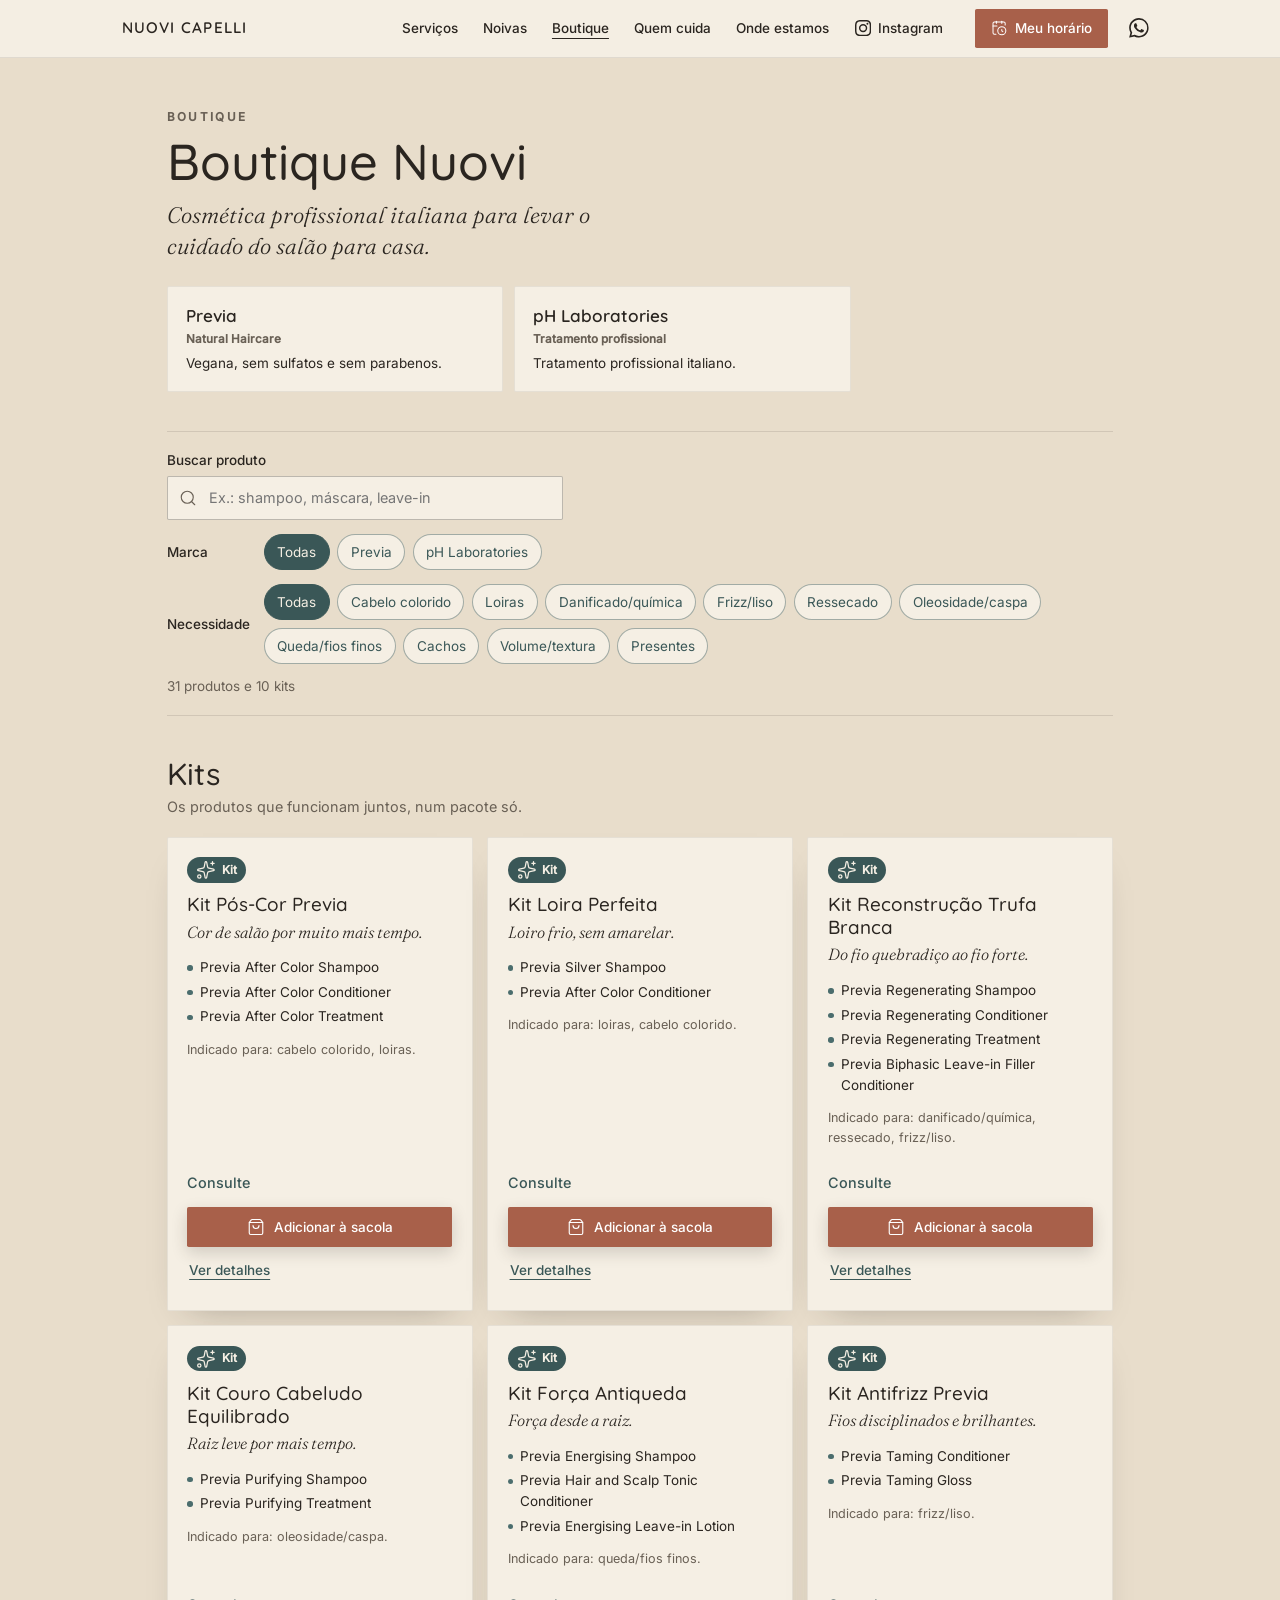
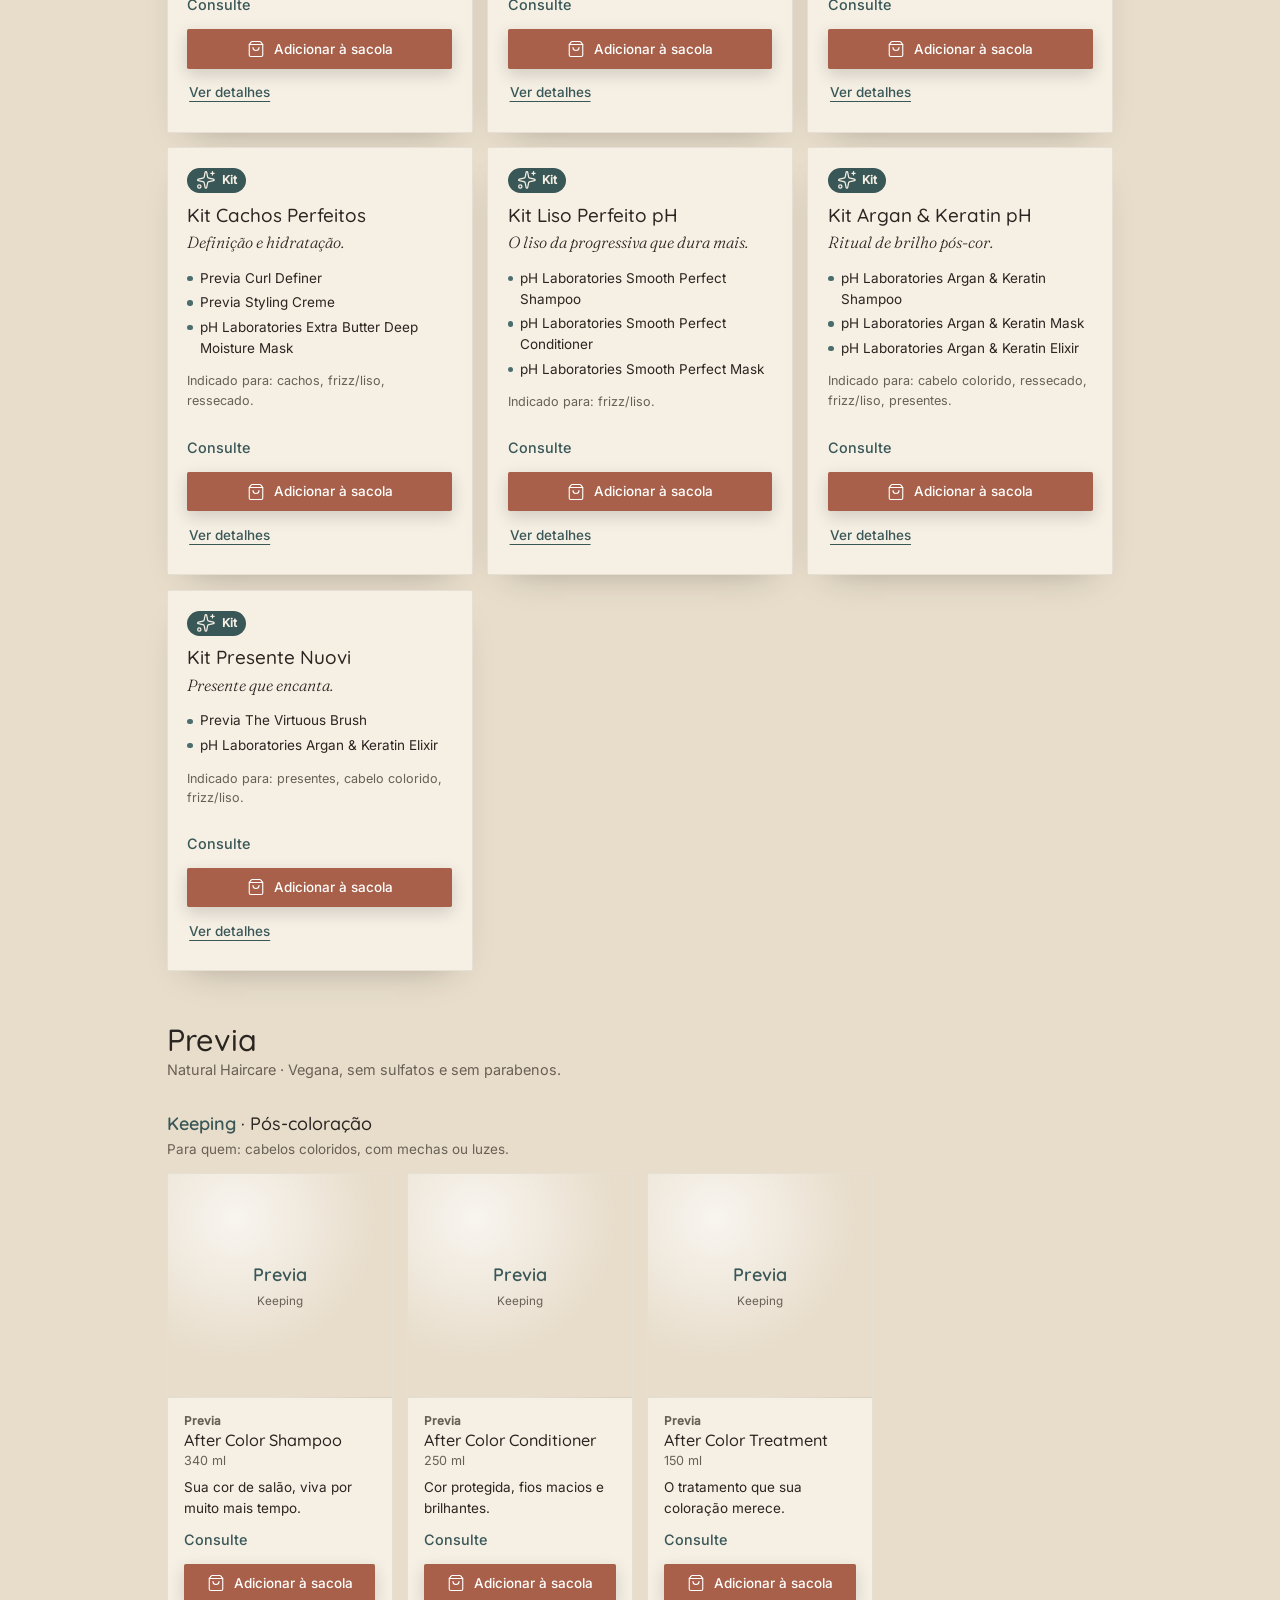
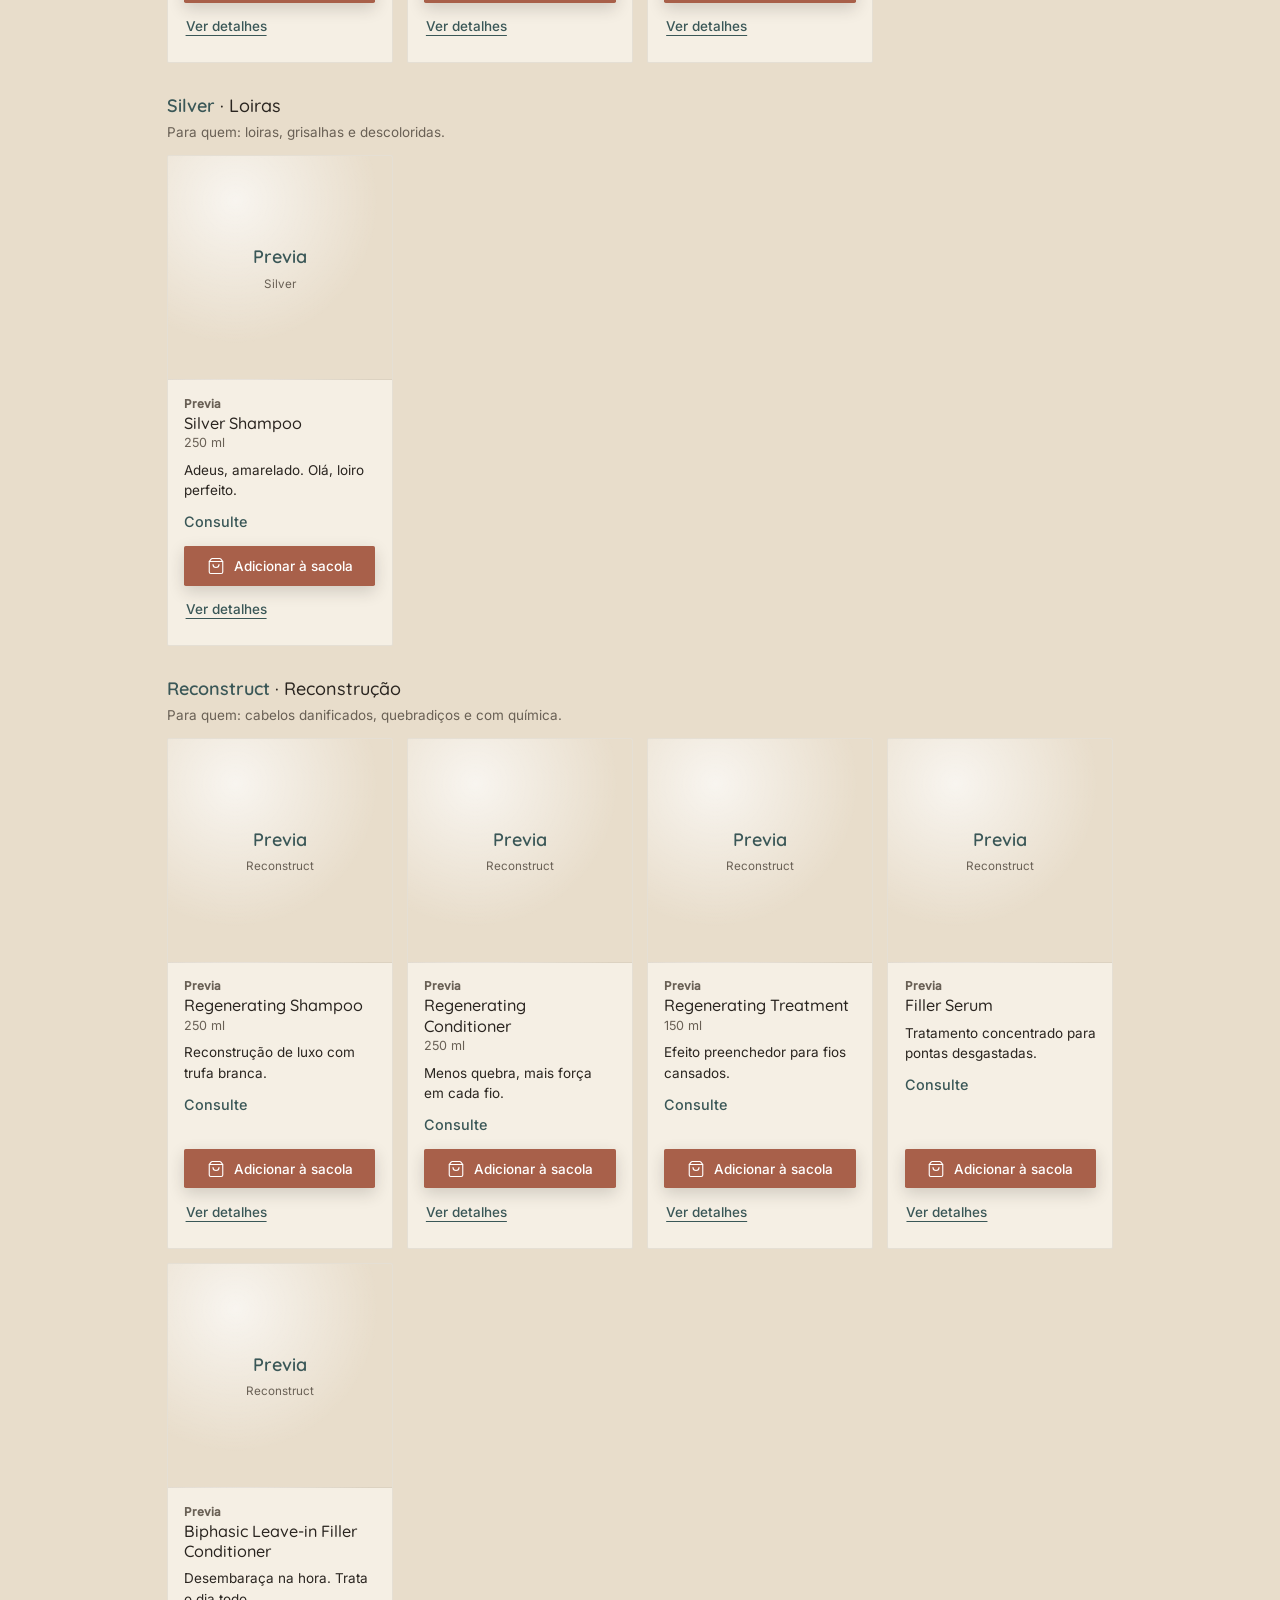
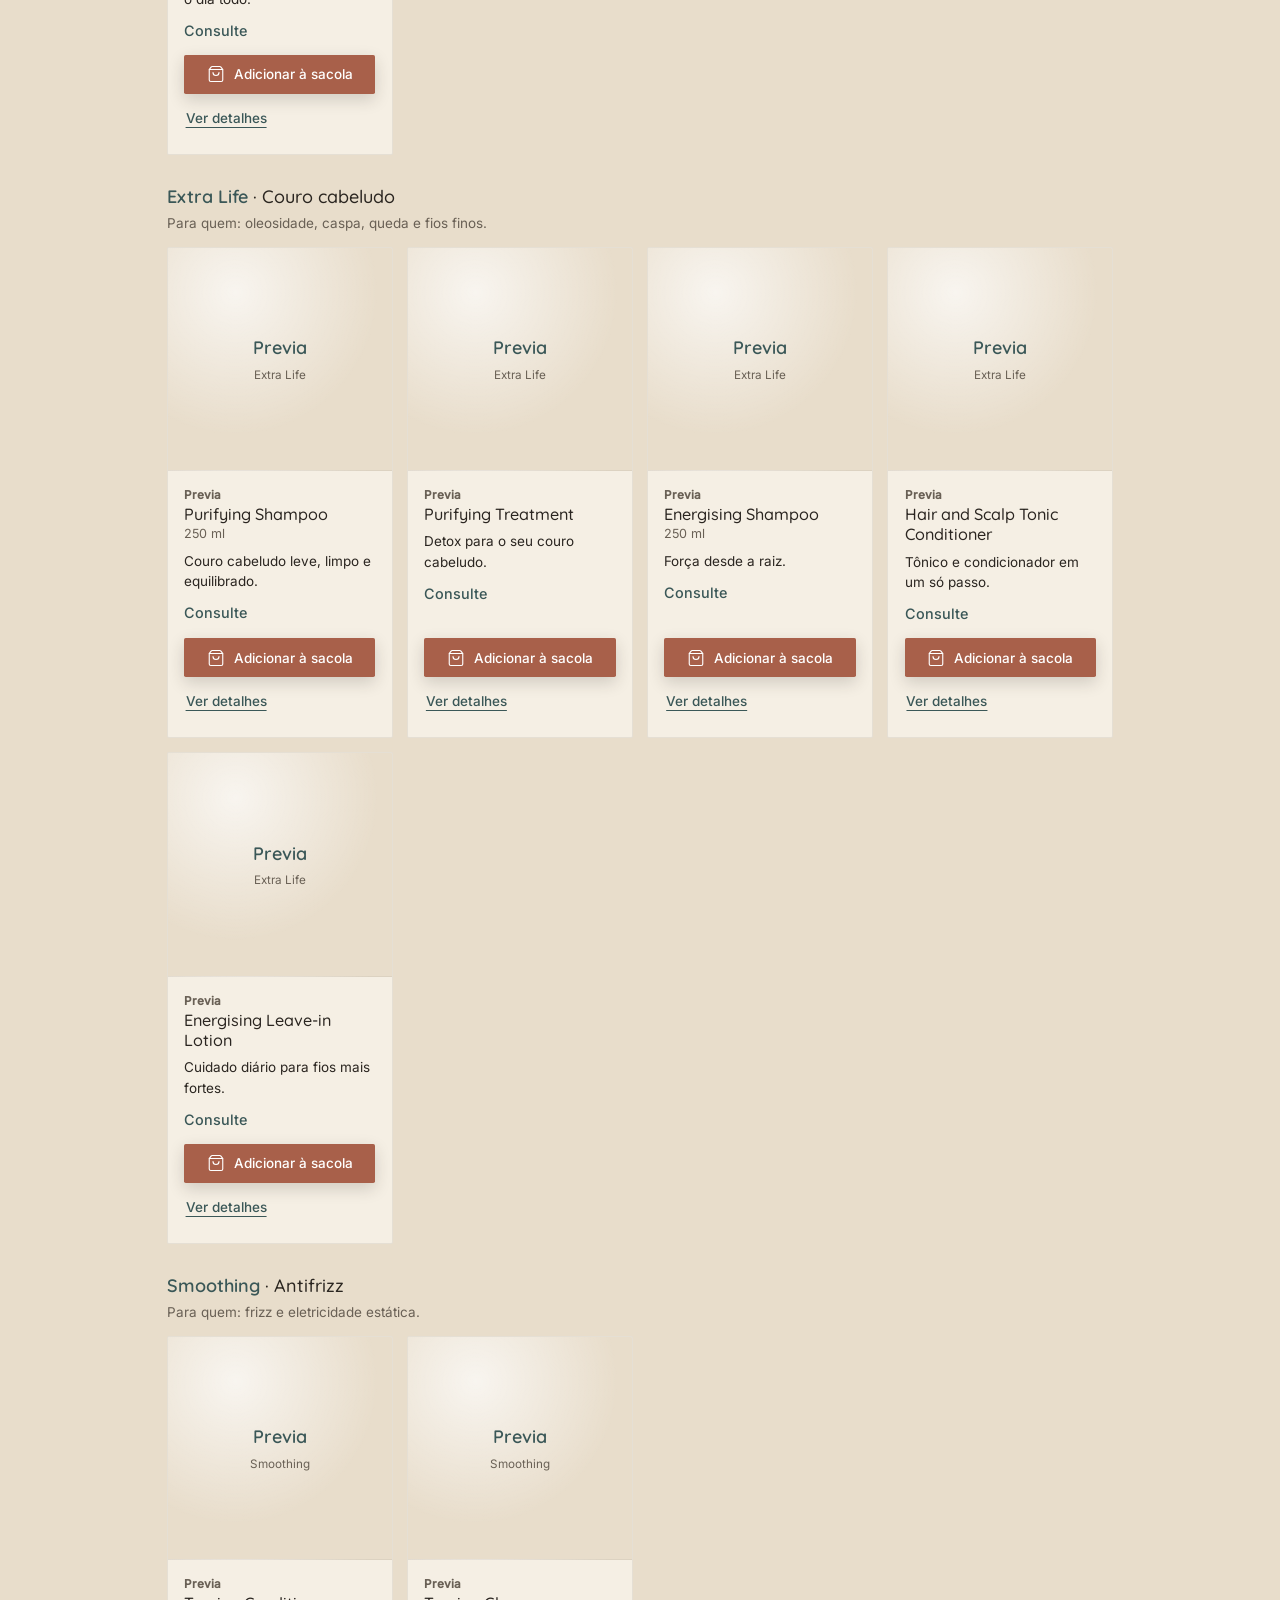
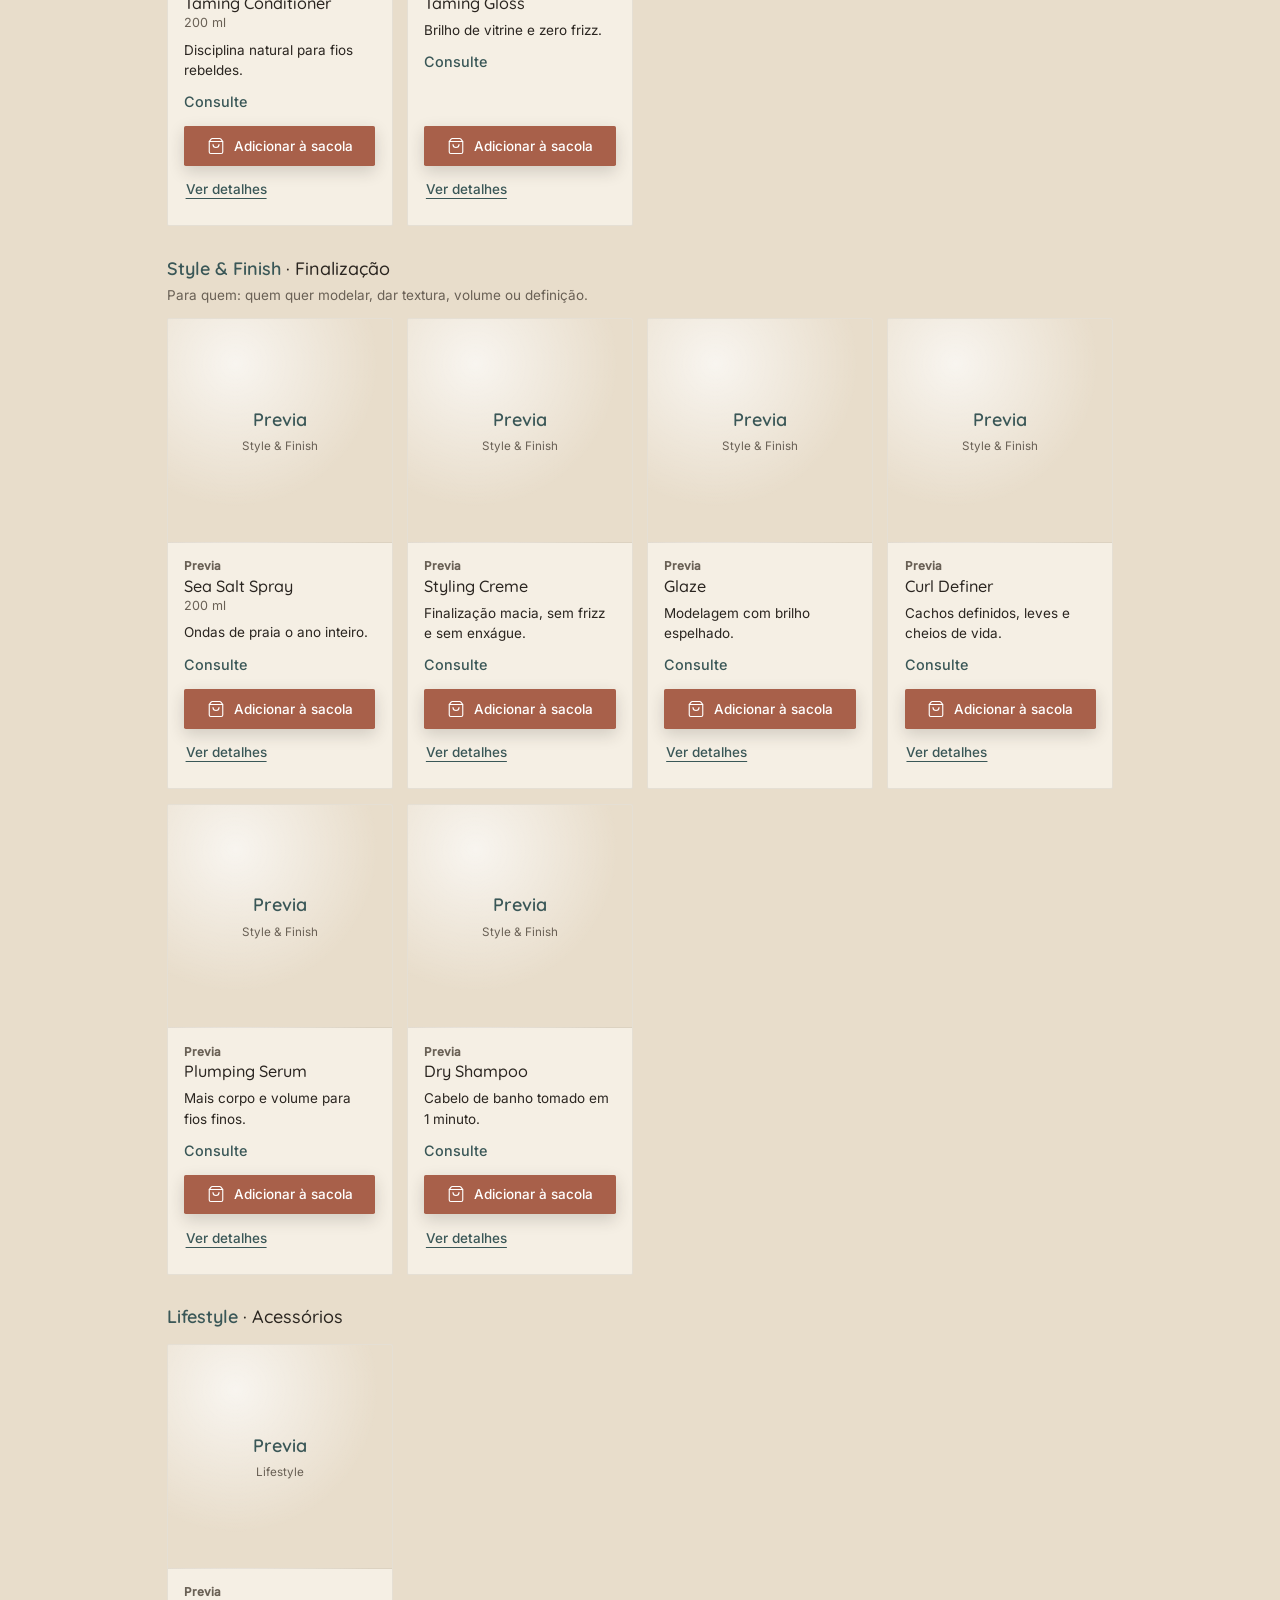
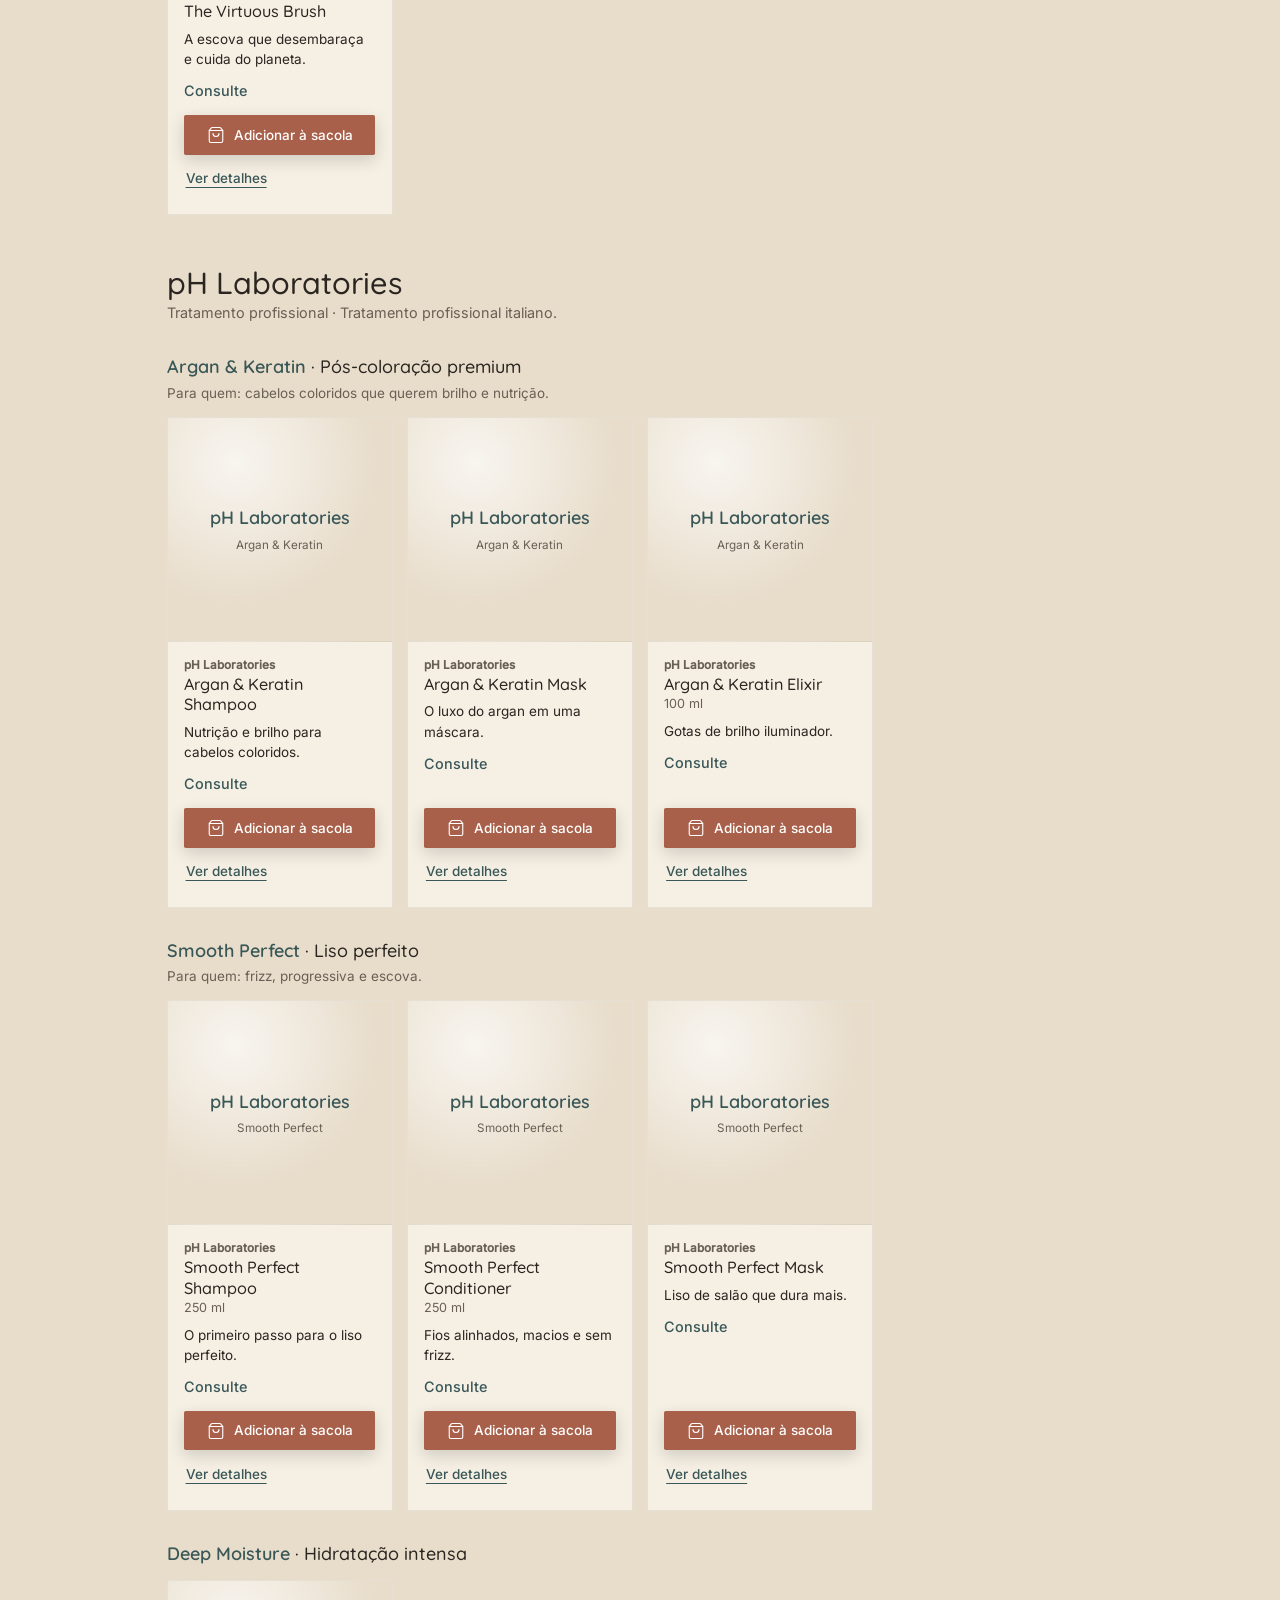
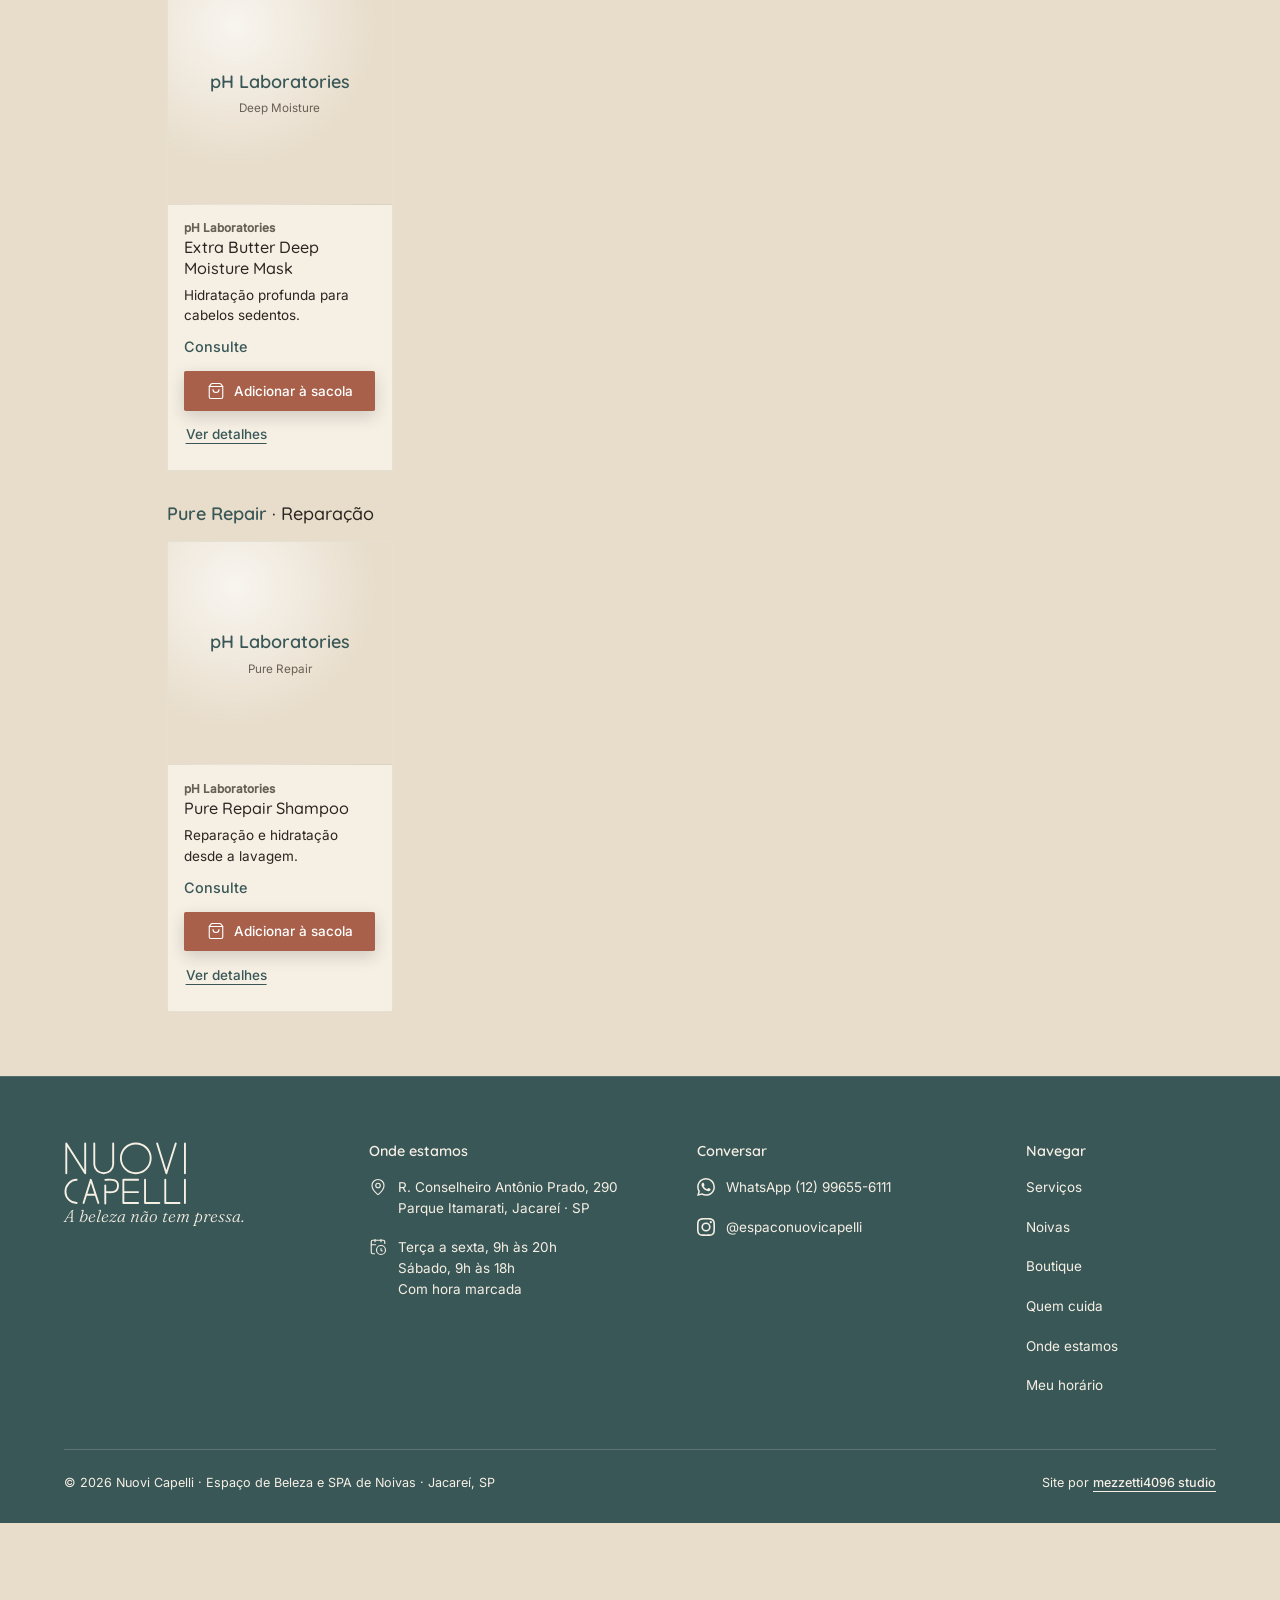
==== boutique/index.html @ ba41f377 "Boutique Nuovi: vitrine de produtos com sacola e pedido pelo WhatsApp - Página /boutique/ com Previa" ====
<!DOCTYPE html>
<html lang="pt-BR">
<head>
  <meta charset="UTF-8">
  <meta name="viewport" content="width=device-width, initial-scale=1.0">
  <title>Boutique Nuovi · Cosmética profissional em Jacareí</title>
  <meta name="description" content="Boutique Nuovi: Previa e pH Laboratories, cosmética profissional italiana para levar o cuidado do salão para casa. Pedido pelo WhatsApp, em Jacareí, SP.">
  <link rel="canonical" href="https://mezzetti4096.github.io/nuovi-capelli/boutique/">
  <meta name="theme-color" content="#3A5757">

  <!-- Open Graph (WhatsApp, Facebook, Instagram) -->
  <meta property="og:type" content="website">
  <meta property="og:locale" content="pt_BR">
  <meta property="og:site_name" content="Nuovi Capelli">
  <meta property="og:url" content="https://mezzetti4096.github.io/nuovi-capelli/boutique/">
  <meta property="og:title" content="Boutique Nuovi · Cosmética profissional italiana">
  <meta property="og:description" content="Previa e pH Laboratories para levar o cuidado do salão para casa. Pedido pelo WhatsApp.">
  <meta property="og:image" content="https://mezzetti4096.github.io/nuovi-capelli/og-nuovi.jpg">
  <meta property="og:image:width" content="1200">
  <meta property="og:image:height" content="630">
  <meta property="og:image:alt" content="Nuovi Capelli, espaço de beleza e SPA em Jacareí (SP)">
  <meta name="twitter:card" content="summary_large_image">
  <meta name="twitter:title" content="Boutique Nuovi · Cosmética profissional italiana">
  <meta name="twitter:description" content="Previa e pH Laboratories para levar o cuidado do salão para casa. Pedido pelo WhatsApp.">
  <meta name="twitter:image" content="https://mezzetti4096.github.io/nuovi-capelli/og-nuovi.jpg">

  <!-- HEAD-COMUM:INICIO -->
<link rel="icon" type="image/svg+xml" href="../assets/logo.svg">
<link rel="icon" type="image/png" href="../assets/logo.png">
<link rel="apple-touch-icon" href="../assets/logo.png">
<link rel="preload" href="../assets/fontes/quicksand.woff2" as="font" type="font/woff2" crossorigin>
<link rel="preload" href="../assets/fontes/inter.woff2" as="font" type="font/woff2" crossorigin>
<link rel="preload" href="../assets/fontes/fraunces-italico.woff2" as="font" type="font/woff2" crossorigin>
<link rel="stylesheet" href="../assets/css/comum.css">
<script src="../assets/js/comum.js" defer></script>
<!-- HEAD-COMUM:FIM -->

  <style>
    /* =========================================
       BOUTIQUE NUOVI — vitrine + sacola → pedido pelo WhatsApp
       Tokens, cabeçalho, rodapé, botões e ícones: assets/css/comum.css
       Produtos e kits: assets/js/boutique-dados.js
       ========================================= */
    *, *::before, *::after { box-sizing: border-box; margin: 0; padding: 0; }
    [hidden] { display: none !important; }

    /* Zoom padrão de 90% no computador, igual às outras páginas */
    @media (min-width: 901px) { html { zoom: 0.9; } }

    body {
      font-family: var(--fonte-texto);
      font-size: var(--t-corpo);
      line-height: 1.55;
      color: var(--tinta);
      background: var(--linho);
      -webkit-font-smoothing: antialiased;
    }
    body.tem-sacola { --barra-h: 88px; } /* o rodapé não fica sob o botão da sacola */
    a { color: inherit; }
    button { font-family: inherit; cursor: pointer; border: none; background: none; color: inherit; }
    .faixa { max-width: 1180px; margin: 0 auto; padding: 0 var(--gutter); }

    /* ===== SEÇÃO: TOPO E MARCAS ===== */
    .topo { padding: calc(var(--cab-h) + 56px) 0 8px; }
    .topo__rotulo { font-size: var(--t-rotulo); font-weight: 600; letter-spacing: 0.2em; text-transform: uppercase; color: var(--nevoa-texto); }
    .topo__titulo { margin-top: 10px; font-family: var(--fonte-logo); font-weight: 500; font-size: clamp(36px, 5.5vw, 56px); line-height: 1.08; }
    .topo__frase {
      margin-top: 12px;
      max-width: 34ch;
      font-family: var(--fonte-serifa);
      font-style: italic;
      font-weight: 300;
      font-size: clamp(20px, 2.4vw, 25px);
      line-height: 1.35;
    }
    .marcas { display: grid; grid-template-columns: repeat(2, minmax(0, 1fr)); gap: 12px; margin-top: 28px; max-width: 760px; }
    .marca {
      padding: 18px 20px;
      background: var(--branco-cru);
      border: 1px solid rgba(42, 37, 32, 0.08);
      border-radius: 2px;
    }
    .marca__nome { font-family: var(--fonte-logo); font-weight: 600; font-size: 19px; }
    .marca__sub { font-size: var(--t-rotulo); font-weight: 600; color: var(--nevoa-texto); }
    .marca__texto { margin-top: 6px; font-size: 15px; }

    /* ===== SEÇÃO: FILTROS ===== */
    .filtros { margin-top: 36px; padding: 20px 0; border-top: 1px solid rgba(42, 37, 32, 0.12); border-bottom: 1px solid rgba(42, 37, 32, 0.12); }
    .busca { max-width: 440px; }
    .busca label { display: block; margin-bottom: 6px; font-size: 15px; font-weight: 500; }
    .busca__campo { position: relative; }
    .busca__campo .icone { position: absolute; left: 14px; top: 50%; transform: translateY(-50%); width: 20px; height: 20px; color: var(--nevoa-texto); pointer-events: none; }
    .busca input {
      width: 100%;
      min-height: 48px;
      padding: 0 16px 0 46px;
      border: 1px solid rgba(42, 37, 32, 0.28);
      border-radius: 2px;
      background: var(--branco-cru);
      color: var(--tinta);
      font: 400 16px/1.2 var(--fonte-texto);
    }
    .grupo-chips { display: flex; align-items: center; gap: 8px 12px; margin-top: 16px; }
    .grupo-chips__rotulo { flex-shrink: 0; min-width: 96px; font-size: 15px; font-weight: 500; }
    .chips { display: flex; flex-wrap: wrap; gap: 8px; }
    .chip {
      display: inline-flex;
      align-items: center;
      min-height: 40px;
      padding: 0 14px;
      border: 1px solid rgba(58, 87, 87, 0.45);
      border-radius: 999px;
      background: var(--branco-cru);
      color: var(--petroleo-esc);
      font-size: 15px;
      white-space: nowrap;
    }
    .chip:hover { border-color: var(--petroleo-esc); }
    .chip[aria-pressed="true"] { background: var(--petroleo-esc); border-color: var(--petroleo-esc); color: var(--branco-cru); }
    .resultado { margin-top: 14px; font-size: 15px; color: var(--nevoa-texto); }

    /* ===== SEÇÃO: KITS ===== */
    .bloco-titulo { font-family: var(--fonte-logo); font-weight: 500; font-size: clamp(26px, 3.4vw, 34px); line-height: 1.15; }
    .bloco-lead { margin-top: 6px; font-size: 16px; color: var(--nevoa-texto); }
    .kits { margin-top: 44px; }
    .kits__lista {
      position: relative; /* prende os textos de leitor de tela (position: absolute) dentro da rolagem horizontal */
      list-style: none;
      display: grid;
      grid-template-columns: repeat(auto-fill, minmax(260px, 1fr));
      gap: 16px;
      margin-top: 20px;
    }
    .kit {
      display: flex;
      flex-direction: column;
      height: 100%;
      padding: 22px;
      background: var(--branco-cru);
      border: 1px solid rgba(42, 37, 32, 0.08);
      border-radius: 2px;
      box-shadow: 0 18px 40px -26px rgba(42, 37, 32, 0.4);
    }
    .selo {
      align-self: flex-start;
      display: inline-flex;
      align-items: center;
      gap: 6px;
      padding: 3px 10px;
      border-radius: 999px;
      background: var(--petroleo-esc);
      color: var(--branco-cru);
      font-size: var(--t-rotulo);
      font-weight: 600;
    }
    .kit__nome { margin-top: 12px; font-family: var(--fonte-logo); font-weight: 500; font-size: 21px; line-height: 1.2; }
    .kit__chamada { margin-top: 4px; font-family: var(--fonte-serifa); font-style: italic; font-weight: 300; font-size: 18px; }
    .kit__itens { list-style: none; margin: 14px 0; display: grid; gap: 4px; font-size: 15px; }
    .kit__itens li { display: flex; gap: 8px; }
    .kit__itens li::before { content: ''; flex-shrink: 0; width: 6px; height: 6px; margin-top: 9px; border-radius: 50%; background: var(--petroleo); }
    .kit__para { font-size: var(--t-apoio); color: var(--nevoa-texto); }
    .kit__rodape { margin-top: auto; padding-top: 16px; }

    /* ===== SEÇÃO: COLEÇÕES E PRODUTOS ===== */
    .loja-marca { margin-top: 56px; }
    .loja-marca__sub { margin-top: 2px; font-size: 16px; color: var(--nevoa-texto); }
    .colecao { margin-top: 32px; }
    .colecao__titulo { font-family: var(--fonte-logo); font-weight: 600; font-size: 20px; color: var(--petroleo-esc); }
    .colecao__tema { font-weight: 500; color: var(--tinta); }
    .colecao__para { margin-top: 2px; font-size: 15px; color: var(--nevoa-texto); }
    .produtos {
      list-style: none;
      display: grid;
      grid-template-columns: repeat(auto-fill, minmax(220px, 1fr));
      gap: 16px;
      margin-top: 14px;
    }
    .produto {
      display: flex;
      flex-direction: column;
      height: 100%;
      background: var(--branco-cru);
      border: 1px solid rgba(42, 37, 32, 0.08);
      border-radius: 2px;
      overflow: hidden;
    }
    .foto { aspect-ratio: 1 / 1; background: var(--branco-cru); }
    .foto img { display: block; width: 100%; height: 100%; object-fit: cover; }
    /* Quadro provisório: marfim com a marca, até a foto real chegar */
    .foto--quadro {
      display: grid;
      place-content: center;
      gap: 4px;
      padding: 16px;
      text-align: center;
      background:
        radial-gradient(circle at 30% 20%, rgba(255, 255, 255, 0.7), transparent 60%),
        var(--linho);
      border-bottom: 1px solid rgba(42, 37, 32, 0.06);
    }
    .foto__marca { font-family: var(--fonte-logo); font-weight: 600; font-size: 20px; color: var(--petroleo-esc); }
    .foto__colecao { font-size: var(--t-rotulo); color: var(--nevoa-texto); }
    .produto__corpo { display: flex; flex-direction: column; flex: 1; padding: 16px 18px 18px; }
    .produto__marca { font-size: var(--t-rotulo); font-weight: 600; color: var(--nevoa-texto); }
    .produto__nome { font-family: var(--fonte-logo); font-weight: 500; font-size: 18px; line-height: 1.25; }
    .produto__tamanho { font-size: var(--t-apoio); color: var(--nevoa-texto); }
    .produto__legenda { margin-top: 8px; font-size: 15px; line-height: 1.5; }
    .preco { margin-top: 12px; font-weight: 600; color: var(--petroleo-esc); font-variant-numeric: tabular-nums; }
    .preco--consulte { font-weight: 500; }
    .produto__acoes { margin-top: auto; padding-top: 14px; display: flex; flex-wrap: wrap; align-items: center; gap: 4px 16px; }
    .produto__acoes .btn--primario,
    .kit__rodape .btn--primario { flex: 1 1 auto; min-height: 44px; padding: 0 16px; font-size: 15px; }
    .btn-detalhes { min-height: 44px; padding: 0 2px; font-size: 15px; font-weight: 500; color: var(--petroleo-esc); text-decoration: underline; text-underline-offset: 4px; }
    .vazio { margin-top: 40px; padding: 32px; background: var(--branco-cru); text-align: center; }
    .vazio p { font-size: 16px; }
    .vazio .btn { margin-top: 14px; }
    .loja { padding-bottom: 72px; }

    /* ===== BOTÃO DA SACOLA (fixo) ===== */
    .sacola-botao {
      position: fixed;
      right: 20px;
      bottom: calc(20px + env(safe-area-inset-bottom, 0px));
      z-index: 150;
      display: grid;
      place-items: center;
      width: 60px;
      height: 60px;
      border-radius: 50%;
      background: var(--terracota);
      color: #FFFFFF;
      box-shadow: 0 10px 28px rgba(42, 37, 32, 0.28);
      --foco: var(--petroleo-esc);
    }
    .sacola-botao .icone { width: 26px; height: 26px; }
    .sacola-botao__conta {
      position: absolute;
      top: -2px;
      right: -2px;
      min-width: 24px;
      height: 24px;
      padding: 0 6px;
      display: grid;
      place-items: center;
      border-radius: 999px;
      background: var(--petroleo-esc);
      color: var(--branco-cru);
      font-size: var(--t-rotulo);
      font-weight: 700;
    }
    @media (prefers-reduced-motion: no-preference) {
      .pulsa { animation: pulsa 360ms var(--ease-saida); }
      @keyframes pulsa { 40% { transform: scale(1.14); } }
    }
    .toast {
      position: fixed;
      left: 50%;
      bottom: calc(96px + env(safe-area-inset-bottom, 0px));
      z-index: 170;
      transform: translateX(-50%);
      max-width: calc(100% - 32px);
      padding: 12px 18px;
      border-radius: 2px;
      background: var(--tinta);
      color: var(--branco-cru);
      font-size: 15px;
      box-shadow: 0 10px 28px rgba(42, 37, 32, 0.26);
    }

    /* ===== JANELAS (detalhe do produto e sacola) — <dialog> nativo ===== */
    dialog { border: 0; padding: 0; max-width: 100%; color: var(--tinta); background: var(--branco-cru); } /* o navegador limita a largura do <dialog> por padrão */
    dialog::backdrop { background: rgba(42, 37, 32, 0.5); }
    .janela__topo { display: flex; align-items: center; justify-content: space-between; gap: 12px; }
    .janela__fechar { display: inline-flex; align-items: center; gap: 6px; min-height: 44px; padding: 0 4px; font-size: 15px; }
    .janela__fechar .icone { width: 20px; height: 20px; }

    .detalhe { width: min(880px, calc(100% - 32px)); max-height: calc(100dvh - 48px); margin: auto; border-radius: 4px; overflow-y: auto; }
    .detalhe__grade { display: grid; grid-template-columns: 1fr 1.1fr; }
    .detalhe__foto { position: relative; }
    .detalhe__foto .foto { height: 100%; min-height: 320px; aspect-ratio: auto; }
    .detalhe__foto .foto__marca { font-size: 28px; }
    .detalhe__texto { padding: 22px 26px 26px; }
    .detalhe__nome { margin-top: 4px; font-family: var(--fonte-logo); font-weight: 500; font-size: 26px; line-height: 1.2; }
    .detalhe__legenda { margin-top: 8px; font-family: var(--fonte-serifa); font-style: italic; font-weight: 300; font-size: 19px; }
    .detalhe__bloco { margin-top: 16px; }
    .detalhe__bloco h3 { font-size: var(--t-rotulo); font-weight: 600; color: var(--nevoa-texto); }
    .detalhe__bloco p, .detalhe__bloco li { font-size: 15px; line-height: 1.6; }
    .detalhe__bloco ul { list-style: none; display: grid; gap: 2px; }
    .etiquetas { display: flex; flex-wrap: wrap; gap: 6px; margin-top: 4px; }
    .etiqueta { padding: 4px 10px; border: 1px solid rgba(58, 87, 87, 0.3); border-radius: 999px; background: var(--linho); color: var(--petroleo-esc); font-size: var(--t-rotulo); }
    .detalhe__compra { display: flex; flex-wrap: wrap; align-items: center; gap: 12px; margin-top: 20px; }
    .detalhe__compra .btn--primario { flex: 1 1 200px; }
    .detalhe__duvida { display: inline-flex; align-items: center; gap: 8px; min-height: 44px; margin-top: 8px; font-size: 15px; font-weight: 500; color: var(--petroleo-esc); }
    .detalhe__duvida .icone { width: 20px; height: 20px; }
    .combina { list-style: none; display: flex; flex-wrap: wrap; gap: 8px; margin-top: 6px; }
    .combina button { min-height: 40px; padding: 0 12px; border: 1px solid rgba(58, 87, 87, 0.45); border-radius: 999px; font-size: 14px; color: var(--petroleo-esc); background: var(--linho); }

    .quantidade { display: inline-flex; align-items: center; border: 1px solid rgba(42, 37, 32, 0.28); border-radius: 999px; }
    .quantidade button { width: 44px; height: 44px; display: grid; place-items: center; color: var(--petroleo-esc); }
    .quantidade button:disabled { opacity: 0.35; cursor: default; }
    .quantidade .icone { width: 18px; height: 18px; }
    .quantidade output { min-width: 28px; text-align: center; font-weight: 600; font-variant-numeric: tabular-nums; }

    .sacola {
      width: min(440px, 100%);
      height: 100dvh;
      max-height: 100dvh;
      margin: 0 0 0 auto;
      overflow-y: auto;
      padding: 18px 22px calc(22px + env(safe-area-inset-bottom, 0px));
    }
    .sacola__titulo { font-family: var(--fonte-logo); font-weight: 500; font-size: 24px; }
    .sacola__lista { list-style: none; margin-top: 8px; }
    .sacola__item { display: grid; grid-template-columns: 1fr auto; gap: 6px 12px; padding: 14px 0; border-bottom: 1px solid rgba(42, 37, 32, 0.1); }
    .sacola__nome { font-family: var(--fonte-logo); font-weight: 500; font-size: 17px; line-height: 1.3; }
    .sacola__sub { font-size: var(--t-apoio); color: var(--nevoa-texto); }
    .sacola__preco { font-weight: 600; color: var(--petroleo-esc); text-align: right; white-space: nowrap; font-variant-numeric: tabular-nums; }
    .sacola__controles { grid-column: 1 / -1; display: flex; align-items: center; justify-content: space-between; }
    .sacola__remover { min-height: 44px; padding: 0 4px; font-size: 15px; text-decoration: underline; text-underline-offset: 3px; }
    .sacola__subtotal { display: flex; justify-content: space-between; gap: 12px; margin-top: 16px; font-weight: 600; }
    .sacola__subtotal dd { color: var(--petroleo-esc); text-align: right; }
    .sacola__aviso-preco { font-size: var(--t-apoio); color: var(--nevoa-texto); }
    .sacola__form { display: grid; gap: 14px; margin-top: 20px; }
    .sacola__form fieldset { border: 0; }
    .sacola__form label[for],
    .sacola__form legend { display: block; margin-bottom: 6px; font-size: 15px; font-weight: 500; }
    .sacola__form label span, .sacola__form legend span { font-weight: 400; color: var(--nevoa-texto); }
    .sacola__form input[type="text"] {
      width: 100%;
      min-height: 48px;
      padding: 0 14px;
      border: 1px solid rgba(42, 37, 32, 0.28);
      border-radius: 2px;
      background: var(--linho);
      color: var(--tinta);
      font: 400 16px/1.2 var(--fonte-texto);
    }
    .opcoes { display: flex; flex-wrap: wrap; gap: 8px; }
    .opcao { position: relative; }
    .opcao input { position: absolute; opacity: 0; width: 1px; height: 1px; }
    .opcao span { display: inline-flex; align-items: center; min-height: 44px; padding: 0 16px; border: 1px solid var(--petroleo-esc); border-radius: 999px; color: var(--petroleo-esc); font-size: 15px; cursor: pointer; }
    .opcao input:checked + span { background: var(--petroleo-esc); color: var(--branco-cru); }
    .opcao input:focus-visible + span { outline: 2px solid var(--petroleo-esc); outline-offset: 2px; }
    .sacola__enviar { width: 100%; margin-top: 20px; }
    .sacola__nota { margin-top: 10px; font-size: var(--t-apoio); color: var(--nevoa-texto); }
    .sacola__lgpd { margin-top: 6px; font-size: var(--t-rotulo); color: var(--nevoa-texto); }
    .sacola__enviado { margin-top: 20px; padding: 16px; background: var(--linho); border-radius: 2px; }
    .sacola__enviado p { font-weight: 500; }
    .sacola__enviado div { display: flex; flex-wrap: wrap; gap: 8px 16px; margin-top: 10px; }
    .sacola__vazia { margin-top: 24px; font-size: 16px; }
    .sacola__vazia .btn { margin-top: 14px; }

    @media (prefers-reduced-motion: no-preference) {
      .sacola[open] { animation: sacola-entra 280ms var(--ease-saida); }
      @keyframes sacola-entra { from { transform: translateX(100%); } }
    }

    /* ===== RESPONSIVO ===== */
    @media (max-width: 900px) {
      .topo { padding-top: calc(var(--cab-h) + 36px); }
      .marcas { grid-template-columns: 1fr; }
      .grupo-chips { flex-direction: column; align-items: flex-start; }
      .grupo-chips .chips { flex-wrap: nowrap; overflow-x: auto; max-width: 100%; padding-bottom: 4px; scrollbar-width: none; }
      .grupo-chips .chips::-webkit-scrollbar { display: none; }
      .kits__lista { grid-auto-flow: column; grid-template-columns: none; grid-auto-columns: 82%; overflow-x: auto; scroll-snap-type: x mandatory; margin-left: calc(-1 * var(--gutter)); margin-right: calc(-1 * var(--gutter)); padding: 0 var(--gutter) 6px; scroll-padding: 0 var(--gutter); }
      .kits__lista > li { scroll-snap-align: start; }
      /* Produto no celular: foto pequena ao lado do texto */
      .produtos { grid-template-columns: 1fr; gap: 12px; }
      .produto { display: grid; grid-template-columns: 104px 1fr; }
      .produto .foto { aspect-ratio: auto; min-height: 100%; border-bottom: 0; border-right: 1px solid rgba(42, 37, 32, 0.06); }
      .produto .foto__marca { font-size: 15px; }
      .produto .foto__colecao { display: none; }
      .produto__corpo { padding: 14px 16px 16px; }
      .produto .btn-extra { position: absolute; width: 1px; height: 1px; overflow: hidden; clip-path: inset(50%); white-space: nowrap; }
      .produto__corpo { position: relative; }
      .detalhe { width: 100%; max-height: 92dvh; margin: auto 0 0; border-radius: 12px 12px 0 0; }
      .detalhe__grade { grid-template-columns: 1fr; }
      .detalhe__foto .foto { min-height: 0; aspect-ratio: 16 / 9; }
      .sacola { height: auto; max-height: 92dvh; margin: auto 0 0; border-radius: 12px 12px 0 0; }
      @media (prefers-reduced-motion: no-preference) {
        .sacola[open] { animation-name: sacola-sobe; }
        @keyframes sacola-sobe { from { transform: translateY(100%); } }
      }
    }
  </style>
  <script>document.documentElement.classList.add('js')</script>
  <!-- dados antes da primeira pintura: a vitrine se monta sem a página "pular" -->
  <script src="../assets/js/boutique-dados.js"></script>
</head>
<body>

  <!-- ICONES:INICIO -->
<svg xmlns="http://www.w3.org/2000/svg" style="display:none">
<!-- Ícones: Lucide 1.52.0 (lucide.dev, licença ISC) · WhatsApp e Instagram: marcas dos donos · logo: Nuovi Capelli -->
<symbol id="i-arrow-right" viewBox="0 0 24 24"><path d="M5 12h14"/><path d="m12 5 7 7-7 7"/></symbol>
<symbol id="i-calendar-clock" viewBox="0 0 24 24"><path d="M16 14v2.2l1.6 1"/><path d="M16 2v3"/><path d="M21 7.338V5a2 2 0 00-2-2H5a2 2 0 00-2 2v14a2 2 0 002 2h2.338"/><path d="M3 9h5.859"/><path d="M8 2v3"/><circle cx="16" cy="16" r="6"/></symbol>
<symbol id="i-car" viewBox="0 0 24 24"><path d="M19 17h2c.6 0 1-.4 1-1v-3c0-.9-.7-1.7-1.5-1.9C18.7 10.6 16 10 16 10s-1.3-1.4-2.2-2.3c-.5-.4-1.1-.7-1.8-.7H5c-.6 0-1.1.4-1.4.9l-1.4 2.9A3.7 3.7 0 0 0 2 12v4c0 .6.4 1 1 1h2"/><circle cx="7" cy="17" r="2"/><path d="M9 17h6"/><circle cx="17" cy="17" r="2"/></symbol>
<symbol id="i-check" viewBox="0 0 24 24"><path d="M20 6 9 17l-5-5"/></symbol>
<symbol id="i-clock" viewBox="0 0 24 24"><circle cx="12" cy="12" r="10"/><path d="M12 6v6l4 2"/></symbol>
<symbol id="i-credit-card" viewBox="0 0 24 24"><rect width="20" height="14" x="2" y="5" rx="2"/><line x1="2" x2="22" y1="10" y2="10"/><path d="M6 14h2"/></symbol>
<symbol id="i-droplets" viewBox="0 0 24 24"><path d="M7 16.3c2.2 0 4-1.83 4-4.05 0-1.16-.57-2.26-1.71-3.19S7.29 6.75 7 5.3c-.29 1.45-1.14 2.84-2.29 3.76S3 11.1 3 12.25c0 2.22 1.8 4.05 4 4.05z"/><path d="M12.56 6.6A10.97 10.97 0 0 0 14 3.02c.5 2.5 2 4.9 4 6.5s3 3.5 3 5.5a6.98 6.98 0 0 1-11.91 4.97"/></symbol>
<symbol id="i-eye" viewBox="0 0 24 24"><path d="M2.062 12.348a1 1 0 0 1 0-.696 10.75 10.75 0 0 1 19.876 0 1 1 0 0 1 0 .696 10.75 10.75 0 0 1-19.876 0"/><circle cx="12" cy="12" r="3"/></symbol>
<symbol id="i-flower-2" viewBox="0 0 24 24"><path d="M12 5a3 3 0 1 1 3 3m-3-3a3 3 0 1 0-3 3m3-3v1M9 8a3 3 0 1 0 3 3M9 8h1m5 0a3 3 0 1 1-3 3m3-3h-1m-2 3v-1"/><circle cx="12" cy="8" r="2"/><path d="M12 10v12"/><path d="M12 22c4.2 0 7-1.667 7-5-4.2 0-7 1.667-7 5Z"/><path d="M12 22c-4.2 0-7-1.667-7-5 4.2 0 7 1.667 7 5Z"/></symbol>
<symbol id="i-hand" viewBox="0 0 24 24"><path d="M18 11V6a2 2 0 0 0-2-2a2 2 0 0 0-2 2"/><path d="M14 10V4a2 2 0 0 0-2-2a2 2 0 0 0-2 2v2"/><path d="M10 10.5V6a2 2 0 0 0-2-2a2 2 0 0 0-2 2v8"/><path d="M18 8a2 2 0 1 1 4 0v6a8 8 0 0 1-8 8h-2c-2.8 0-4.5-.86-5.99-2.34l-3.6-3.6a2 2 0 0 1 2.83-2.82L7 15"/></symbol>
<symbol id="i-info" viewBox="0 0 24 24"><circle cx="12" cy="12" r="10"/><path d="M12 16v-4"/><path d="M12 8h.01"/></symbol>
<symbol id="i-shopping-bag" viewBox="0 0 24 24"><path d="M16 10a4 4 0 0 1-8 0"/><path d="M3.103 6.034h17.794"/><path d="M3.4 5.467a2 2 0 0 0-.4 1.2V20a2 2 0 0 0 2 2h14a2 2 0 0 0 2-2V6.667a2 2 0 0 0-.4-1.2l-2-2.667A2 2 0 0 0 17 2H7a2 2 0 0 0-1.6.8z"/></symbol>
<symbol id="i-minus" viewBox="0 0 24 24"><path d="M5 12h14"/></symbol>
<symbol id="i-map-pin" viewBox="0 0 24 24"><path d="M20 10c0 4.993-5.539 10.193-7.399 11.799a1 1 0 0 1-1.202 0C9.539 20.193 4 14.993 4 10a8 8 0 0 1 16 0"/><circle cx="12" cy="10" r="3"/></symbol>
<symbol id="i-menu" viewBox="0 0 24 24"><path d="M4 5h16"/><path d="M4 12h16"/><path d="M4 19h16"/></symbol>
<symbol id="i-palette" viewBox="0 0 24 24"><path d="M12 22a1 1 0 0 1 0-20 10 9 0 0 1 10 9 5 5 0 0 1-5 5h-2.25a1.75 1.75 0 0 0-1.4 2.8l.3.4a1.75 1.75 0 0 1-1.4 2.8z"/><circle cx="13.5" cy="6.5" r=".5" fill="currentColor"/><circle cx="17.5" cy="10.5" r=".5" fill="currentColor"/><circle cx="6.5" cy="12.5" r=".5" fill="currentColor"/><circle cx="8.5" cy="7.5" r=".5" fill="currentColor"/></symbol>
<symbol id="i-plus" viewBox="0 0 24 24"><path d="M5 12h14"/><path d="M12 5v14"/></symbol>
<symbol id="i-repeat" viewBox="0 0 24 24"><path d="m17 2 4 4-4 4"/><path d="M3 11v-1a4 4 0 0 1 4-4h14"/><path d="m7 22-4-4 4-4"/><path d="M21 13v1a4 4 0 0 1-4 4H3"/></symbol>
<symbol id="i-scissors" viewBox="0 0 24 24"><circle cx="6" cy="6" r="3"/><path d="M8.12 8.12 12 12"/><path d="M20 4 8.12 15.88"/><circle cx="6" cy="18" r="3"/><path d="M14.8 14.8 20 20"/></symbol>
<symbol id="i-search" viewBox="0 0 24 24"><path d="m21 21-4.34-4.34"/><circle cx="11" cy="11" r="8"/></symbol>
<symbol id="i-sparkles" viewBox="0 0 24 24"><path d="M11.017 2.814a1 1 0 0 1 1.966 0l1.051 5.558a2 2 0 0 0 1.594 1.594l5.558 1.051a1 1 0 0 1 0 1.966l-5.558 1.051a2 2 0 0 0-1.594 1.594l-1.051 5.558a1 1 0 0 1-1.966 0l-1.051-5.558a2 2 0 0 0-1.594-1.594l-5.558-1.051a1 1 0 0 1 0-1.966l5.558-1.051a2 2 0 0 0 1.594-1.594z"/><path d="M20 2v4"/><path d="M22 4h-4"/><circle cx="4" cy="20" r="2"/></symbol>
<symbol id="i-tag" viewBox="0 0 24 24"><path d="M12.586 2.586A2 2 0 0 0 11.172 2H4a2 2 0 0 0-2 2v7.172a2 2 0 0 0 .586 1.414l8.704 8.704a2.426 2.426 0 0 0 3.42 0l6.58-6.58a2.426 2.426 0 0 0 0-3.42z"/><circle cx="7.5" cy="7.5" r=".5" fill="currentColor"/></symbol>
<symbol id="i-wind" viewBox="0 0 24 24"><path d="M12.8 19.6A2 2 0 1 0 14 16H2"/><path d="M17.5 8a2.5 2.5 0 1 1 2 4H2"/><path d="M9.8 4.4A2 2 0 1 1 11 8H2"/></symbol>
<symbol id="i-x" viewBox="0 0 24 24"><path d="M18 6 6 18"/><path d="m6 6 12 12"/></symbol>
<symbol id="i-whatsapp" viewBox="0 0 24 24"><path fill="currentColor" stroke="none" d="M17.472 14.382c-.297-.149-1.758-.867-2.03-.967-.273-.099-.471-.148-.67.15-.197.297-.767.966-.94 1.164-.173.199-.347.223-.644.075-.297-.15-1.255-.463-2.39-1.475-.883-.788-1.48-1.761-1.653-2.059-.173-.297-.018-.458.13-.606.134-.133.298-.347.446-.52.149-.174.198-.298.298-.497.099-.198.05-.371-.025-.52-.075-.149-.669-1.612-.916-2.207-.242-.579-.487-.5-.669-.51-.173-.008-.371-.01-.57-.01-.198 0-.52.074-.792.372-.272.297-1.04 1.016-1.04 2.479 0 1.462 1.065 2.875 1.213 3.074.149.198 2.096 3.2 5.077 4.487.709.306 1.262.489 1.694.625.712.227 1.36.195 1.871.118.571-.085 1.758-.719 2.006-1.413.248-.694.248-1.289.173-1.413-.074-.124-.272-.198-.57-.347m-5.421 7.403h-.004a9.87 9.87 0 01-5.031-1.378l-.361-.214-3.741.982.998-3.648-.235-.374a9.86 9.86 0 01-1.51-5.26c.001-5.45 4.436-9.884 9.888-9.884 2.64 0 5.122 1.03 6.988 2.898a9.825 9.825 0 012.893 6.994c-.003 5.45-4.437 9.884-9.885 9.884m8.413-18.297A11.815 11.815 0 0012.05 0C5.495 0 .16 5.335.157 11.892c0 2.096.547 4.142 1.588 5.945L.057 24l6.305-1.654a11.882 11.882 0 005.683 1.448h.005c6.554 0 11.89-5.335 11.893-11.893A11.821 11.821 0 0020.464 3.488"/></symbol>
<symbol id="i-instagram" viewBox="0 0 24 24"><path fill="currentColor" stroke="none" d="M12 2.163c3.204 0 3.584.012 4.85.07 3.252.148 4.771 1.691 4.919 4.919.058 1.265.069 1.645.069 4.849 0 3.205-.012 3.584-.069 4.849-.149 3.225-1.664 4.771-4.919 4.919-1.266.058-1.644.07-4.85.07-3.204 0-3.584-.012-4.849-.07-3.26-.149-4.771-1.699-4.919-4.92-.058-1.265-.07-1.644-.07-4.849 0-3.204.013-3.583.07-4.849.149-3.227 1.664-4.771 4.919-4.919 1.266-.057 1.645-.069 4.849-.069zM12 0C8.741 0 8.333.014 7.053.072 2.695.272.273 2.69.073 7.052.014 8.333 0 8.741 0 12c0 3.259.014 3.668.072 4.948.2 4.358 2.618 6.78 6.98 6.98C8.333 23.986 8.741 24 12 24c3.259 0 3.668-.014 4.948-.072 4.354-.2 6.782-2.618 6.979-6.98.059-1.28.073-1.689.073-4.948 0-3.259-.014-3.667-.072-4.947-.196-4.354-2.617-6.78-6.979-6.98C15.668.014 15.259 0 12 0zm0 5.838a6.162 6.162 0 100 12.324 6.162 6.162 0 000-12.324zM12 16a4 4 0 110-8 4 4 0 010 8zm6.406-11.845a1.44 1.44 0 100 2.881 1.44 1.44 0 000-2.881z"/></symbol>
<symbol id="i-logo" viewBox="0 0 967.11 497.12"><path fill="none" stroke="currentColor" stroke-width="15" stroke-linecap="round" stroke-linejoin="round" d="M326.13,299.17c27.63,0,100.74-14.94,100.74,44.84,0,65.57-64.44,51.62-100.74,51.62M326.13,343.51v142.31M955.7,298.75v182.85M955.81,11.3v235.56M800.22,298.75v182.85h112.9M640.55,298.75v182.85h112.9M585.45,396.11h-116.43M585.45,298.75h-116.43v182.85h116.43M174.95,416.61h74.87M154.41,481.6l20.54-64.99,36.9-117.86,37.97,116.93,21.63,65.92M736.16,11.3l72.85,235.56L883.06,11.3M99.74,481.6c-48.84,0-88.44-39.6-88.44-88.44s39.6-94.4,88.44-94.4M685.07,129.08c0,65.05-52.73,117.78-117.78,117.78s-117.78-52.73-117.78-117.78,52.73-117.78,117.78-117.78,117.78,52.73,117.78,117.78ZM239.24,11.3v165.09c0,38.74,33.45,70.47,74.71,70.47s74.71-31.73,74.71-70.47V11.3M18.06,246.86V11.3l149.39,235.56V11.3"/></symbol>
</svg>
<!-- ICONES:FIM -->

  <!-- ============ CABEÇALHO, RODAPÉ E AGENDAR — carimbados pelo casca.py ============ -->
  <!-- CABECALHO:INICIO -->
<a class="pular" href="#conteudo">Pular para o conteúdo</a>
<header class="cab" data-cab>
  <div class="cab__dentro">
    <a class="cab__logo" href="../">Nuovi Capelli</a>
    <nav class="cab__nav" id="cab-menu" aria-label="Principal"><ul class="cab__links"><li><a href="../servicos/">Serviços</a></li><li><a href="../noivas/">Noivas</a></li><li><a href="./" aria-current="page">Boutique</a></li><li><a href="../#quem">Quem cuida</a></li><li><a href="../#onde">Onde estamos</a></li><li class="cab__insta"><a href="https://www.instagram.com/espaconuovicapelli/" target="_blank" rel="noopener"><svg class="icone" aria-hidden="true" focusable="false"><use href="#i-instagram"/></svg><span class="cab__insta-curto">Instagram</span><span class="cab__insta-longo">@espaconuovicapelli</span></a></li></ul></nav>
    <a class="cab__horario" href="../meu-horario/"><svg class="icone" aria-hidden="true" focusable="false"><use href="#i-calendar-clock"/></svg><span class="cab__horario-texto">Meu horário</span><span class="cab__conta" data-horario-conta hidden></span></a>
    <a class="cab__whats" href="https://wa.me/5512996556111?text=Oi.%20Vim%20pela%20Boutique%20do%20site." target="_blank" rel="noopener" aria-label="Conversar no WhatsApp" title="Conversar no WhatsApp"><svg class="icone" aria-hidden="true" focusable="false"><use href="#i-whatsapp"/></svg></a>
    <button class="cab__menu" type="button" aria-expanded="false" aria-controls="cab-menu"><svg class="icone" aria-hidden="true" focusable="false"><use href="#i-menu"/></svg><span>Menu</span></button>
  </div>
</header>
<!-- CABECALHO:FIM -->

  <main id="conteudo" tabindex="-1">
    <div class="faixa loja">

      <!-- ============ TOPO E MARCAS ============ -->
      <section class="topo" aria-labelledby="titulo">
        <p class="topo__rotulo">Boutique</p>
        <h1 class="topo__titulo" id="titulo">Boutique Nuovi</h1>
        <p class="topo__frase">Cosmética profissional italiana para levar o cuidado do salão para casa.</p>
        <div class="marcas" id="marcas"></div>
      </section>

      <noscript>
        <p class="vazio">Para ver os produtos e montar sua sacola, ative o JavaScript do navegador.</p>
      </noscript>

      <!-- ============ FILTROS ============ -->
      <section class="filtros" aria-label="Filtrar produtos">
        <div class="busca" role="search">
          <label for="busca">Buscar produto</label>
          <div class="busca__campo">
            <svg class="icone" aria-hidden="true" focusable="false"><use href="#i-search"/></svg>
            <input type="search" id="busca" autocomplete="off" placeholder="Ex.: shampoo, máscara, leave-in">
          </div>
        </div>
        <div class="grupo-chips">
          <span class="grupo-chips__rotulo" id="rotulo-marca">Marca</span>
          <div class="chips" role="group" aria-labelledby="rotulo-marca" id="chips-marca"></div>
        </div>
        <div class="grupo-chips">
          <span class="grupo-chips__rotulo" id="rotulo-necessidade">Necessidade</span>
          <div class="chips" role="group" aria-labelledby="rotulo-necessidade" id="chips-necessidade"></div>
        </div>
        <p class="resultado" id="resultado" aria-live="polite"></p>
      </section>

      <!-- ============ KITS ============ -->
      <section class="kits" id="kits" aria-labelledby="kits-titulo">
        <h2 class="bloco-titulo" id="kits-titulo">Kits</h2>
        <p class="bloco-lead">Os produtos que funcionam juntos, num pacote só.</p>
        <ul class="kits__lista" id="kits-lista"></ul>
      </section>

      <!-- ============ COLEÇÕES ============ -->
      <div id="colecoes"></div>

      <div class="vazio" id="vazio" hidden>
        <p>Nenhum produto encontrado com esses filtros.</p>
        <button class="btn btn--secundario" type="button" id="limpar-filtros">Limpar filtros</button>
      </div>
    </div>
  </main>

  <!-- ============ SACOLA — botão fixo, janela da sacola e janela de detalhe ============ -->
  <button class="sacola-botao" type="button" id="sacola-botao" aria-haspopup="dialog" aria-controls="sacola" hidden>
    <svg class="icone" aria-hidden="true" focusable="false"><use href="#i-shopping-bag"/></svg>
    <span class="so-leitor">Abrir a sacola,</span>
    <span class="sacola-botao__conta" id="sacola-conta">0</span><span class="so-leitor"> itens</span>
  </button>

  <dialog class="sacola" id="sacola" aria-labelledby="sacola-titulo">
    <div class="janela__topo">
      <h2 class="sacola__titulo" id="sacola-titulo">Sua sacola</h2>
      <button class="janela__fechar" type="button" data-fechar><svg class="icone" aria-hidden="true" focusable="false"><use href="#i-x"/></svg>Fechar</button>
    </div>
    <div id="sacola-cheia">
      <ul class="sacola__lista" id="sacola-lista"></ul>
      <dl class="sacola__subtotal"><dt>Subtotal estimado</dt><dd id="sacola-subtotal"></dd></dl>
      <p class="sacola__aviso-preco" id="sacola-aviso-preco" hidden>Itens sem preço: valores a confirmar.</p>
      <div class="sacola__form">
        <div>
          <label for="sacola-nome">Seu nome <span>(opcional)</span></label>
          <input type="text" id="sacola-nome" autocomplete="given-name">
        </div>
        <fieldset>
          <legend>Como receber <span>(opcional)</span></legend>
          <div class="opcoes">
            <label class="opcao"><input type="radio" name="recebimento" value="retirada" checked><span>Retirada no salão</span></label>
            <label class="opcao"><input type="radio" name="recebimento" value="entrega"><span>Entrega</span></label>
          </div>
        </fieldset>
        <div id="campo-bairro" hidden>
          <label for="sacola-bairro">Bairro para entrega</label>
          <input type="text" id="sacola-bairro" autocomplete="address-level3">
        </div>
      </div>
      <a class="btn btn--primario sacola__enviar" id="sacola-enviar" href="https://wa.me/5512996556111" target="_blank" rel="noopener"><svg class="icone" aria-hidden="true" focusable="false"><use href="#i-whatsapp"/></svg>Enviar pedido pelo WhatsApp</a>
      <p class="sacola__nota">Não há pagamento pelo site. Valores, disponibilidade e entrega são confirmados pelo WhatsApp.</p>
      <p class="sacola__lgpd">Seu nome e bairro não são enviados a nenhum servidor: vão só na mensagem do WhatsApp.</p>
      <div class="sacola__enviado" id="sacola-enviado" hidden>
        <p>Seu pedido foi para o WhatsApp. Nossa equipe vai te responder por lá.</p>
        <div>
          <button class="btn btn--secundario" type="button" id="sacola-limpar">Limpar a sacola</button>
          <button class="btn btn--texto" type="button" data-fechar>Manter e continuar</button>
        </div>
      </div>
    </div>
    <div class="sacola__vazia" id="sacola-vazia" hidden>
      <p>Sua sacola está vazia.</p>
      <button class="btn btn--secundario" type="button" data-fechar>Ver os produtos</button>
    </div>
  </dialog>

  <dialog class="detalhe" id="detalhe" aria-labelledby="detalhe-nome"></dialog>

  <div class="toast" id="toast" aria-hidden="true" hidden>Adicionado à sacola</div>
  <p class="so-leitor" id="aviso" aria-live="polite"></p>

  <!-- RODAPE:INICIO -->
<footer class="rod">
  <div class="rod__dentro">
    <div class="rod__marca">
      <svg class="rod__logo" viewBox="0 0 967.11 497.12" role="img" aria-label="Nuovi Capelli"><use href="#i-logo"/></svg>
      <p class="rod__frase">A beleza não tem pressa.</p>
    </div>
    <div class="rod__col">
      <h2 class="rod__titulo">Onde estamos</h2>
      <ul class="rod__lista">
        <li><a class="rod__item" href="https://www.google.com/maps/search/?api=1&amp;query=R.%20Conselheiro%20Ant%C3%B4nio%20Prado%2C%20290%2C%20Parque%20Itamarati%2C%20Jacare%C3%AD%20-%20SP" target="_blank" rel="noopener"><svg class="icone" aria-hidden="true" focusable="false"><use href="#i-map-pin"/></svg><span>R. Conselheiro Antônio Prado, 290<br>Parque Itamarati, Jacareí · SP</span></a></li>
        <li><p class="rod__item"><svg class="icone" aria-hidden="true" focusable="false"><use href="#i-calendar-clock"/></svg><span>Terça a sexta, 9h às 20h<br>Sábado, 9h às 18h<br>Com hora marcada</span></p></li>
      </ul>
    </div>
    <div class="rod__col">
      <h2 class="rod__titulo">Conversar</h2>
      <ul class="rod__lista">
        <li><a class="rod__item" href="https://wa.me/5512996556111?text=Oi.%20Vim%20pela%20Boutique%20do%20site." target="_blank" rel="noopener"><svg class="icone" aria-hidden="true" focusable="false"><use href="#i-whatsapp"/></svg><span>WhatsApp (12) 99655-6111</span></a></li>
        <li><a class="rod__item" href="https://www.instagram.com/espaconuovicapelli/" target="_blank" rel="noopener"><svg class="icone" aria-hidden="true" focusable="false"><use href="#i-instagram"/></svg><span>@espaconuovicapelli</span></a></li>
      </ul>
    </div>
    <nav class="rod__col" aria-label="Rodapé">
      <h2 class="rod__titulo">Navegar</h2>
      <ul class="rod__lista"><li><a class="rod__item" href="../servicos/"><span>Serviços</span></a></li><li><a class="rod__item" href="../noivas/"><span>Noivas</span></a></li><li><a class="rod__item" href="./"><span>Boutique</span></a></li><li><a class="rod__item" href="../#quem"><span>Quem cuida</span></a></li><li><a class="rod__item" href="../#onde"><span>Onde estamos</span></a></li><li><a class="rod__item" href="../meu-horario/"><span>Meu horário</span></a></li></ul>
    </nav>
  </div>
  <div class="rod__base">
    <p>© 2026 Nuovi Capelli · Espaço de Beleza e SPA de Noivas · Jacareí, SP</p>
    <p>Site por <a class="rod__estudio" href="https://mezzetti4096-studio.netlify.app/" target="_blank" rel="noopener">mezzetti<span class="rod__4096">4096</span> studio</a></p>
  </div>
</footer>
<!-- RODAPE:FIM -->

  <!-- AGENDAR:INICIO -->
<!-- a Boutique tem o botão da sacola no mesmo canto -->
<!-- AGENDAR:FIM -->

  <script>
    /* =========================================================================
       BOUTIQUE — monta a vitrine a partir de PRODUTOS e KITS (boutique-dados.js),
       filtra, controla a sacola (localStorage, com try/catch) e monta o pedido
       para o WhatsApp. Não há pagamento nem cadastro: o pedido é combinado lá.
       ========================================================================= */
    const porProduto = new Map(PRODUTOS.map(p => [p.id, p]));
    const porKit = new Map(KITS.map(k => [k.id, k]));
    const porColecao = new Map(COLECOES.map(c => [c.id, c]));

    /* ---------- utilidades ---------- */
    const ic = (nome) => `<svg class="icone" aria-hidden="true" focusable="false"><use href="#i-${nome}"/></svg>`;
    const el = (tag, classe, texto) => { const e = document.createElement(tag); if (classe) e.className = classe; if (texto != null) e.textContent = texto; return e; };
    const reais = (v) => v.toLocaleString('pt-BR', { style: 'currency', currency: 'BRL' });
    const semAcento = (t) => t.normalize('NFD').replace(/[̀-ͯ]/g, '').toLowerCase();
    const aviso = document.getElementById('aviso');
    const avisar = (t) => { aviso.textContent = ''; setTimeout(() => { aviso.textContent = t; }, 60); };
    const whats = (msg) => `https://wa.me/${WHATSAPP}?text=` + encodeURIComponent(msg);

    const itemDe = (tipo, id) => (tipo === 'kit' ? porKit.get(id) : porProduto.get(id));
    const nomeCompleto = (p) => `${MARCAS[p.marca].nome} ${p.nome}${p.tamanho ? ' ' + p.tamanho : ''}`;
    const necessidadesDoKit = (k) => [...new Set(k.itens.flatMap(id => porProduto.get(id).necessidades))];
    const marcasDoKit = (k) => [...new Set(k.itens.map(id => porProduto.get(id).marca))];

    const foto = (p) => {
      const f = el('div', 'foto');
      if (p.foto) {
        const img = document.createElement('img');
        img.src = '../assets/img/produtos/' + p.foto; img.alt = nomeCompleto(p); img.loading = 'lazy'; img.width = 800; img.height = 800;
        f.append(img);
      } else {
        /* quadro provisório: decorativo (o nome do produto já está no texto ao lado) */
        f.classList.add('foto--quadro');
        f.setAttribute('aria-hidden', 'true');
        f.append(el('span', 'foto__marca', MARCAS[p.marca].nome), el('span', 'foto__colecao', porColecao.get(p.colecao).nome));
      }
      return f;
    };
    const quadroKit = (k) => {
      const f = el('div', 'foto foto--quadro'); f.setAttribute('aria-hidden', 'true');
      f.append(el('span', 'foto__marca', 'Kit'), el('span', 'foto__colecao', marcasDoKit(k).map(m => MARCAS[m].nome).join(' + ')));
      return f;
    };
    const precoEl = (preco) => (preco == null ? el('p', 'preco preco--consulte', 'Consulte') : el('p', 'preco', reais(preco)));

    /* =========================================================================
       FILTROS — marca + necessidade + busca, combinados
       ========================================================================= */
    const filtro = { marca: '', necessidade: '', busca: '' };
    const campoBusca = document.getElementById('busca');
    /* Um chip ativo por grupo; tocar no ativo de novo volta para "Todas" */
    const marcarChips = (grupo) => document.querySelectorAll(`.chip[data-grupo="${grupo}"]`)
      .forEach(c => c.setAttribute('aria-pressed', String(c.dataset.valor === filtro[grupo])));
    const chip = (rotulo, valor, grupo) => {
      const b = el('button', 'chip', rotulo); b.type = 'button';
      b.dataset.grupo = grupo; b.dataset.valor = valor;
      b.setAttribute('aria-pressed', String(valor === ''));
      b.addEventListener('click', () => {
        filtro[grupo] = filtro[grupo] === valor ? '' : valor;
        marcarChips(grupo);
        aplicar();
      });
      return b;
    };
    document.getElementById('chips-marca').append(chip('Todas', '', 'marca'), ...Object.entries(MARCAS).map(([k, m]) => chip(m.nome, k, 'marca')));
    document.getElementById('chips-necessidade').append(chip('Todas', '', 'necessidade'), ...Object.entries(NECESSIDADES).map(([k, n]) => chip(n, k, 'necessidade')));

    const casaBusca = (texto) => {
      const termos = semAcento(filtro.busca).replace(/[^a-z0-9]+/g, ' ').split(' ').filter(Boolean); /* "leave-in" = "leave in" */
      const alvo = ' ' + semAcento(texto).replace(/[^a-z0-9]+/g, ' ');
      return termos.every(t => alvo.includes(' ' + t));
    };
    const produtoPassa = (p) => (!filtro.marca || p.marca === filtro.marca)
      && (!filtro.necessidade || p.necessidades.includes(filtro.necessidade))
      /* nomes estão em inglês; a legenda, a descrição e as necessidades trazem os termos em português ("máscara", "leave-in"…) */
      && casaBusca(`${p.nome} ${MARCAS[p.marca].nome} ${porColecao.get(p.colecao).nome} ${porColecao.get(p.colecao).tema} ${p.legenda} ${p.descricao} ${p.necessidades.map(n => NECESSIDADES[n]).join(' ')}`);
    const kitPassa = (k) => (!filtro.marca || marcasDoKit(k).includes(filtro.marca))
      && (!filtro.necessidade || necessidadesDoKit(k).includes(filtro.necessidade))
      && casaBusca(`${k.nome} ${k.chamada} ${k.itens.map(id => { const p = porProduto.get(id); return `${p.nome} ${p.descricao}`; }).join(' ')}`);

    /* =========================================================================
       VITRINE — marcas, kits e coleções
       ========================================================================= */
    document.getElementById('marcas').append(...Object.values(MARCAS).map(m => {
      const d = el('div', 'marca');
      d.append(el('p', 'marca__nome', m.nome), el('p', 'marca__sub', m.subtitulo), el('p', 'marca__texto', m.texto));
      return d;
    }));

    const botaoAdicionar = (tipo, id, nome) => {
      const b = el('button', 'btn btn--primario'); b.type = 'button';
      /* no celular, só "Adicionar" aparece (o ícone é a sacola); o leitor de tela ouve "Adicionar à sacola: nome" */
      const texto = el('span', '', 'Adicionar'); texto.append(el('span', 'btn-extra', ' à sacola'));
      b.innerHTML = ic('shopping-bag'); b.append(texto, el('span', 'so-leitor', `: ${nome}`));
      b.addEventListener('click', () => adicionar(tipo, id, 1));
      return b;
    };
    const botaoDetalhes = (tipo, id, nome, opener) => {
      const b = el('button', 'btn-detalhes'); b.type = 'button';
      b.append('Ver detalhes', el('span', 'so-leitor', ` de ${nome}`));
      b.addEventListener('click', () => abrirDetalhe(tipo, id));
      return b;
    };

    const cartaoKit = (k) => {
      const li = el('li'); li.dataset.kit = k.id;
      const art = el('article', 'kit');
      const selo = el('span', 'selo'); selo.innerHTML = ic('sparkles'); selo.append('Kit');
      const itens = el('ul', 'kit__itens');
      k.itens.forEach(id => { const p = porProduto.get(id); itens.append(el('li', '', `${MARCAS[p.marca].nome} ${p.nome}`)); });
      const para = el('p', 'kit__para', 'Indicado para: ' + necessidadesDoKit(k).map(n => NECESSIDADES[n].toLowerCase()).join(', ') + '.');
      const rodape = el('div', 'kit__rodape');
      const acoes = el('div', 'produto__acoes'); acoes.append(botaoAdicionar('kit', k.id, k.nome), botaoDetalhes('kit', k.id, k.nome));
      rodape.append(precoEl(k.preco), acoes);
      art.append(selo, el('h3', 'kit__nome', k.nome), el('p', 'kit__chamada', k.chamada), itens, para, rodape);
      li.append(art);
      return li;
    };
    document.getElementById('kits-lista').append(...KITS.map(cartaoKit));

    const cartaoProduto = (p) => {
      const li = el('li'); li.dataset.produto = p.id;
      const art = el('article', 'produto');
      const corpo = el('div', 'produto__corpo');
      corpo.append(el('p', 'produto__marca', MARCAS[p.marca].nome), el('h4', 'produto__nome', p.nome));
      if (p.tamanho) corpo.append(el('p', 'produto__tamanho', p.tamanho));
      corpo.append(el('p', 'produto__legenda', p.legenda), precoEl(p.preco));
      const acoes = el('div', 'produto__acoes'); acoes.append(botaoAdicionar('produto', p.id, nomeCompleto(p)), botaoDetalhes('produto', p.id, p.nome));
      corpo.append(acoes);
      art.append(foto(p), corpo);
      li.append(art);
      return li;
    };
    const colecoes = document.getElementById('colecoes');
    Object.entries(MARCAS).forEach(([chave, m]) => {
      const sec = el('section', 'loja-marca'); sec.dataset.marca = chave; sec.id = 'marca-' + chave;
      sec.setAttribute('aria-labelledby', 'marca-' + chave + '-titulo');
      const h2 = el('h2', 'bloco-titulo', m.nome); h2.id = 'marca-' + chave + '-titulo';
      sec.append(h2, el('p', 'loja-marca__sub', `${m.subtitulo} · ${m.texto}`));
      COLECOES.filter(c => c.marca === chave).forEach(c => {
        const bloco = el('div', 'colecao'); bloco.dataset.colecao = c.id;
        const h3 = el('h3', 'colecao__titulo', c.nome + ' '); h3.append(el('span', 'colecao__tema', `· ${c.tema}`));
        bloco.append(h3);
        if (c.paraQuem) bloco.append(el('p', 'colecao__para', 'Para quem: ' + c.paraQuem));
        const ul = el('ul', 'produtos');
        ul.append(...PRODUTOS.filter(p => p.colecao === c.id).map(cartaoProduto));
        bloco.append(ul);
        sec.append(bloco);
      });
      colecoes.append(sec);
    });

    const resultado = document.getElementById('resultado');
    const vazio = document.getElementById('vazio');
    let esperaAviso;
    function aplicar() {
      filtro.busca = campoBusca.value.trim();
      let nProdutos = 0, nKits = 0;
      document.querySelectorAll('[data-kit]').forEach(li => { const ok = kitPassa(porKit.get(li.dataset.kit)); li.hidden = !ok; if (ok) nKits++; });
      document.getElementById('kits').hidden = nKits === 0;
      document.querySelectorAll('[data-produto]').forEach(li => { const ok = produtoPassa(porProduto.get(li.dataset.produto)); li.hidden = !ok; if (ok) nProdutos++; });
      document.querySelectorAll('[data-colecao]').forEach(b => { b.hidden = !b.querySelector('[data-produto]:not([hidden])'); });
      document.querySelectorAll('[data-marca]').forEach(s => { s.hidden = !s.querySelector('[data-colecao]:not([hidden])'); });
      const filtrando = filtro.marca || filtro.necessidade || filtro.busca;
      vazio.hidden = nProdutos + nKits > 0;
      clearTimeout(esperaAviso);
      esperaAviso = setTimeout(() => {
        resultado.textContent = filtrando
          ? `${nProdutos} ${nProdutos === 1 ? 'produto' : 'produtos'} e ${nKits} ${nKits === 1 ? 'kit' : 'kits'}`
          : `${PRODUTOS.length} produtos e ${KITS.length} kits`;
      }, filtrando ? 350 : 0);
    }
    campoBusca.addEventListener('input', aplicar);
    document.getElementById('limpar-filtros').addEventListener('click', () => {
      filtro.marca = filtro.necessidade = ''; campoBusca.value = '';
      marcarChips('marca'); marcarChips('necessidade');
      aplicar(); campoBusca.focus();
    });

    /* =========================================================================
       SACOLA — [{ tipo: 'produto' | 'kit', id, qtd }] no localStorage
       (com try/catch; se falhar, fica só na memória). Nome e bairro não são guardados.
       ========================================================================= */
    const CHAVE = 'nuovi-sacola';
    let memoria = null;
    const lerSacola = () => {
      try { const s = JSON.parse(localStorage.getItem(CHAVE) || 'null'); if (s) return s; } catch (e) {}
      return memoria || { itens: [], recebimento: 'retirada' };
    };
    let sacola = lerSacola();
    sacola.itens = (sacola.itens || []).filter(i => itemDe(i.tipo, i.id) && i.qtd > 0);
    const guardar = () => {
      memoria = sacola;
      try { localStorage.setItem(CHAVE, JSON.stringify(sacola)); } catch (e) { /* segue na memória */ }
    };

    const botaoSacola = document.getElementById('sacola-botao');
    const conta = document.getElementById('sacola-conta');
    const toast = document.getElementById('toast');
    const totalItens = () => sacola.itens.reduce((s, i) => s + i.qtd, 0);

    function adicionar(tipo, id, qtd) {
      const atual = sacola.itens.find(i => i.tipo === tipo && i.id === id);
      if (atual) atual.qtd = Math.min(20, atual.qtd + qtd); else sacola.itens.push({ tipo, id, qtd });
      guardar();
      atualizarSacola();
      const nome = tipo === 'kit' ? porKit.get(id).nome : nomeCompleto(porProduto.get(id));
      avisar(`Adicionado à sacola: ${nome}.`);
      botaoSacola.classList.remove('pulsa'); void botaoSacola.offsetWidth; botaoSacola.classList.add('pulsa');
      toast.hidden = false; clearTimeout(toast._t); toast._t = setTimeout(() => { toast.hidden = true; }, 2200);
    }

    /* ---------- janela da sacola ---------- */
    const janelaSacola = document.getElementById('sacola');
    const lista = document.getElementById('sacola-lista');
    const campoNome = document.getElementById('sacola-nome');
    const campoBairro = document.getElementById('sacola-bairro');
    const enviar = document.getElementById('sacola-enviar');
    const enviado = document.getElementById('sacola-enviado');
    const recebimento = () => document.querySelector('input[name="recebimento"]:checked').value;
    document.querySelector(`input[name="recebimento"][value="${sacola.recebimento || 'retirada'}"]`).checked = true;

    const controleQuantidade = (valor, rotulo, aoMudar) => {
      const box = el('div', 'quantidade'); box.setAttribute('role', 'group'); box.setAttribute('aria-label', `Quantidade de ${rotulo}`);
      const menos = el('button'); menos.type = 'button'; menos.innerHTML = ic('minus'); menos.setAttribute('aria-label', `Diminuir ${rotulo}`);
      const saida = el('output', '', String(valor)); saida.setAttribute('aria-live', 'polite');
      const mais = el('button'); mais.type = 'button'; mais.innerHTML = ic('plus'); mais.setAttribute('aria-label', `Aumentar ${rotulo}`);
      const pintar = (v) => { saida.textContent = String(v); menos.disabled = v <= 1; mais.disabled = v >= 20; };
      menos.addEventListener('click', () => { const v = Math.max(1, Number(saida.textContent) - 1); pintar(v); aoMudar(v); });
      mais.addEventListener('click', () => { const v = Math.min(20, Number(saida.textContent) + 1); pintar(v); aoMudar(v); });
      pintar(valor);
      box.append(menos, saida, mais);
      return box;
    };

    const mensagem = () => {
      const linhas = sacola.itens.map(i => {
        if (i.tipo === 'kit') { const k = porKit.get(i.id); return `• ${i.qtd}x ${k.nome} (${k.itens.map(id => porProduto.get(id).nome).join(' + ')})`; }
        return `• ${i.qtd}x ${nomeCompleto(porProduto.get(i.id))}`;
      });
      const { subtotal, semPreco } = somar();
      const total = subtotal > 0
        ? `Subtotal estimado: ${reais(subtotal)}${semPreco ? ' (itens sem preço: a confirmar)' : ''}`
        : 'Valores: a confirmar.';
      const nome = campoNome.value.trim();
      const bairro = campoBairro.value.trim();
      const pref = recebimento() === 'entrega' ? `entrega${bairro ? ' no bairro ' + bairro : ''}` : 'retirada no salão';
      return ['Oi. Vim pela Boutique do site e quero fazer um pedido:', ...linhas, total]
        .concat(nome ? [`Nome: ${nome}`] : [], [`Preferência: ${pref}`], ['Pode me confirmar a disponibilidade e os valores?']).join('\n');
    };
    const somar = () => {
      let subtotal = 0, semPreco = false;
      sacola.itens.forEach(i => { const p = itemDe(i.tipo, i.id).preco; if (p == null) semPreco = true; else subtotal += p * i.qtd; });
      return { subtotal, semPreco };
    };

    function atualizarSacola() {
      const n = totalItens();
      conta.textContent = String(n);
      botaoSacola.hidden = n === 0;
      document.body.classList.toggle('tem-sacola', n > 0);
      document.getElementById('sacola-cheia').hidden = n === 0;
      document.getElementById('sacola-vazia').hidden = n > 0;

      lista.replaceChildren(...sacola.itens.map(i => {
        const it = itemDe(i.tipo, i.id);
        const nome = i.tipo === 'kit' ? it.nome : `${MARCAS[it.marca].nome} ${it.nome}`;
        const li = el('li', 'sacola__item');
        const info = el('div');
        info.append(el('p', 'sacola__nome', nome));
        info.append(el('p', 'sacola__sub', i.tipo === 'kit' ? it.itens.map(id => porProduto.get(id).nome).join(' + ') : (it.tamanho || porColecao.get(it.colecao).nome)));
        const preco = el('p', 'sacola__preco', it.preco == null ? 'Consulte' : reais(it.preco * i.qtd));
        const controles = el('div', 'sacola__controles');
        const remover = el('button', 'sacola__remover'); remover.type = 'button'; remover.append('Remover', el('span', 'so-leitor', ` ${nome}`));
        remover.addEventListener('click', () => {
          sacola.itens = sacola.itens.filter(x => x !== i); guardar(); atualizarSacola(); avisar(`Removido da sacola: ${nome}.`);
          (lista.querySelector('.sacola__remover') || janelaSacola.querySelector('[data-fechar]')).focus();
        });
        controles.append(controleQuantidade(i.qtd, nome, (v) => { i.qtd = v; guardar(); atualizarTotais(); preco.textContent = it.preco == null ? 'Consulte' : reais(it.preco * v); }), remover);
        li.append(info, preco, controles);
        return li;
      }));
      atualizarTotais();
    }
    function atualizarTotais() {
      const { subtotal, semPreco } = somar();
      document.getElementById('sacola-subtotal').textContent = subtotal > 0 ? reais(subtotal) : 'a confirmar';
      document.getElementById('sacola-aviso-preco').hidden = !semPreco;
      conta.textContent = String(totalItens());
      enviar.href = whats(mensagem());
    }

    botaoSacola.addEventListener('click', () => { enviado.hidden = true; janelaSacola.showModal(); });
    campoNome.addEventListener('input', atualizarTotais);
    campoBairro.addEventListener('input', atualizarTotais);
    document.querySelectorAll('input[name="recebimento"]').forEach(r => r.addEventListener('change', () => {
      document.getElementById('campo-bairro').hidden = recebimento() !== 'entrega';
      sacola.recebimento = recebimento(); guardar(); atualizarTotais();
    }));
    document.getElementById('campo-bairro').hidden = recebimento() !== 'entrega';
    enviar.addEventListener('click', () => { enviado.hidden = false; setTimeout(() => enviado.querySelector('button').focus(), 100); });
    document.getElementById('sacola-limpar').addEventListener('click', () => {
      sacola.itens = []; guardar(); atualizarSacola(); avisar('A sacola foi limpa.'); janelaSacola.close();
    });

    /* Fechar janelas: botões "Fechar", clique fora (no fundo) e Esc (nativo do <dialog>) */
    document.addEventListener('click', (ev) => {
      if (ev.target.closest('[data-fechar]')) ev.target.closest('dialog')?.close();
      if (ev.target instanceof HTMLDialogElement) ev.target.close();
    });

    /* =========================================================================
       DETALHE — foto grande, descrição, como usar, indicado para, quantidade,
       adicionar, tirar dúvida (WhatsApp) e "Combina com" (mesma coleção)
       ========================================================================= */
    const janelaDetalhe = document.getElementById('detalhe');
    function abrirDetalhe(tipo, id) {
      const it = itemDe(tipo, id);
      const ehKit = tipo === 'kit';
      const nome = ehKit ? it.nome : it.nome;
      const nomeMsg = ehKit ? it.nome : nomeCompleto(it);
      let qtd = 1;

      const topo = el('div', 'janela__topo');
      const fechar = el('button', 'janela__fechar'); fechar.type = 'button'; fechar.dataset.fechar = ''; fechar.innerHTML = ic('x'); fechar.append('Fechar');

      const grade = el('div', 'detalhe__grade');
      const colFoto = el('div', 'detalhe__foto');
      colFoto.append(ehKit ? quadroKit(it) : foto(it));
      const texto = el('div', 'detalhe__texto');
      topo.append(el('p', 'produto__marca', ehKit ? 'Kit' : `${MARCAS[it.marca].nome} · ${porColecao.get(it.colecao).nome}`), fechar);
      const h2 = el('h2', 'detalhe__nome', nome); h2.id = 'detalhe-nome';
      texto.append(topo, h2);
      if (!ehKit && it.tamanho) texto.append(el('p', 'produto__tamanho', it.tamanho));
      texto.append(el('p', 'detalhe__legenda', ehKit ? it.chamada : it.legenda));

      const bloco = (titulo, conteudo) => { const b = el('div', 'detalhe__bloco'); b.append(el('h3', '', titulo), conteudo); return b; };
      if (ehKit) {
        const ul = el('ul');
        it.itens.forEach(pid => { const p = porProduto.get(pid); const li = el('li'); li.append(el('strong', '', `${MARCAS[p.marca].nome} ${p.nome}`), ` — ${p.legenda}`); ul.append(li); });
        texto.append(bloco('O que vem no kit', ul));
      } else {
        texto.append(bloco('Descrição', el('p', '', it.descricao)));
        if (it.uso) texto.append(bloco('Como usar', el('p', '', it.uso)));
      }
      const necessidades = ehKit ? necessidadesDoKit(it) : it.necessidades;
      const etiquetas = el('div', 'etiquetas');
      necessidades.forEach(n => etiquetas.append(el('span', 'etiqueta', NECESSIDADES[n])));
      const indicado = bloco('Indicado para', etiquetas);
      if (!ehKit && porColecao.get(it.colecao).paraQuem) indicado.append(el('p', '', 'Coleção para ' + porColecao.get(it.colecao).paraQuem));
      texto.append(indicado);
      texto.append(precoEl(it.preco));

      const compra = el('div', 'detalhe__compra');
      const add = el('button', 'btn btn--primario'); add.type = 'button'; add.innerHTML = ic('shopping-bag'); add.append('Adicionar à sacola');
      add.addEventListener('click', () => { adicionar(tipo, id, qtd); janelaDetalhe.close(); });
      compra.append(controleQuantidade(1, nome, (v) => { qtd = v; }), add);
      texto.append(compra);
      const duvida = el('a', 'detalhe__duvida'); duvida.href = whats(`Oi. Tenho uma dúvida sobre o produto ${nomeMsg} da Boutique do site.`);
      duvida.target = '_blank'; duvida.rel = 'noopener'; duvida.innerHTML = ic('whatsapp'); duvida.append('Tirar dúvida pelo WhatsApp');
      texto.append(duvida);

      if (!ehKit) {
        const outros = PRODUTOS.filter(p => p.colecao === it.colecao && p.id !== it.id).slice(0, 4);
        if (outros.length) {
          const ul = el('ul', 'combina');
          outros.forEach(p => { const li = el('li'); const b = el('button', '', p.nome); b.type = 'button'; b.addEventListener('click', () => abrirDetalhe('produto', p.id)); li.append(b); ul.append(li); });
          texto.append(bloco('Combina com', ul));
        }
      }
      grade.append(colFoto, texto);
      janelaDetalhe.replaceChildren(grade);
      if (!janelaDetalhe.open) janelaDetalhe.showModal();
      janelaDetalhe.scrollTop = 0;
      fechar.focus();
    }

    /* ---------- início ---------- */
    aplicar();
    atualizarSacola();
  </script>

</body>
</html>
---- assets/css/comum.css ----
/* =========================================================================
   comum.css — a "casca" compartilhada do site Nuovi Capelli
   (home, /servicos e /noivas)

   Fontes, tokens, foco, ícones, cabeçalho, menu, rodapé e o botão fixo
   de agendar. O HTML dessas peças é carimbado pelo casca.py entre
   marcadores. Não edite esse HTML à mão: a próxima geração apaga.
   ========================================================================= */

/* ===== FONTES (auto-hospedadas, latin, variáveis — SIL OFL 1.1) ===== */
@font-face {
  font-family: 'Quicksand';
  font-style: normal;
  font-weight: 400 700;
  font-display: swap;
  src: url('../fontes/quicksand.woff2') format('woff2');
}
@font-face {
  font-family: 'Inter';
  font-style: normal;
  font-weight: 300 500;
  font-display: swap;
  src: url('../fontes/inter.woff2') format('woff2');
}
@font-face {
  font-family: 'Fraunces';
  font-style: normal;
  font-weight: 300 600;
  font-display: swap;
  src: url('../fontes/fraunces.woff2') format('woff2');
}
@font-face {
  font-family: 'Fraunces';
  font-style: italic;
  font-weight: 300 500;
  font-display: swap;
  src: url('../fontes/fraunces-italico.woff2') format('woff2');
}

/* ===== TOKENS ===== */
:root {
  /* Paleta oficial — nenhuma cor fora daqui */
  --petroleo:     #4B6D6D;
  --petroleo-esc: #3A5757;
  --linho:        #E8DDCB;
  --branco-cru:   #F5EFE4;
  --areia:        #D4C4A8;
  --tinta:        #2A2520;
  --nevoa:        #9C9286;  /* só linhas e ornamentos */
  --nevoa-texto:  #696055;  /* texto pequeno sobre claro */
  --terracota:    #A8604A;  /* só ações (botão primário, contador do "Meu horário"); texto em #FFFFFF (4,73:1) */

  --fonte-logo:   'Quicksand', system-ui, sans-serif;
  --fonte-texto:  'Inter', system-ui, sans-serif;
  --fonte-serifa: 'Fraunces', Georgia, serif;

  /* Tamanhos mínimos: rótulo 13 px, texto de apoio 14 px, corpo 15–16 px */
  --t-rotulo:  13px;
  --t-apoio:   14px;
  --t-corpo:   16px;

  --cab-h:     64px;   /* altura do cabeçalho */
  --barra-h:   0px;    /* altura da barra fixa de agendar (só no celular) */
  --gutter:    clamp(20px, 5vw, 64px);
  --ease-saida: cubic-bezier(0.23, 1, 0.32, 1);
  --foco:      var(--petroleo-esc);
}
@media (max-width: 900px) {
  :root {
    --cab-h:   56px;
    --barra-h: calc(72px + env(safe-area-inset-bottom, 0px));
  }
}

/* Fundos escuros: o anel de foco fica claro */
.cab:not(.cab--claro),
.rod,
[data-fundo="escuro"] { --foco: var(--branco-cru); }

/* ===== BASE DE ACESSIBILIDADE ===== */
[id] { scroll-margin-top: calc(var(--cab-h) + 16px); }
main:focus { outline: none; }

:focus-visible {
  outline: 2px solid var(--foco);
  outline-offset: 3px;
}

.pular {
  position: fixed;
  top: 8px;
  left: 8px;
  z-index: 300;
  padding: 12px 20px;
  border-radius: 2px;
  background: var(--tinta);
  color: var(--branco-cru);
  font: 500 15px/1.2 var(--fonte-texto);
  text-decoration: none;
  transform: translateY(-200%);
  --foco: var(--branco-cru);
}
.pular:focus { transform: none; }

.so-leitor {
  position: absolute;
  width: 1px;
  height: 1px;
  overflow: hidden;
  clip-path: inset(50%);
  white-space: nowrap;
}

@media (prefers-reduced-motion: no-preference) {
  html { scroll-behavior: smooth; }
}
@media (prefers-reduced-motion: reduce) {
  *, *::before, *::after {
    animation-duration: 0.01ms !important;
    animation-iteration-count: 1 !important;
    transition-duration: 0.01ms !important;
    transition-delay: 0ms !important;
    scroll-behavior: auto !important;
  }
}

/* ===== ÍCONES (Lucide, traço 1,5 px, herdam a cor do texto) ===== */
.icone {
  width: 22px;
  height: 22px;
  flex-shrink: 0;
  fill: none;
  stroke: currentColor;
  stroke-width: 1.5;
  stroke-linecap: round;
  stroke-linejoin: round;
}

/* ===== BOTÕES =====
   Primário (agendar, enviar): terracota com texto branco puro — o Branco-cru dá só 4,14:1.
   O hover não troca de cor (o terracota-claro com texto branco reprova); só sobe e ganha sombra.
   Secundário: contorno Petróleo-escuro; em fundo escuro ([data-fundo="escuro"]), contorno Branco-cru.
   Na /noivas o primário continua dourado (território Noivas). */
.btn {
  display: inline-flex;
  align-items: center;
  justify-content: center;
  gap: 10px;
  min-height: 48px;
  padding: 0 26px;
  border: 1.5px solid transparent;
  border-radius: 2px;
  font: 500 16px/1.2 var(--fonte-texto);
  text-align: center;
  text-decoration: none;
  cursor: pointer;
  transition: transform 0.2s var(--ease-saida), box-shadow 0.2s ease, background-color 0.2s ease, color 0.2s ease;
}
.btn .icone { width: 20px; height: 20px; }
.btn--primario {
  background: var(--terracota);
  color: #FFFFFF;
  box-shadow: 0 6px 18px rgba(42, 37, 32, 0.18);
}
.btn--primario:hover { transform: translateY(-2px); box-shadow: 0 10px 24px rgba(42, 37, 32, 0.24); }
.btn--secundario {
  background: transparent;
  color: var(--petroleo-esc);
  border-color: var(--petroleo-esc);
}
.btn--secundario:hover { background: var(--petroleo-esc); color: var(--branco-cru); }
[data-fundo="escuro"] .btn--secundario { color: var(--branco-cru); border-color: var(--branco-cru); }
[data-fundo="escuro"] .btn--secundario:hover { background: var(--branco-cru); color: var(--petroleo-esc); }
.btn--texto {
  min-height: 44px;
  padding: 0 2px;
  color: inherit;
  text-decoration: underline;
  text-decoration-thickness: 1px;
  text-underline-offset: 5px;
}
.btn--texto:hover { text-decoration-thickness: 2px; }

/* ===== CABEÇALHO ===== */
.cab {
  position: fixed;
  inset: 0 0 auto;
  z-index: 200;
  height: var(--cab-h);
  color: var(--branco-cru);
  background: rgba(58, 87, 87, 0.94);        /* petróleo-escuro */
  -webkit-backdrop-filter: blur(12px);
  backdrop-filter: blur(12px);
  border-bottom: 1px solid rgba(245, 239, 228, 0.12);
  font-family: var(--fonte-texto);
  transition: background-color 0.35s ease, color 0.35s ease, border-color 0.35s ease;
}
.cab--claro {
  color: var(--tinta);
  background: rgba(245, 239, 228, 0.95);     /* branco-cru */
  border-bottom-color: rgba(42, 37, 32, 0.1);
}
.cab__dentro {
  height: 100%;
  max-width: 1280px;
  margin: 0 auto;
  padding: 0 var(--gutter);
  display: flex;
  align-items: center;
  gap: 24px;
}
.cab__logo {
  display: inline-flex;
  align-items: center;
  min-height: 44px;
  margin-right: auto;
  font-family: var(--fonte-logo);
  font-weight: 600;
  font-size: 17px;
  letter-spacing: 0.08em;
  text-transform: uppercase;
  color: inherit;
  text-decoration: none;
}
.cab__links {
  list-style: none;
  display: flex;
  gap: 4px;
  margin: 0;
  padding: 0;
}
.cab__links a {
  display: inline-flex;
  align-items: center;
  min-height: 44px;
  padding: 0 12px;
  font-size: 15px;
  font-weight: 500;
  color: inherit;
  text-decoration: none;
  text-decoration-thickness: 1px;
  text-underline-offset: 6px;
}
.cab__links a:hover,
.cab__links a[aria-current="page"] { text-decoration-line: underline; }
.cab__insta a { gap: 8px; }
.cab__insta .icone { width: 18px; height: 18px; }
.cab__insta-longo { display: none; }
/* "Meu horário" (o carrinho, com contador) e o WhatsApp por ícone */
.cab__horario {
  position: relative;
  display: inline-flex;
  align-items: center;
  gap: 8px;
  min-height: 44px;
  padding: 0 18px;
  border-radius: 2px;
  background: var(--terracota);
  color: #FFFFFF;
  font-size: 15px;
  font-weight: 500;
  text-decoration: none;
}
.cab--claro .cab__horario { --foco: var(--petroleo-esc); }
.cab__horario .icone { width: 18px; height: 18px; }
.cab__conta {
  display: inline-grid;
  place-items: center;
  min-width: 22px;
  height: 22px;
  padding: 0 6px;
  border-radius: 999px;
  background: #FFFFFF;
  color: var(--terracota);         /* 4,73:1 */
  font-size: var(--t-rotulo);
  font-weight: 700;
  font-variant-numeric: tabular-nums;
}
.cab__conta[hidden] { display: none; }
.cab__whats {
  display: inline-grid;
  place-items: center;
  width: 44px;
  height: 44px;
  margin-left: -12px;
  border-radius: 50%;
  color: inherit;
  transition: background-color 0.2s ease;
}
.cab__whats:hover { background: rgba(245, 239, 228, 0.14); }
.cab--claro .cab__whats:hover { background: rgba(42, 37, 32, 0.06); }
.cab__whats .icone { width: 22px; height: 22px; }
.cab__menu { display: none; }

@media (max-width: 900px) {
  /* No celular: logo, "Meu horário" só com ícone e contador, ícone do WhatsApp e Menu, tudo fora do menu */
  .cab__dentro { gap: 4px; }
  .cab__logo { font-size: 15px; letter-spacing: 0.06em; }
  .cab__horario {
    width: 44px;
    padding: 0;
    justify-content: center;
    background: none;
    color: inherit;
  }
  .cab__horario .icone { width: 22px; height: 22px; }
  .cab__horario-texto { position: absolute; width: 1px; height: 1px; overflow: hidden; clip-path: inset(50%); white-space: nowrap; }
  .cab__conta {
    position: absolute;
    top: 2px;
    right: 0;
    min-width: 19px;
    height: 19px;
    padding: 0 4px;
    background: var(--terracota);
    color: #FFFFFF;
    font-size: var(--t-rotulo);      /* número no selo: 4,73:1 sobre terracota */
  }
  .cab__whats { margin-left: 0; }
  .cab__menu {
    display: inline-flex;
    align-items: center;
    gap: 8px;
    min-height: 44px;
    margin-right: -8px;
    padding: 0 8px 0 12px;
    border: 0;
    background: none;
    color: inherit;
    font: 500 15px/1 var(--fonte-texto);
    cursor: pointer;
  }
  .cab--aberto {
    color: var(--tinta);
    background: var(--branco-cru);
    border-bottom-color: rgba(42, 37, 32, 0.1);
    --foco: var(--petroleo-esc);
  }
  .cab__nav {
    position: fixed;
    top: var(--cab-h);
    left: 0;
    right: 0;
    max-height: calc(100dvh - var(--cab-h));
    overflow-y: auto;
    padding: 4px var(--gutter) 24px;
    background: var(--branco-cru);
    color: var(--tinta);
    border-bottom: 1px solid rgba(42, 37, 32, 0.1);
    box-shadow: 0 24px 48px rgba(42, 37, 32, 0.14);
    --foco: var(--petroleo-esc);
    visibility: hidden;
    opacity: 0;
    transform: translateY(-8px);
    transition: opacity 0.22s var(--ease-saida), transform 0.22s var(--ease-saida), visibility 0s linear 0.22s;
  }
  .cab--aberto .cab__nav {
    visibility: visible;
    opacity: 1;
    transform: none;
    transition: opacity 0.22s var(--ease-saida), transform 0.22s var(--ease-saida);
  }
  .cab__links { flex-direction: column; gap: 0; }
  .cab__links li + li { border-top: 1px solid rgba(42, 37, 32, 0.08); }
  .cab__links a {
    width: 100%;
    min-height: 56px;
    padding: 0;
    font-family: var(--fonte-logo);
    font-size: 20px;
  }
  .cab__insta a { gap: 12px; }
  .cab__insta .icone { width: 22px; height: 22px; }
  .cab__insta-curto { display: none; }
  .cab__insta-longo { display: inline; }

  /* Sem JavaScript: os links ficam visíveis numa linha que rola */
  html:not(.js) .cab__menu { display: none; }
  html:not(.js) .cab__nav {
    position: static;
    visibility: visible;
    opacity: 1;
    transform: none;
    padding: 0;
    background: none;
    color: inherit;
    border: 0;
    box-shadow: none;
    overflow-x: auto;
  }
  html:not(.js) .cab__links { flex-direction: row; }
  html:not(.js) .cab__links li + li { border: 0; }
  html:not(.js) .cab__links a { font: 500 15px/1 var(--fonte-texto); padding: 0 8px; white-space: nowrap; }
}

/* ===== RODAPÉ ===== */
.rod {
  background: var(--petroleo-esc);
  color: var(--branco-cru);
  font-family: var(--fonte-texto);
  font-size: 15px;
  line-height: 1.55;
  padding: 72px var(--gutter) calc(24px + var(--barra-h));
  border-top: 1px solid rgba(245, 239, 228, 0.14); /* separa de seções que também são petróleo-escuro */
}
.rod p { margin: 0; }
.rod__dentro {
  max-width: 1280px;
  margin: 0 auto;
  display: grid;
  grid-template-columns: 1.1fr 1.2fr 1.2fr 0.8fr;
  gap: 40px 48px;
}
.rod__logo {
  display: block;
  width: 136px;
  height: auto;
  color: var(--branco-cru);
}
.rod__frase {
  margin-top: 20px;
  font-family: var(--fonte-serifa);
  font-style: italic;
  font-weight: 300;
  font-size: 19px;
  line-height: 1.3;
}
.rod__titulo {
  margin: 0 0 8px;
  font-family: var(--fonte-logo);
  font-weight: 600;
  font-size: 16px;
  letter-spacing: 0;
  line-height: 1.3;
  color: inherit;
}
.rod__lista {
  list-style: none;
  margin: 0;
  padding: 0;
}
.rod__item {
  display: flex;
  align-items: flex-start;
  gap: 12px;
  min-height: 44px;
  padding: 10px 0;
  color: inherit;
  text-decoration: none;
}
.rod__item .icone { width: 20px; height: 20px; margin-top: 1px; }
a.rod__item:hover span {
  text-decoration: underline;
  text-decoration-thickness: 1px;
  text-underline-offset: 4px;
}
.rod__base {
  max-width: 1280px;
  margin: 48px auto 0;
  padding-top: 16px;
  border-top: 1px solid rgba(245, 239, 228, 0.18);
  display: flex;
  flex-wrap: wrap;
  justify-content: space-between;
  align-items: center;
  gap: 0 24px;
  font-size: 14px;
}
.rod__base p { padding: 10px 0; }
.rod__estudio {
  display: inline-block;
  padding: 10px 0;
  margin: -10px 0;
  color: inherit;
  font-weight: 500;
  text-decoration: underline;
  text-decoration-thickness: 1px;
  text-underline-offset: 4px;
}
/* Assinatura do estúdio: as cores do "4096" só aparecem no hover/foco */
.rod__estudio:hover .rod__4096,
.rod__estudio:focus-visible .rod__4096 { animation: rod-4096 4s linear infinite; }
@keyframes rod-4096 {
  0%, 100% { color: #22C55E; }
  25%      { color: #3B82F6; }
  50%      { color: #F97316; }
  75%      { color: #A855F7; }
}

@media (max-width: 900px) {
  .rod { padding-top: 56px; }
  .rod__dentro { grid-template-columns: 1fr 1fr; }
  .rod__marca { grid-column: 1 / -1; }
}
@media (max-width: 560px) {
  .rod { padding-top: 48px; }
  .rod__dentro { grid-template-columns: 1fr; gap: 28px; }
  .rod__col:last-child .rod__lista { display: grid; grid-template-columns: 1fr 1fr; column-gap: 16px; } /* Navegar em duas colunas */
  .rod__base { margin-top: 32px; }
}

/* ===== AGENDAR FIXO =====
   Computador: um botão do WhatsApp no canto. Celular: barra fixa embaixo. */
.agendar-fixo {
  position: fixed;
  right: 24px;
  bottom: 24px;
  z-index: 150;
}
.agendar-fixo__botao {
  display: inline-flex;
  align-items: center;
  justify-content: center;
  gap: 10px;
  min-height: 52px;
  padding: 0 22px 0 18px;
  border-radius: 999px;
  background: var(--terracota);
  color: #FFFFFF;
  font: 500 16px/1 var(--fonte-texto);
  text-decoration: none;
  box-shadow: 0 10px 28px rgba(42, 37, 32, 0.26);
  transition: transform 0.25s var(--ease-saida), box-shadow 0.25s ease;
}
.agendar-fixo__botao:hover {
  transform: translateY(-2px);
  box-shadow: 0 14px 32px rgba(42, 37, 32, 0.3);
}
.agendar-fixo__botao:focus-visible {
  outline: 2px solid #FFFFFF;
  outline-offset: -5px;
}
.agendar-fixo__botao .icone { width: 22px; height: 22px; }
.agendar-fixo__extra { display: none; }
/* Some enquanto o topo escuro da página (que já tem o botão de agendar) está na tela */
.agendar-fixo { transition: opacity 0.3s ease, transform 0.3s var(--ease-saida), visibility 0s; }
.agendar-fixo--no-topo {
  opacity: 0;
  visibility: hidden;
  transform: translateY(12px);
  transition: opacity 0.3s ease, transform 0.3s var(--ease-saida), visibility 0s linear 0.3s;
}

@media (max-width: 900px) {
  .agendar-fixo {
    left: 0;
    right: 0;
    bottom: 0;
    padding: 12px 16px calc(12px + env(safe-area-inset-bottom, 0px));
    background: rgba(245, 239, 228, 0.96);
    -webkit-backdrop-filter: blur(12px);
    backdrop-filter: blur(12px);
    border-top: 1px solid rgba(42, 37, 32, 0.1);
  }
  .agendar-fixo__botao {
    width: 100%;
    min-height: 48px;
    border-radius: 2px;
    box-shadow: none;
  }
  .agendar-fixo__botao:hover { transform: none; box-shadow: none; }
  .agendar-fixo__extra { display: inline; }
}

/* Na impressão, a casca fixa sai da frente do conteúdo */
@media print {
  .cab, .agendar-fixo, .pular { display: none !important; }
}
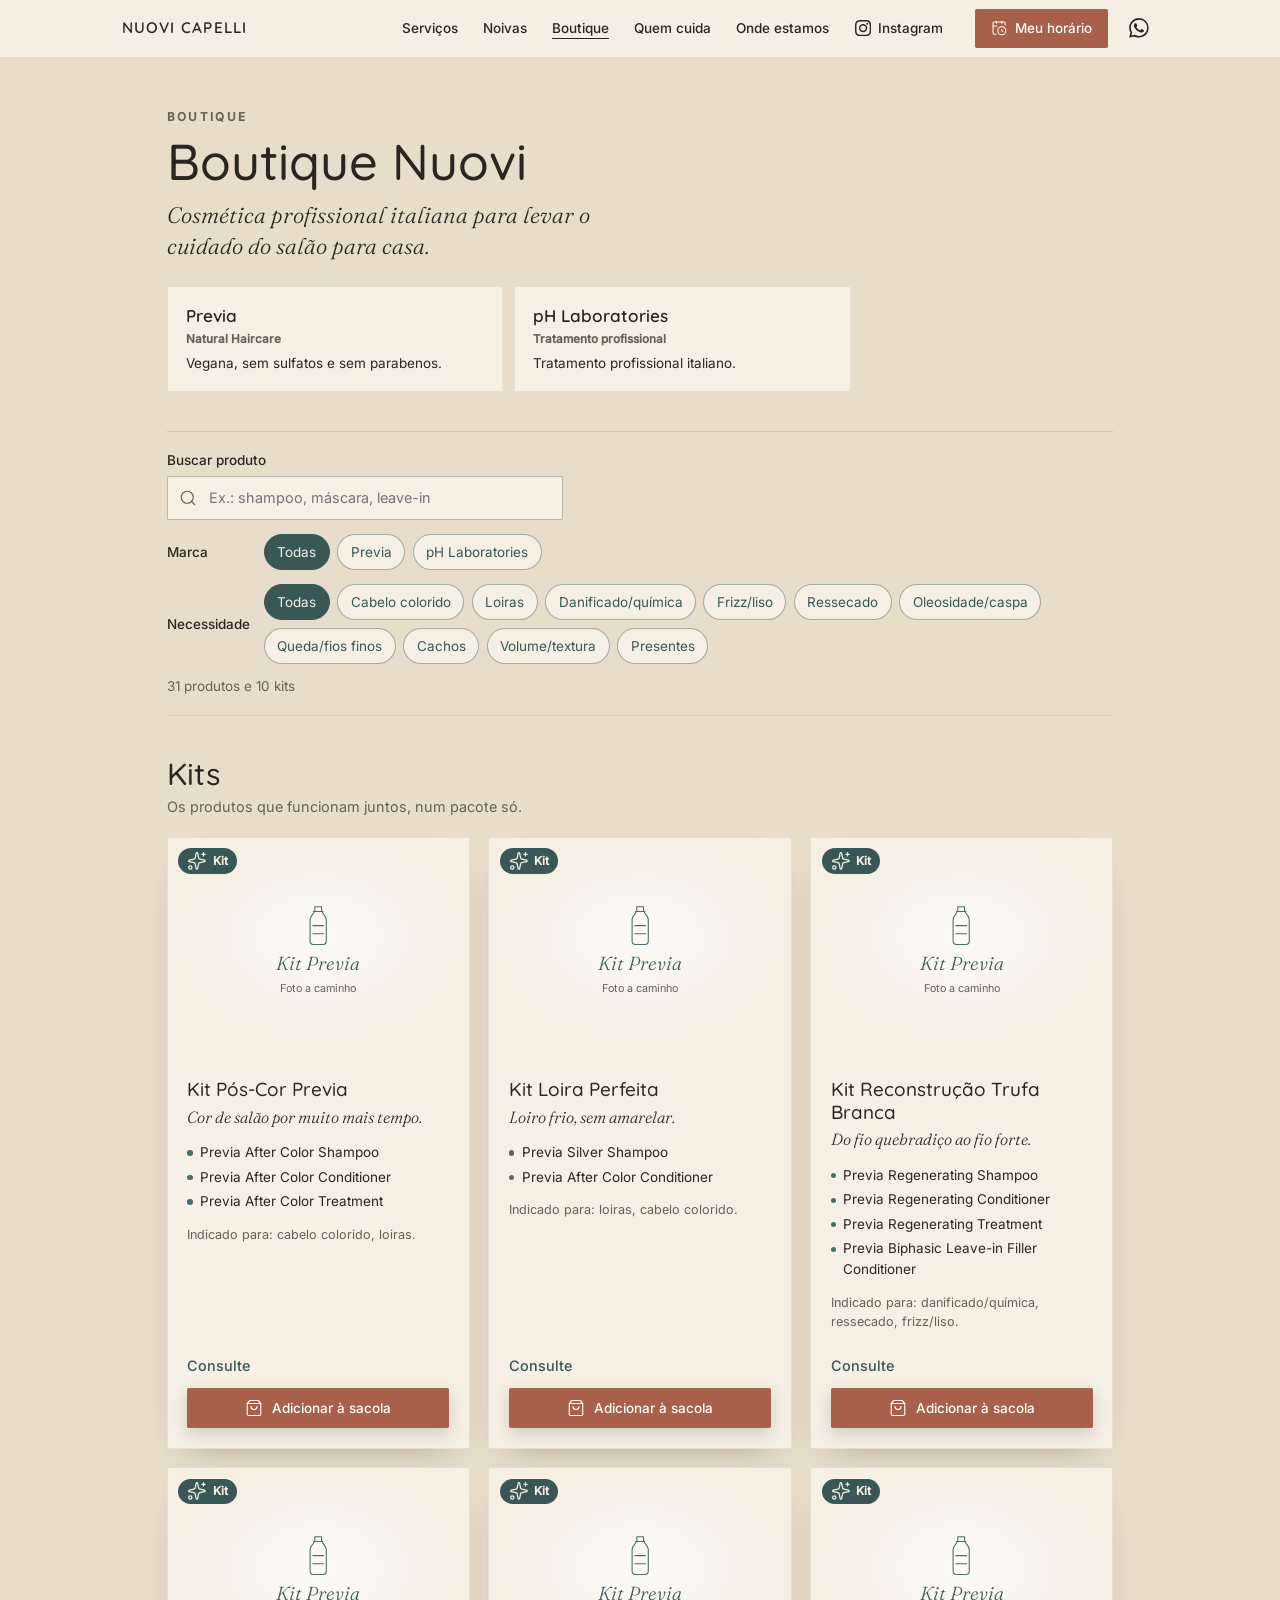
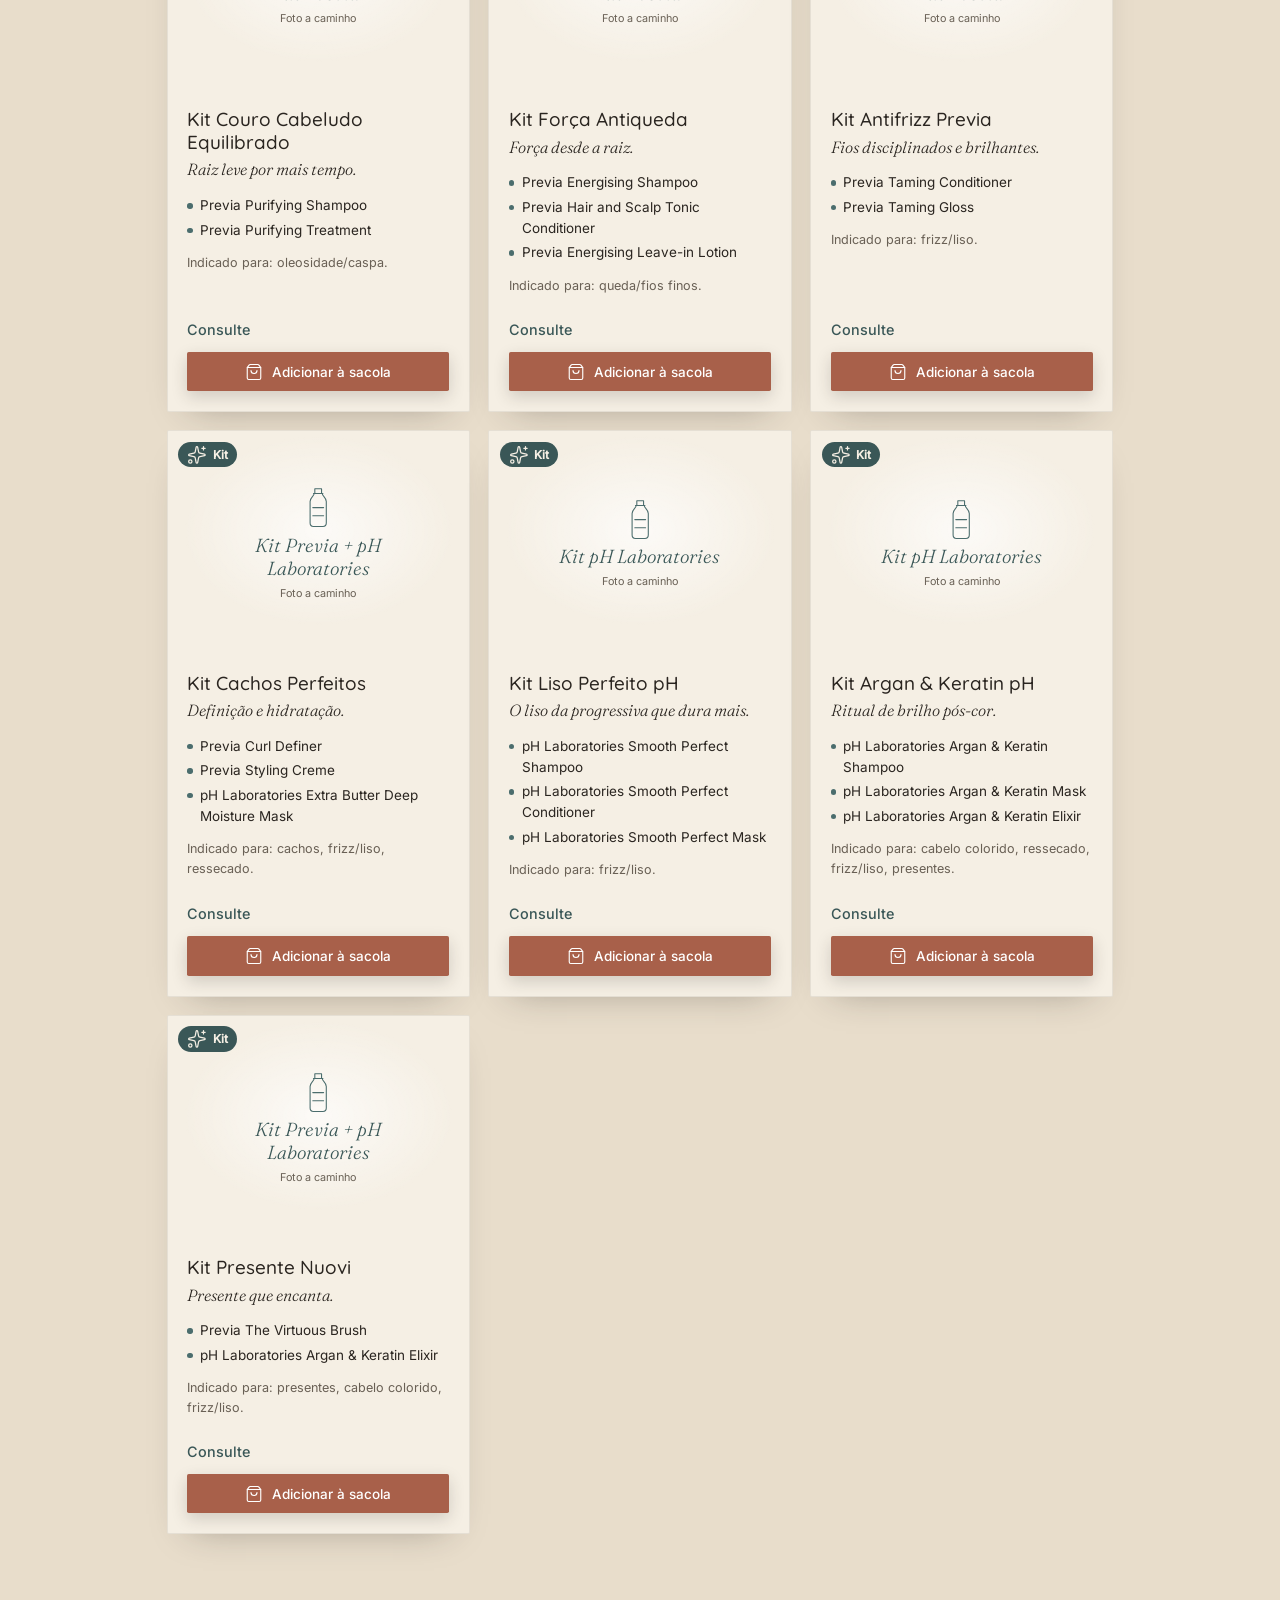
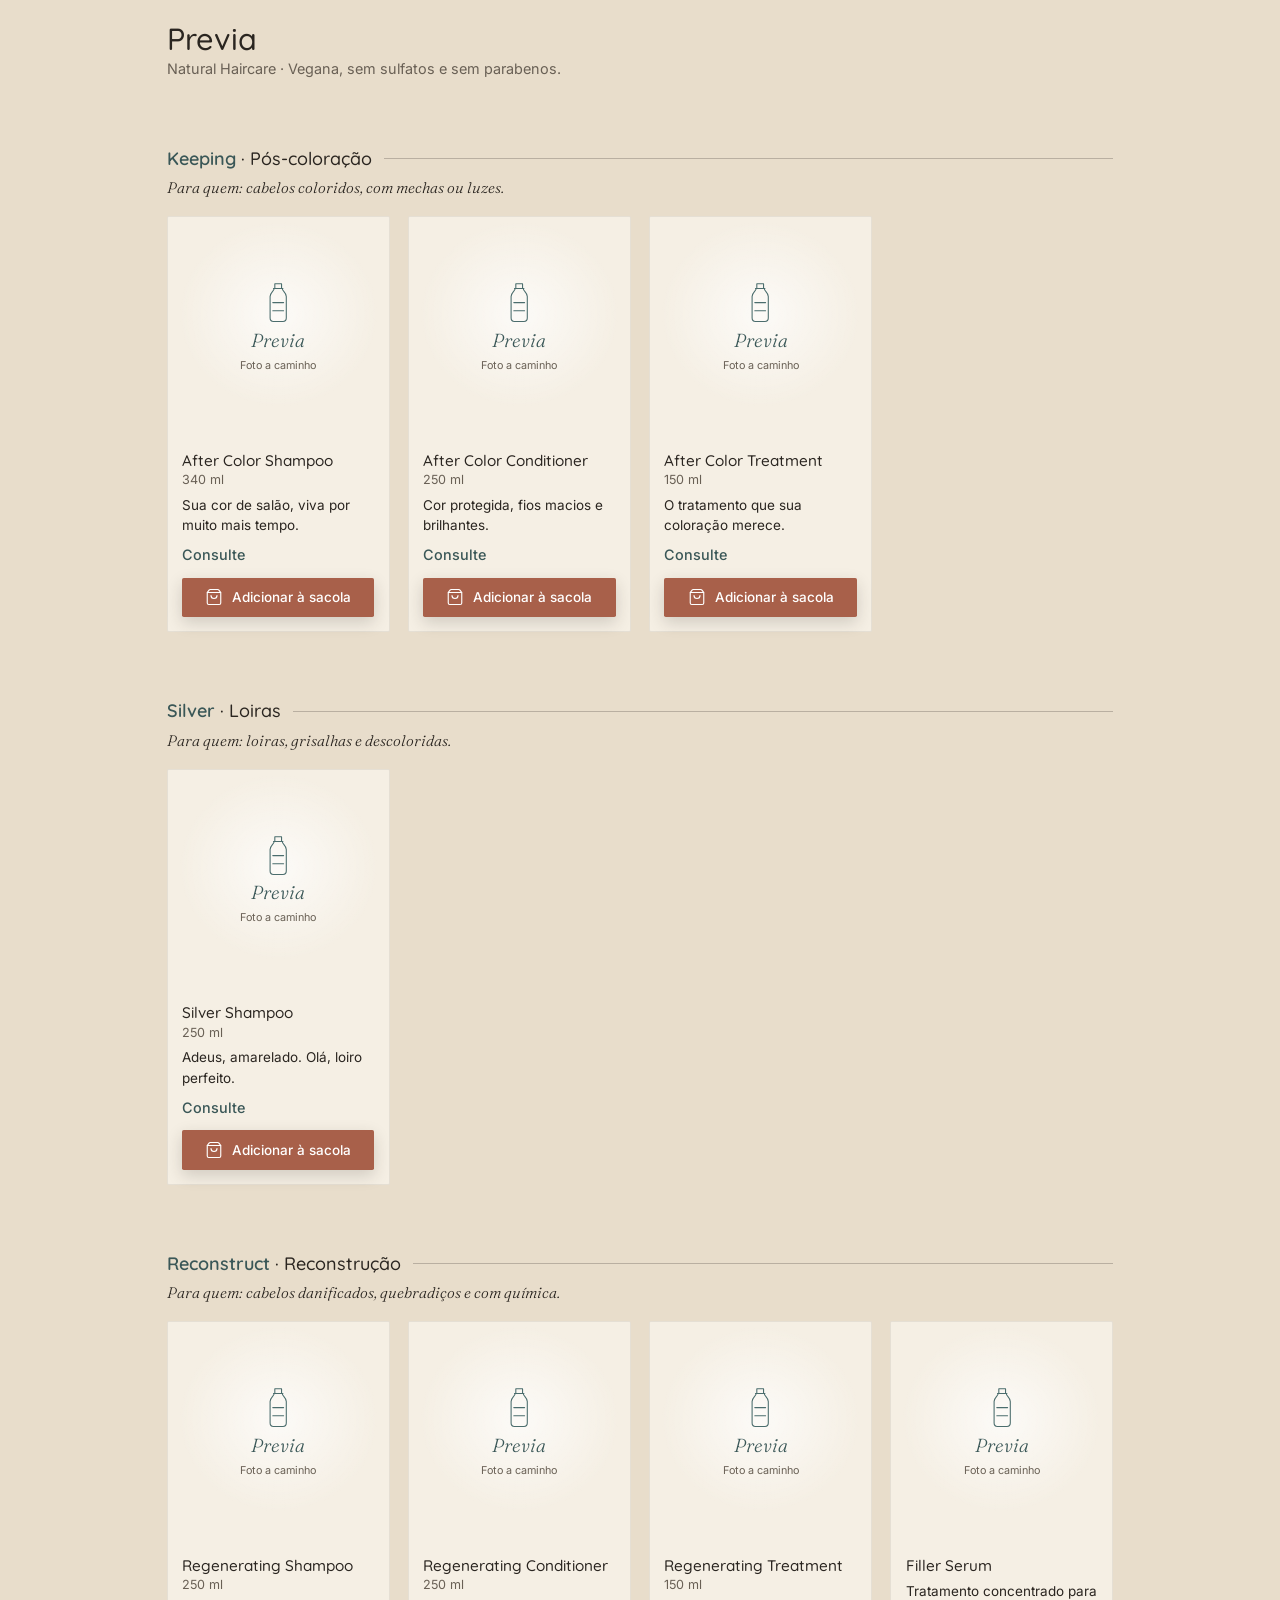
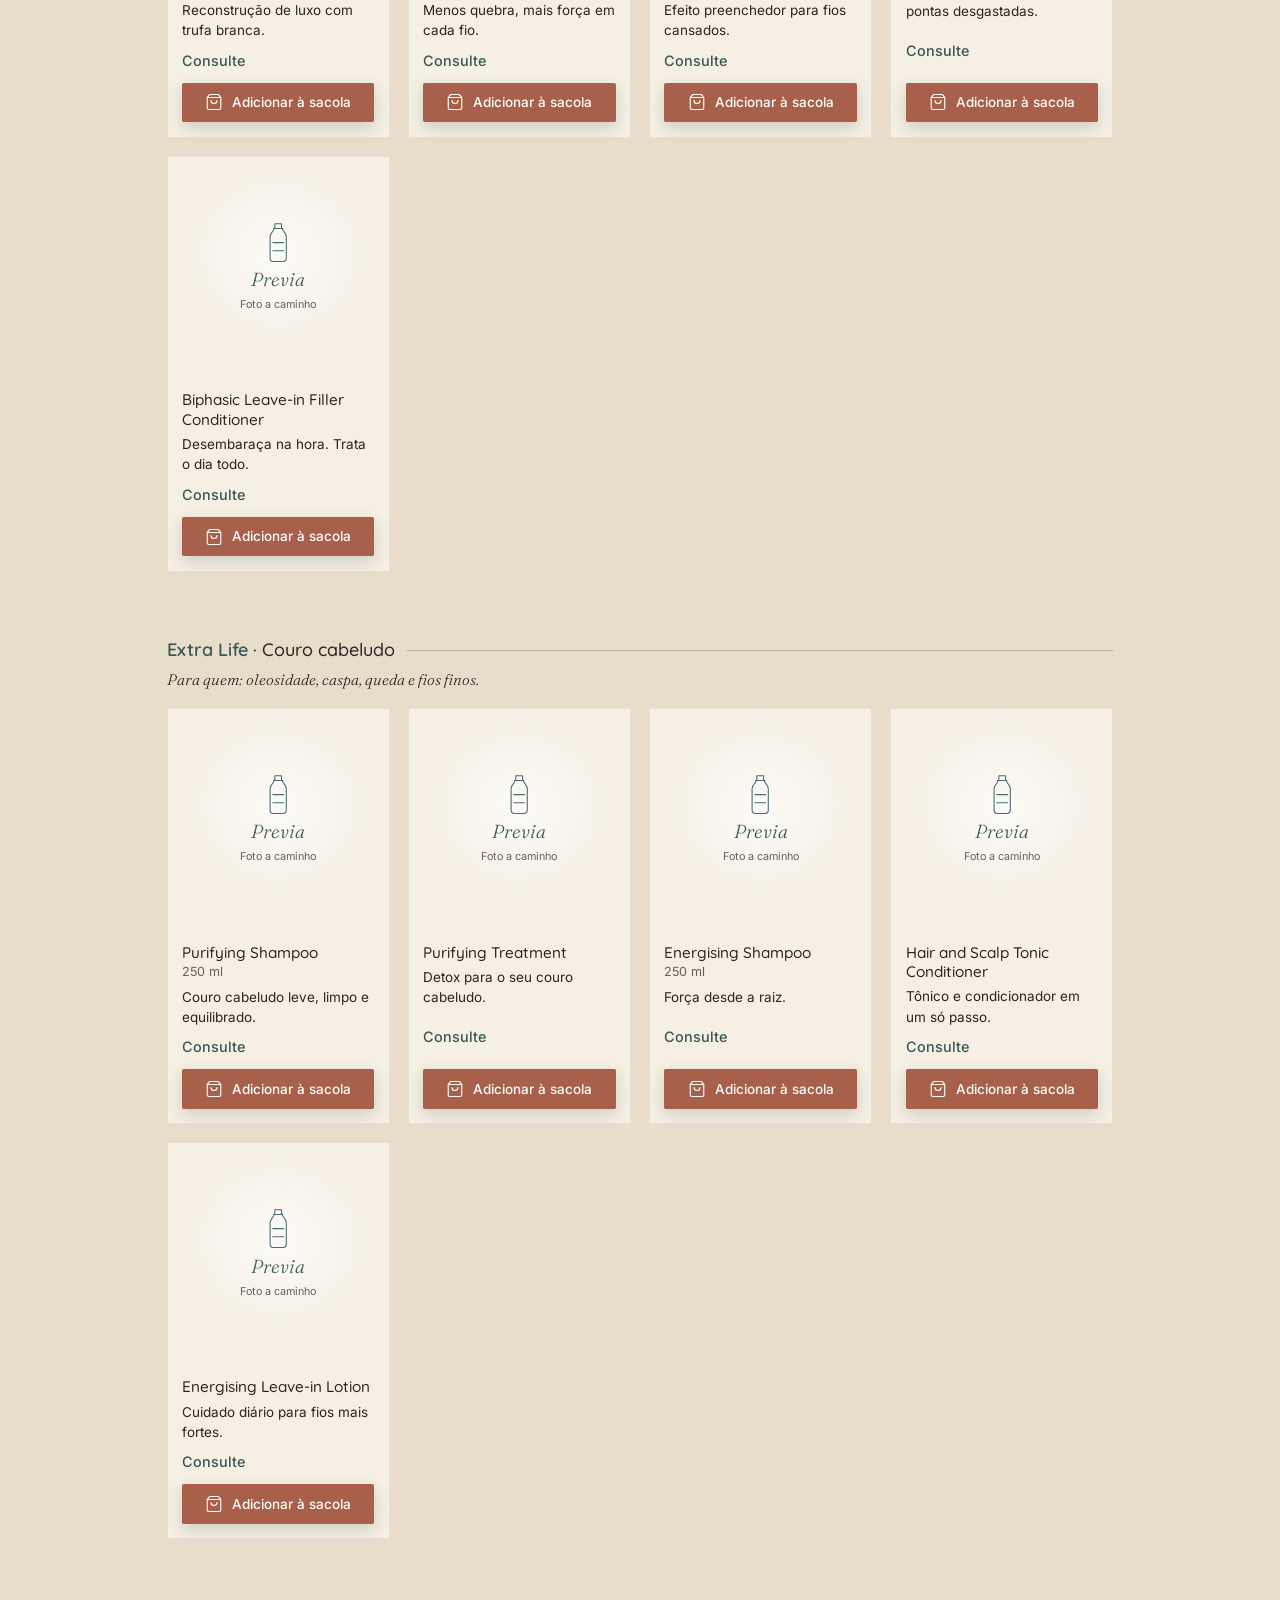
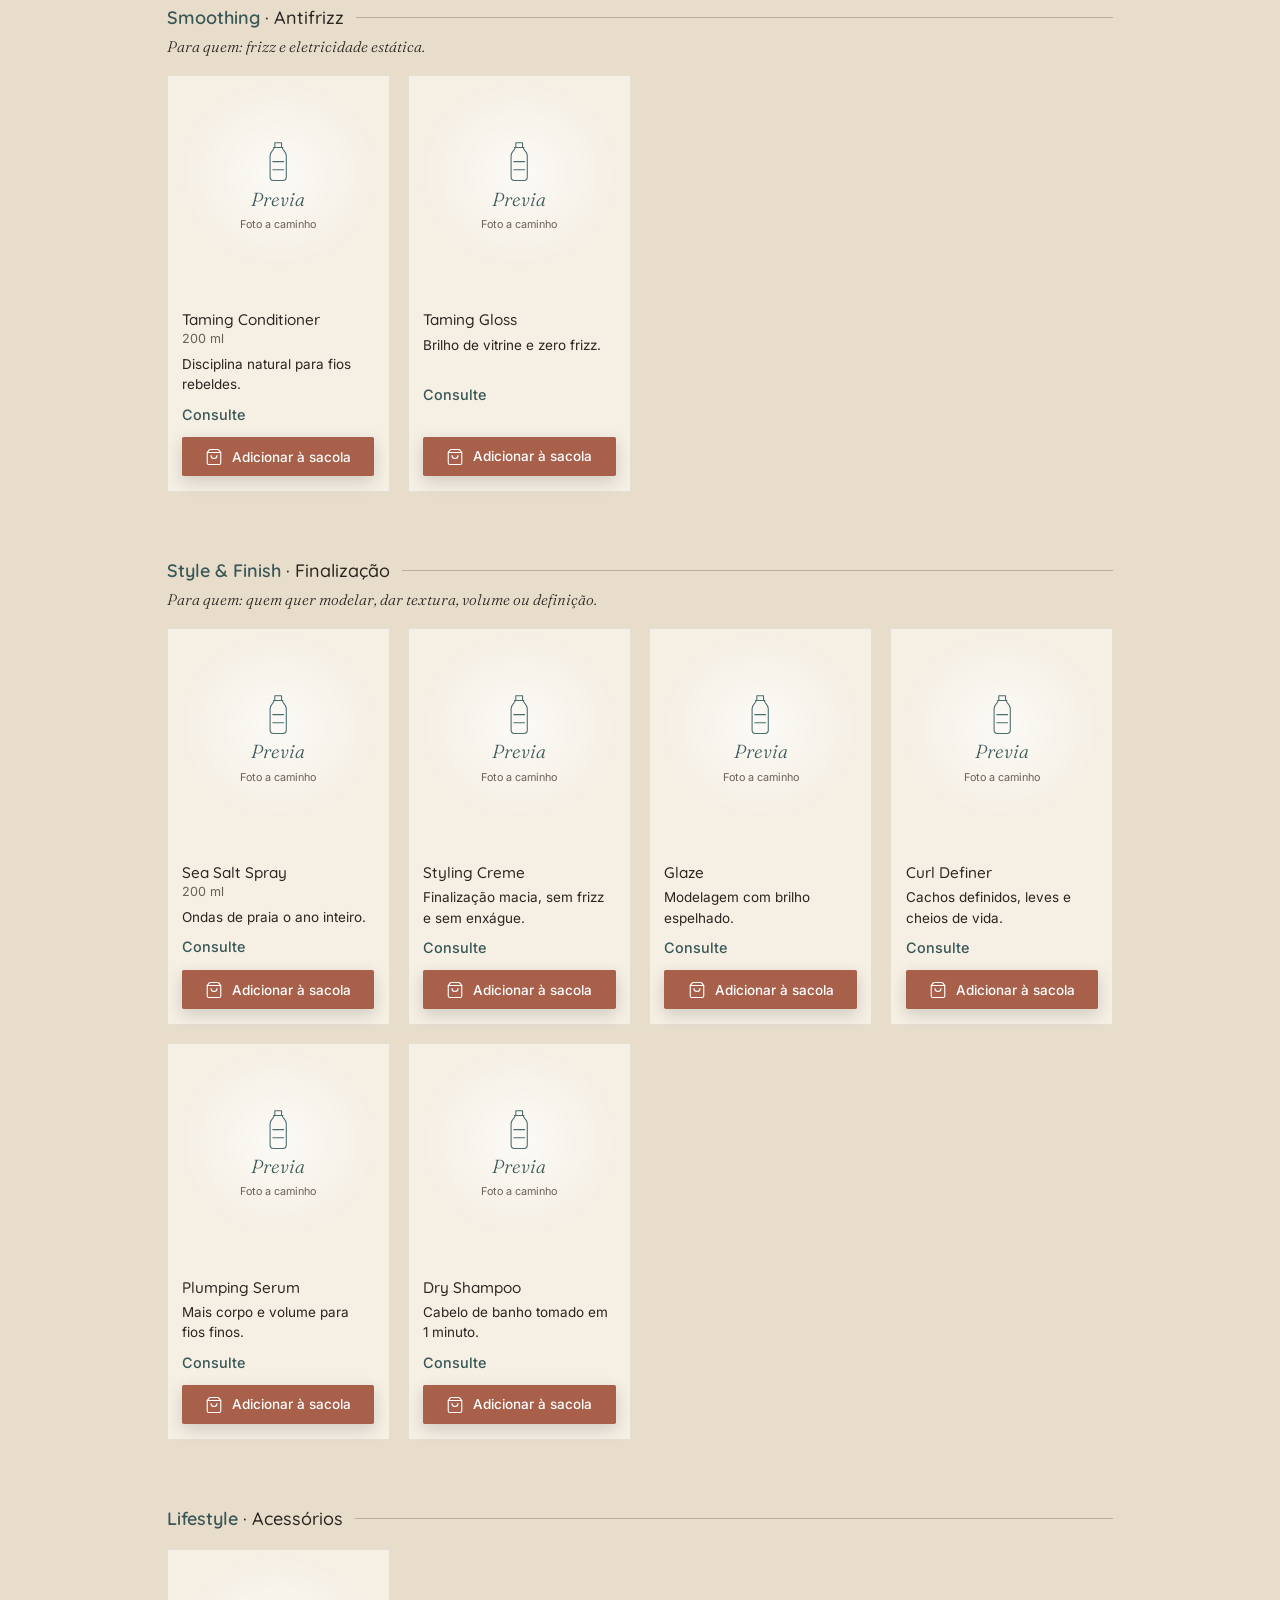
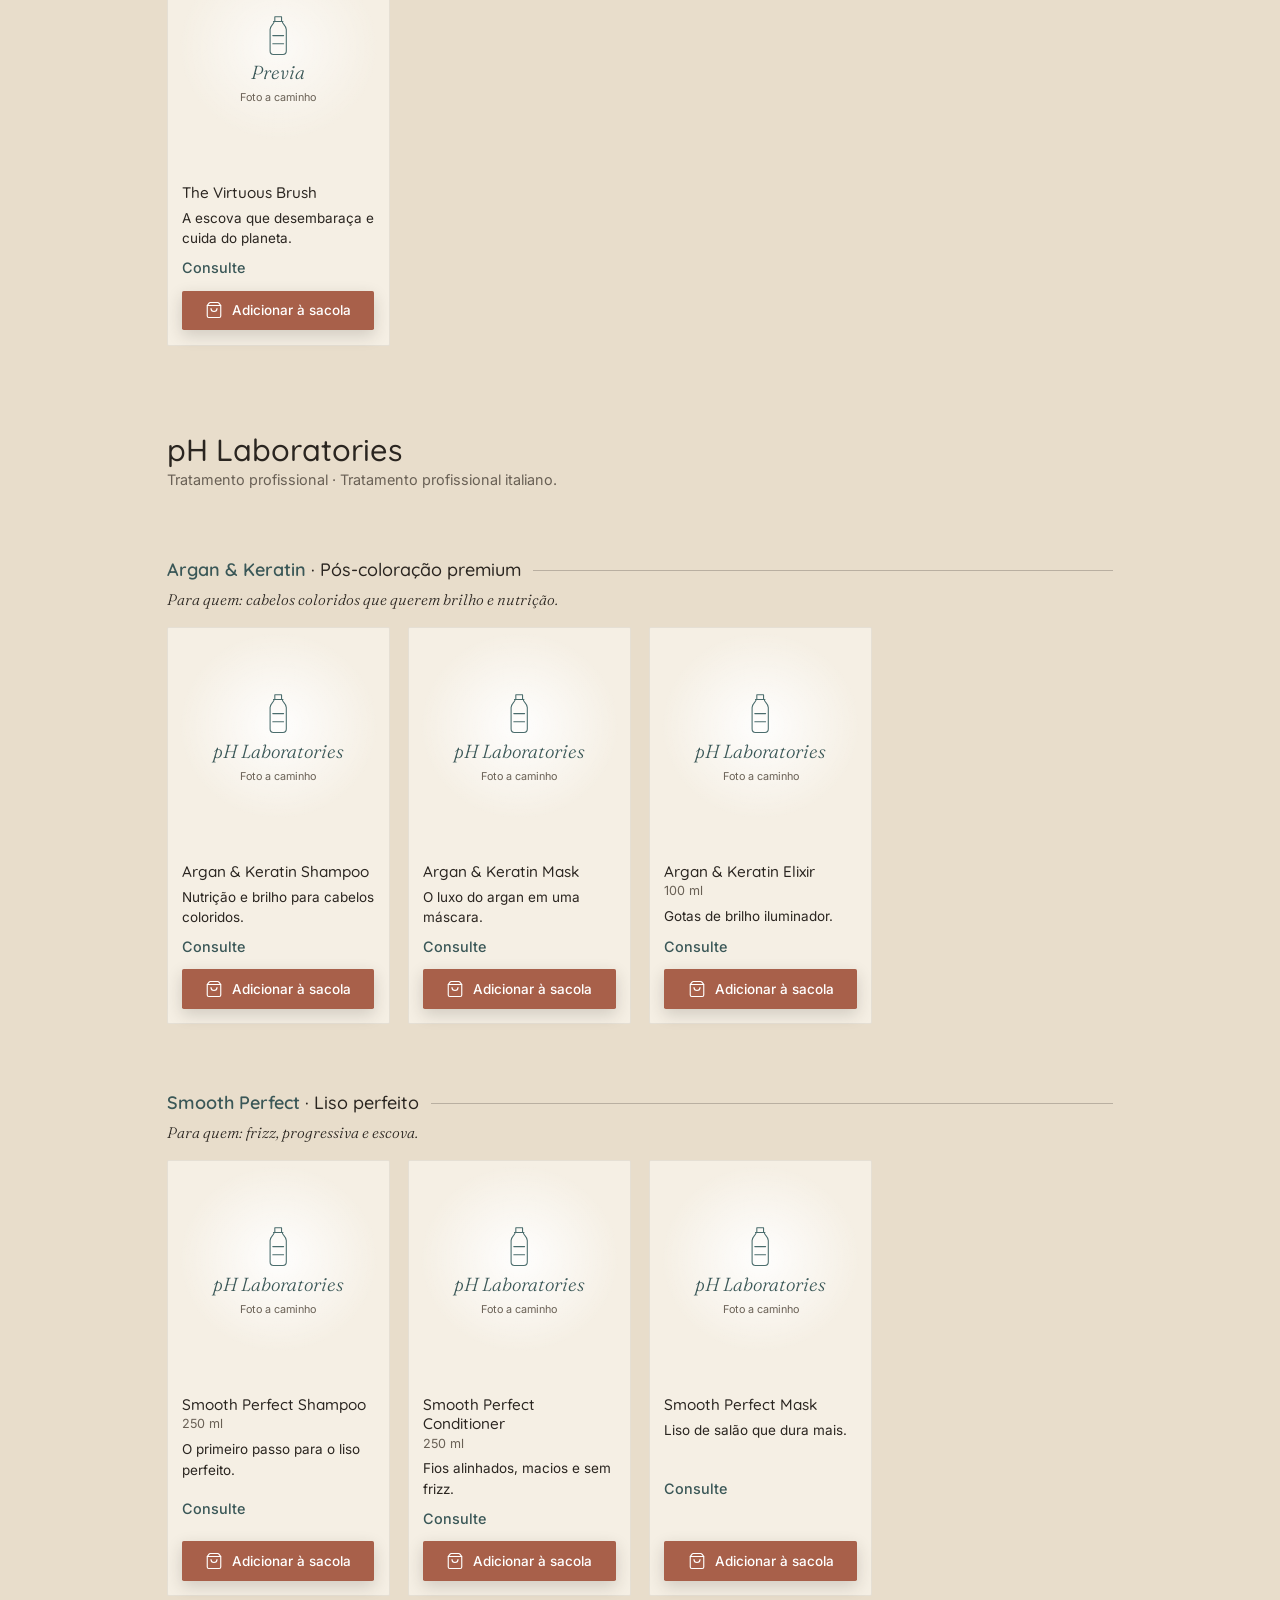
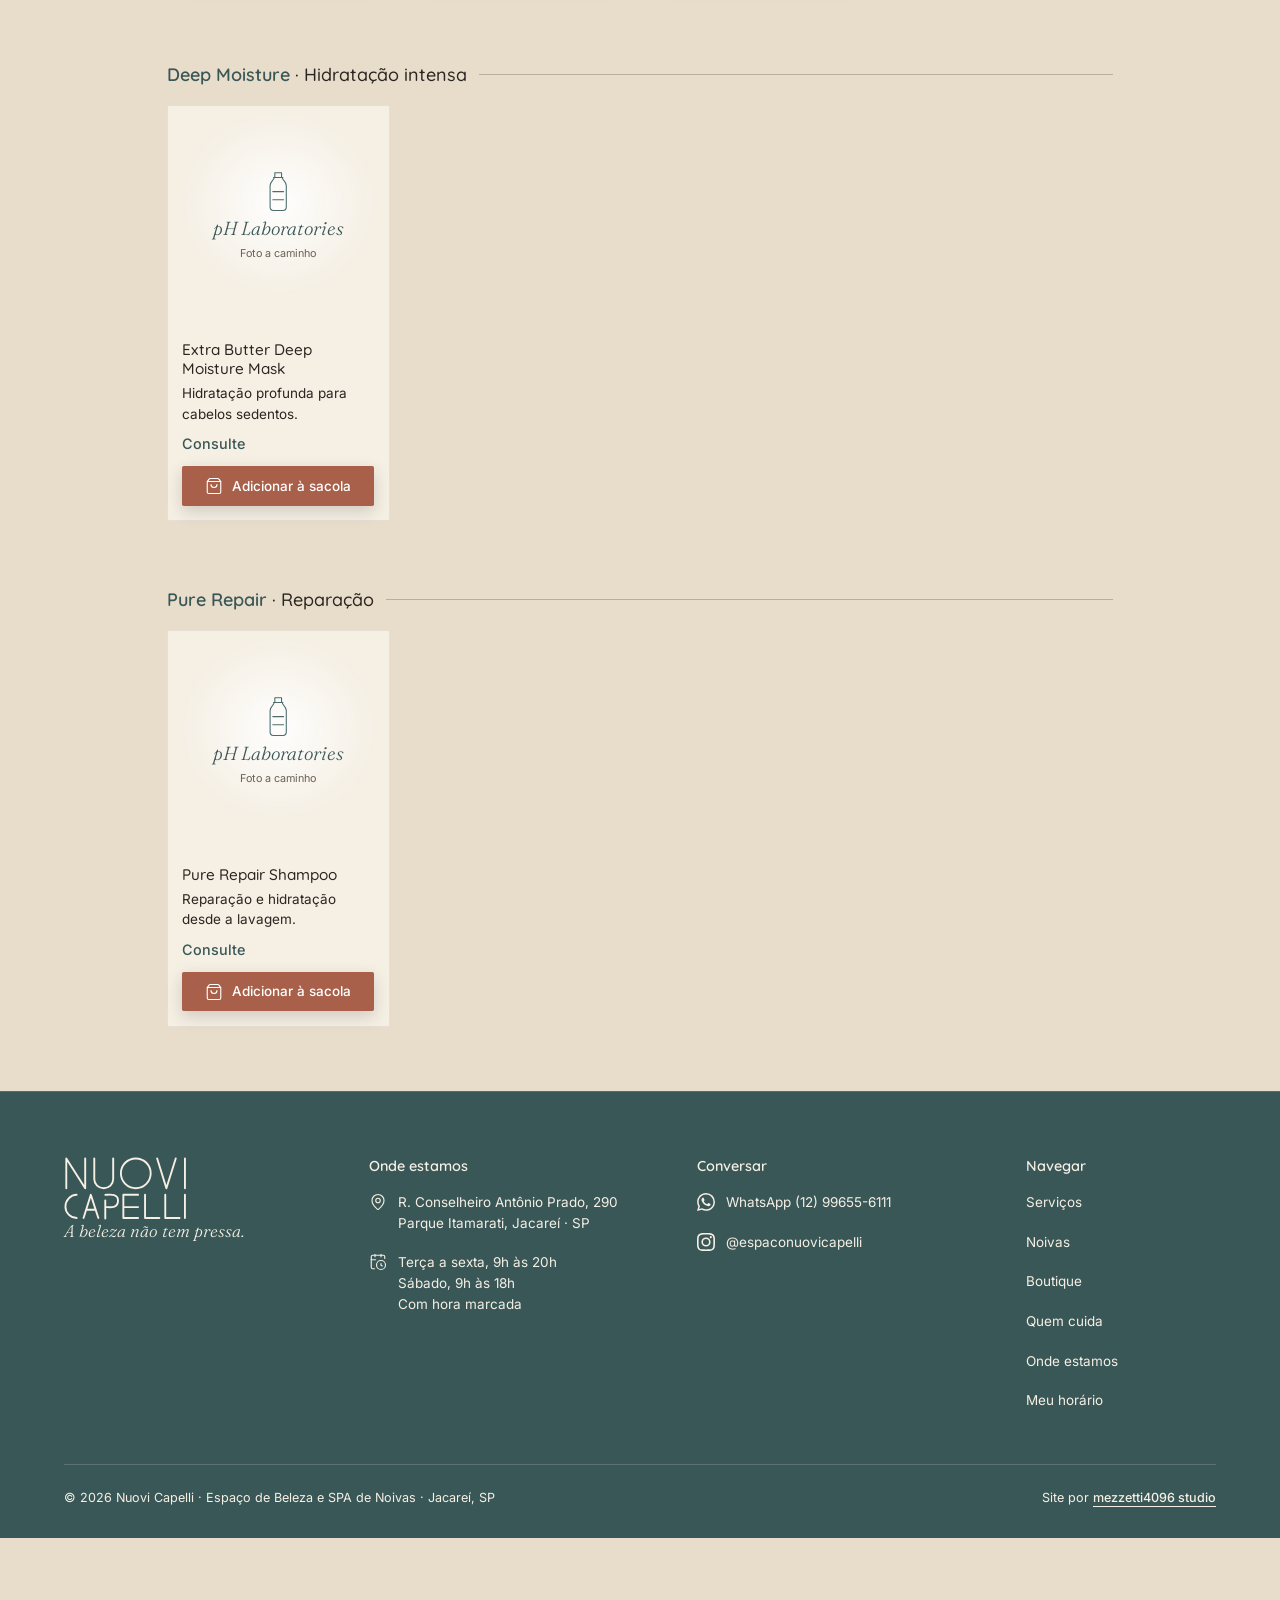
==== commit 1bc7bbed: "Boutique: palco das fotos, leque dos kits, zoom e sacola em barra no celular - Palco marfim com luz " ====
--- a/boutique/index.html
+++ b/boutique/index.html
@@ -127,11 +127,13 @@
       position: relative; /* prende os textos de leitor de tela (position: absolute) dentro da rolagem horizontal */
       list-style: none;
       display: grid;
-      grid-template-columns: repeat(auto-fill, minmax(260px, 1fr));
-      gap: 16px;
+      grid-template-columns: repeat(3, minmax(0, 1fr));
+      gap: 20px;
       margin-top: 20px;
     }
     .kit {
+      position: relative;
+      transition: box-shadow 300ms var(--ease-saida), transform 160ms ease-out;
       display: flex;
       flex-direction: column;
       height: 100%;
@@ -153,7 +155,10 @@
       font-size: var(--t-rotulo);
       font-weight: 600;
     }
-    .kit__nome { margin-top: 12px; font-family: var(--fonte-logo); font-weight: 500; font-size: 21px; line-height: 1.2; }
+    .kit .palco { margin: -22px -22px 16px; aspect-ratio: 4 / 3; border-radius: 2px 2px 0 0; }
+    .kit .selo { position: absolute; top: 12px; left: 12px; z-index: 2; }
+    .kit__nome { font-family: var(--fonte-logo); font-weight: 500; font-size: 21px; line-height: 1.2; }
+    .kit__nome .produto__abrir { -webkit-line-clamp: 3; }
     .kit__chamada { margin-top: 4px; font-family: var(--fonte-serifa); font-style: italic; font-weight: 300; font-size: 18px; }
     .kit__itens { list-style: none; margin: 14px 0; display: grid; gap: 4px; font-size: 15px; }
     .kit__itens li { display: flex; gap: 8px; }
@@ -161,56 +166,152 @@
     .kit__para { font-size: var(--t-apoio); color: var(--nevoa-texto); }
     .kit__rodape { margin-top: auto; padding-top: 16px; }
 
+    /* ===== SEÇÃO: PALCO DA FOTO — a foto do produto é a protagonista =====
+       Fotos oficiais com fundo transparente (WebP), com a sombra diagonal de
+       cada marca; o "palco" marfim com luz de estúdio no centro faz o produto
+       parecer fotografado aqui. JPG de reserva já vem sobre o marfim. */
+    .palco {
+      --luz: rgba(255, 255, 255, 0.72);
+      position: relative;
+      display: block;
+      aspect-ratio: 1 / 1;
+      overflow: hidden;
+      border-radius: 2px;
+      background: radial-gradient(ellipse 62% 58% at 50% 44%, var(--luz), transparent 72%), var(--branco-cru);
+      isolation: isolate;
+    }
+    .palco--ph { --luz: rgba(255, 255, 255, 0.95); } /* frascos pretos da pH: um marfim mais claro */
+    .palco picture { display: contents; }
+    .palco img {
+      position: absolute;
+      inset: 0;
+      width: 100%;
+      height: 100%;
+      object-fit: contain; /* nunca corta a embalagem; o respiro já vem na imagem */
+      transition: opacity 250ms ease-out, transform 300ms var(--ease-saida);
+    }
+    /* carregando: skeleton com brilho suave e a foto entra em fade */
+    .palco--carregando img { opacity: 0; }
+    .palco--carregando::before {
+      content: '';
+      position: absolute;
+      inset: 0;
+      background: linear-gradient(100deg, transparent 30%, rgba(255, 255, 255, 0.55) 50%, transparent 70%);
+      transform: translateX(-100%);
+    }
+    @media (prefers-reduced-motion: no-preference) {
+      /* só transform: roda no compositor, sem repintar a página */
+      .palco--carregando::before { animation: brilho 1.4s linear infinite; }
+      @keyframes brilho { to { transform: translateX(100%); } }
+    }
+    /* selo da marca, discreto, no canto superior esquerdo */
+    .palco__selo {
+      position: absolute;
+      top: 10px;
+      left: 10px;
+      z-index: 1;
+      font-size: 11px;
+      font-weight: 600;
+      letter-spacing: 0.16em;
+      text-transform: uppercase;
+      color: var(--nevoa-texto);
+    }
+    .palco--ph .palco__selo { text-transform: none; letter-spacing: 0.06em; font-size: 12px; } /* a marca se escreve "pH" */
+    .palco__colecao {
+      position: absolute;
+      top: 8px;
+      right: 8px;
+      z-index: 1;
+      padding: 3px 9px;
+      border: 1px solid rgba(58, 87, 87, 0.3);
+      border-radius: 999px;
+      background: var(--branco-cru);
+      color: var(--petroleo-esc);
+      font-size: 12px;
+    }
+    /* sem foto (ou foto que falhou): parece intencional, não erro */
+    .palco--vazio { display: grid; place-content: center; justify-items: center; gap: 6px; padding: 14%; text-align: center; }
+    .palco__frasco { width: 36px; height: auto; color: var(--petroleo); }
+    .detalhe__foto .palco__frasco { width: 64px; }
+    .combina .palco__frasco { width: 22px; }
+    .palco__marca { font-family: var(--fonte-serifa); font-style: italic; font-weight: 300; font-size: clamp(17px, 2vw, 21px); line-height: 1.2; color: var(--petroleo-esc); }
+    .palco__breve { font-size: 12px; color: var(--nevoa-texto); }
+
+    /* kits: as fotos dos itens em leque — o do meio à frente e maior */
+    .palco--kit img { inset: 6% 18%; width: 64%; height: 88%; transform-origin: 50% 88%; }
+    .palco--kit img.leque--esq { transform: translateX(-30%) rotate(-6deg) scale(0.84); z-index: 0; }
+    .palco--kit img.leque--dir { transform: translateX(30%) rotate(6deg) scale(0.84); z-index: 0; }
+    .palco--kit img.leque--meio { z-index: 1; }
+    .palco--kit.palco--dois img.leque--esq { transform: translateX(-20%) rotate(-5deg) scale(0.92); }
+    .palco--kit.palco--dois img.leque--dir { transform: translateX(20%) rotate(5deg) scale(0.92); }
+    .palco--kit.palco--dois img.leque--esq { z-index: 1; }
+    .palco--kit.palco--carregando img { opacity: 0; }
+
     /* ===== SEÇÃO: COLEÇÕES E PRODUTOS ===== */
-    .loja-marca { margin-top: 56px; }
+    .loja-marca { margin-top: clamp(64px, 9vw, 96px); }
     .loja-marca__sub { margin-top: 2px; font-size: 16px; color: var(--nevoa-texto); }
-    .colecao { margin-top: 32px; }
-    .colecao__titulo { font-family: var(--fonte-logo); font-weight: 600; font-size: 20px; color: var(--petroleo-esc); }
+    .colecao { margin-top: clamp(48px, 7vw, 72px); }
+    .colecao__titulo {
+      display: flex;
+      align-items: center;
+      gap: 14px;
+      font-family: var(--fonte-logo);
+      font-weight: 600;
+      font-size: 20px;
+      color: var(--petroleo-esc);
+    }
+    .colecao__titulo::after { content: ''; flex: 1 0 32px; height: 1px; background: var(--nevoa); opacity: 0.6; } /* linha fina de vitrine */
     .colecao__tema { font-weight: 500; color: var(--tinta); }
-    .colecao__para { margin-top: 2px; font-size: 15px; color: var(--nevoa-texto); }
+    .colecao__para { margin-top: 4px; font-family: var(--fonte-serifa); font-style: italic; font-weight: 300; font-size: 17px; }
     .produtos {
       list-style: none;
       display: grid;
-      grid-template-columns: repeat(auto-fill, minmax(220px, 1fr));
-      gap: 16px;
-      margin-top: 14px;
+      grid-template-columns: repeat(4, minmax(0, 1fr));
+      gap: 20px;
+      margin-top: 18px;
     }
     .produto {
+      position: relative;
       display: flex;
       flex-direction: column;
       height: 100%;
       background: var(--branco-cru);
       border: 1px solid rgba(42, 37, 32, 0.08);
       border-radius: 2px;
-      overflow: hidden;
-    }
-    .foto { aspect-ratio: 1 / 1; background: var(--branco-cru); }
-    .foto img { display: block; width: 100%; height: 100%; object-fit: cover; }
-    /* Quadro provisório: marfim com a marca, até a foto real chegar */
-    .foto--quadro {
-      display: grid;
-      place-content: center;
-      gap: 4px;
-      padding: 16px;
-      text-align: center;
-      background:
-        radial-gradient(circle at 30% 20%, rgba(255, 255, 255, 0.7), transparent 60%),
-        var(--linho);
-      border-bottom: 1px solid rgba(42, 37, 32, 0.06);
-    }
-    .foto__marca { font-family: var(--fonte-logo); font-weight: 600; font-size: 20px; color: var(--petroleo-esc); }
-    .foto__colecao { font-size: var(--t-rotulo); color: var(--nevoa-texto); }
-    .produto__corpo { display: flex; flex-direction: column; flex: 1; padding: 16px 18px 18px; }
+      transition: box-shadow 300ms var(--ease-saida), transform 160ms ease-out;
+    }
+    .produto__corpo { display: flex; flex-direction: column; flex: 1; padding: 14px 16px 16px; }
     .produto__marca { font-size: var(--t-rotulo); font-weight: 600; color: var(--nevoa-texto); }
-    .produto__nome { font-family: var(--fonte-logo); font-weight: 500; font-size: 18px; line-height: 1.25; }
+    .produto__nome { font-family: var(--fonte-logo); font-weight: 500; font-size: 17px; line-height: 1.25; }
+    /* o nome abre o detalhe; a área clicável cobre o card inteiro */
+    .produto__abrir { display: -webkit-box; -webkit-box-orient: vertical; -webkit-line-clamp: 2; overflow: hidden; padding: 0; text-align: left; font: inherit; color: inherit; }
+    .produto__abrir::after { content: ''; position: absolute; inset: 0; z-index: 1; }
+    .produto__abrir:focus-visible { outline: none; }
+    .produto:has(.produto__abrir:focus-visible) { outline: 2px solid var(--foco); outline-offset: 3px; }
     .produto__tamanho { font-size: var(--t-apoio); color: var(--nevoa-texto); }
-    .produto__legenda { margin-top: 8px; font-size: 15px; line-height: 1.5; }
-    .preco { margin-top: 12px; font-weight: 600; color: var(--petroleo-esc); font-variant-numeric: tabular-nums; }
+    .produto__legenda { margin-top: 6px; font-size: 15px; line-height: 1.5; }
+    .preco { margin-top: 10px; font-weight: 600; color: var(--petroleo-esc); font-variant-numeric: tabular-nums; }
     .preco--consulte { font-weight: 500; }
-    .produto__acoes { margin-top: auto; padding-top: 14px; display: flex; flex-wrap: wrap; align-items: center; gap: 4px 16px; }
+    .produto__acoes { position: relative; z-index: 2; margin-top: auto; padding-top: 12px; display: flex; flex-wrap: wrap; align-items: center; gap: 4px 16px; }
     .produto__acoes .btn--primario,
     .kit__rodape .btn--primario { flex: 1 1 auto; min-height: 44px; padding: 0 16px; font-size: 15px; }
+    .produto__linha { display: flex; align-items: flex-end; justify-content: space-between; gap: 8px; margin-top: auto; }
+    .produto__linha .preco { margin-top: 10px; }
+    /* "+" do celular: quadrado terracota (a marca é quase reta) */
+    .btn-mais { position: relative; z-index: 2; flex-shrink: 0; display: none; place-items: center; width: 44px; height: 44px; border-radius: 2px; background: var(--terracota); color: #FFFFFF; }
+    .btn-mais .icone { width: 22px; height: 22px; }
     .btn-detalhes { min-height: 44px; padding: 0 2px; font-size: 15px; font-weight: 500; color: var(--petroleo-esc); text-decoration: underline; text-underline-offset: 4px; }
+    /* hover (só onde existe mouse): a foto sobe e cresce, a sombra abre */
+    @media (hover: hover) and (pointer: fine) {
+      .produto:hover { box-shadow: 0 22px 44px -30px rgba(42, 37, 32, 0.45); }
+      .produto:hover .palco img { transform: translateY(-4px) scale(1.04); }
+      .produto:hover .btn--primario { box-shadow: 0 10px 22px -12px rgba(168, 96, 74, 0.9); }
+      .kit:hover .palco--kit img.leque--esq { transform: translateX(-38%) rotate(-9deg) scale(0.84); }
+      .kit:hover .palco--kit img.leque--dir { transform: translateX(38%) rotate(9deg) scale(0.84); }
+      .kit:hover .palco--kit img.leque--meio { transform: translateY(-3px); }
+    }
+    .produto:active, .kit:active { transform: scale(0.98); }
+    .produto:has(.produto__acoes:active), .kit:has(.produto__acoes:active) { transform: none; }
     .vazio { margin-top: 40px; padding: 32px; background: var(--branco-cru); text-align: center; }
     .vazio p { font-size: 16px; }
     .vazio .btn { margin-top: 14px; }
@@ -233,6 +334,8 @@
       --foco: var(--petroleo-esc);
     }
     .sacola-botao .icone { width: 26px; height: 26px; }
+    .sacola-botao__dentro { display: contents; }
+    .sacola-botao__texto { display: none; }
     .sacola-botao__conta {
       position: absolute;
       top: -2px;
@@ -265,7 +368,9 @@
       color: var(--branco-cru);
       font-size: 15px;
       box-shadow: 0 10px 28px rgba(42, 37, 32, 0.26);
-    }
+      animation: toast-entra 200ms ease-out; /* só um fade: vale também com movimento reduzido */
+    }
+    @keyframes toast-entra { from { opacity: 0; } }
 
     /* ===== JANELAS (detalhe do produto e sacola) — <dialog> nativo ===== */
     dialog { border: 0; padding: 0; max-width: 100%; color: var(--tinta); background: var(--branco-cru); } /* o navegador limita a largura do <dialog> por padrão */
@@ -276,9 +381,46 @@
 
     .detalhe { width: min(880px, calc(100% - 32px)); max-height: calc(100dvh - 48px); margin: auto; border-radius: 4px; overflow-y: auto; }
     .detalhe__grade { display: grid; grid-template-columns: 1fr 1.1fr; }
-    .detalhe__foto { position: relative; }
-    .detalhe__foto .foto { height: 100%; min-height: 320px; aspect-ratio: auto; }
-    .detalhe__foto .foto__marca { font-size: 28px; }
+    .detalhe__foto { position: relative; padding: 16px; background: var(--branco-cru); }
+    .detalhe__foto .palco { position: sticky; top: 0; border: 1px solid rgba(42, 37, 32, 0.06); }
+    .detalhe__foto .palco--vazio .palco__marca { font-size: 26px; }
+    /* zoom 2×: no computador segue o mouse; no celular, toque duplo e arraste; no teclado, o botão "Ampliar" e as setas */
+    .palco--zoom { cursor: zoom-in; touch-action: manipulation; }
+    .palco--zoom.ampliado { cursor: zoom-out; touch-action: none; }
+    .palco--zoom img { transition: transform 200ms ease-out; }
+    .palco--zoom.ampliado img { transform: scale(2); transition: none; }
+    .zoom-botao {
+      position: absolute;
+      right: 10px;
+      bottom: 10px;
+      z-index: 2;
+      display: inline-flex;
+      align-items: center;
+      gap: 6px;
+      min-height: 40px;
+      padding: 0 12px;
+      border: 1px solid rgba(58, 87, 87, 0.35);
+      border-radius: 2px;
+      background: var(--branco-cru);
+      color: var(--petroleo-esc);
+      font-size: 14px;
+    }
+    .zoom-botao .icone { width: 18px; height: 18px; }
+    .detalhe__dica { margin-top: 8px; font-size: var(--t-rotulo); color: var(--nevoa-texto); text-align: center; }
+    /* "Combina com": miniaturas clicáveis da mesma coleção */
+    .combina { list-style: none; display: grid; grid-template-columns: repeat(4, minmax(0, 1fr)); gap: 10px; margin-top: 8px; }
+    .combina button { display: grid; gap: 6px; width: 100%; padding: 0; text-align: left; font-size: 13px; line-height: 1.3; color: var(--petroleo-esc); }
+    .combina .palco { border: 1px solid rgba(42, 37, 32, 0.08); }
+    .combina .palco__selo, .combina .palco__breve { display: none; }
+    .combina .palco--vazio .palco__marca { font-size: 13px; }
+    .combina button:hover span { text-decoration: underline; text-underline-offset: 3px; }
+    @media (prefers-reduced-motion: no-preference) {
+      .detalhe[open] { animation: detalhe-entra 260ms var(--ease-saida); }
+      @keyframes detalhe-entra { from { opacity: 0; transform: scale(0.97); } }
+      ::view-transition-group(foto-produto) { animation-duration: 340ms; animation-timing-function: cubic-bezier(0.23, 1, 0.32, 1); }
+    }
+    /* foto que "voa" do card até a sacola */
+    .voando { position: fixed; z-index: 160; pointer-events: none; object-fit: contain; border-radius: 2px; }
     .detalhe__texto { padding: 22px 26px 26px; }
     .detalhe__nome { margin-top: 4px; font-family: var(--fonte-logo); font-weight: 500; font-size: 26px; line-height: 1.2; }
     .detalhe__legenda { margin-top: 8px; font-family: var(--fonte-serifa); font-style: italic; font-weight: 300; font-size: 19px; }
@@ -292,8 +434,6 @@
     .detalhe__compra .btn--primario { flex: 1 1 200px; }
     .detalhe__duvida { display: inline-flex; align-items: center; gap: 8px; min-height: 44px; margin-top: 8px; font-size: 15px; font-weight: 500; color: var(--petroleo-esc); }
     .detalhe__duvida .icone { width: 20px; height: 20px; }
-    .combina { list-style: none; display: flex; flex-wrap: wrap; gap: 8px; margin-top: 6px; }
-    .combina button { min-height: 40px; padding: 0 12px; border: 1px solid rgba(58, 87, 87, 0.45); border-radius: 999px; font-size: 14px; color: var(--petroleo-esc); background: var(--linho); }
 
     .quantidade { display: inline-flex; align-items: center; border: 1px solid rgba(42, 37, 32, 0.28); border-radius: 999px; }
     .quantidade button { width: 44px; height: 44px; display: grid; place-items: center; color: var(--petroleo-esc); }
@@ -356,6 +496,9 @@
     }
 
     /* ===== RESPONSIVO ===== */
+    @media (max-width: 1000px) {
+      .produtos { grid-template-columns: repeat(3, minmax(0, 1fr)); gap: 16px; }
+    }
     @media (max-width: 900px) {
       .topo { padding-top: calc(var(--cab-h) + 36px); }
       .marcas { grid-template-columns: 1fr; }
@@ -364,23 +507,61 @@
       .grupo-chips .chips::-webkit-scrollbar { display: none; }
       .kits__lista { grid-auto-flow: column; grid-template-columns: none; grid-auto-columns: 82%; overflow-x: auto; scroll-snap-type: x mandatory; margin-left: calc(-1 * var(--gutter)); margin-right: calc(-1 * var(--gutter)); padding: 0 var(--gutter) 6px; scroll-padding: 0 var(--gutter); }
       .kits__lista > li { scroll-snap-align: start; }
-      /* Produto no celular: foto pequena ao lado do texto */
-      .produtos { grid-template-columns: 1fr; gap: 12px; }
-      .produto { display: grid; grid-template-columns: 104px 1fr; }
-      .produto .foto { aspect-ratio: auto; min-height: 100%; border-bottom: 0; border-right: 1px solid rgba(42, 37, 32, 0.06); }
-      .produto .foto__marca { font-size: 15px; }
-      .produto .foto__colecao { display: none; }
-      .produto__corpo { padding: 14px 16px 16px; }
-      .produto .btn-extra { position: absolute; width: 1px; height: 1px; overflow: hidden; clip-path: inset(50%); white-space: nowrap; }
-      .produto__corpo { position: relative; }
       .detalhe { width: 100%; max-height: 92dvh; margin: auto 0 0; border-radius: 12px 12px 0 0; }
       .detalhe__grade { grid-template-columns: 1fr; }
-      .detalhe__foto .foto { min-height: 0; aspect-ratio: 16 / 9; }
+      .detalhe__foto { padding: 12px 12px 0; }
+      .detalhe__foto .palco { position: relative; width: min(100%, 52dvh); margin: 0 auto; }
       .sacola { height: auto; max-height: 92dvh; margin: auto 0 0; border-radius: 12px 12px 0 0; }
       @media (prefers-reduced-motion: no-preference) {
         .sacola[open] { animation-name: sacola-sobe; }
         @keyframes sacola-sobe { from { transform: translateY(100%); } }
       }
+    }
+    /* Celular: 2 colunas, card compacto (foto, nome em até 2 linhas, preço e "+") */
+    @media (max-width: 599px) {
+      .produtos { grid-template-columns: repeat(2, minmax(0, 1fr)); gap: 12px; }
+      .produto__corpo { padding: 10px 12px 12px; }
+      .produto__nome { font-size: 15px; }
+      .produto__tamanho { font-size: var(--t-rotulo); }
+      .produto__marca, .produto__legenda, .produto__acoes { display: none; }
+      .produto__linha .preco { margin-top: 6px; font-size: 15px; }
+      .btn-mais { display: grid; }
+      /* a sacola vira barra embaixo (como o "Ver meu horário" do cardápio): não cobre o "+" dos cards */
+      body.tem-sacola { --barra-h: calc(72px + env(safe-area-inset-bottom, 0px)); }
+      body.tem-sacola .loja { padding-bottom: calc(72px + var(--barra-h)); }
+      .sacola-botao {
+        left: 0;
+        right: 0;
+        bottom: 0;
+        display: block;
+        width: auto;
+        height: auto;
+        padding: 12px 16px calc(12px + env(safe-area-inset-bottom, 0px));
+        border-radius: 0;
+        border-top: 1px solid rgba(42, 37, 32, 0.1);
+        background: var(--branco-cru);
+        box-shadow: 0 -8px 24px -18px rgba(42, 37, 32, 0.4);
+      }
+      .sacola-botao__dentro {
+        display: flex;
+        align-items: center;
+        justify-content: center;
+        gap: 10px;
+        width: 100%;
+        min-height: 48px;
+        border-radius: 2px;
+        background: var(--terracota);
+        color: #FFFFFF;
+        font: 500 16px/1 var(--fonte-texto);
+      }
+      .sacola-botao .icone { width: 22px; height: 22px; }
+      .sacola-botao__texto { display: inline; }
+      .sacola-botao__conta { position: static; }
+      .sacola-botao.pulsa { animation: none; }
+      .sacola-botao.pulsa .sacola-botao__conta { animation: pulsa 360ms var(--ease-saida); }
+      .toast { bottom: calc(84px + env(safe-area-inset-bottom, 0px)); }
+      .palco__selo { top: 8px; left: 8px; font-size: 10px; }
+      .combina { grid-template-columns: repeat(3, minmax(0, 1fr)); }
     }
   </style>
   <script>document.documentElement.classList.add('js')</script>
@@ -490,9 +671,12 @@
 
   <!-- ============ SACOLA — botão fixo, janela da sacola e janela de detalhe ============ -->
   <button class="sacola-botao" type="button" id="sacola-botao" aria-haspopup="dialog" aria-controls="sacola" hidden>
-    <svg class="icone" aria-hidden="true" focusable="false"><use href="#i-shopping-bag"/></svg>
-    <span class="so-leitor">Abrir a sacola,</span>
-    <span class="sacola-botao__conta" id="sacola-conta">0</span><span class="so-leitor"> itens</span>
+    <span class="sacola-botao__dentro">
+      <svg class="icone" aria-hidden="true" focusable="false"><use href="#i-shopping-bag"/></svg>
+      <span class="so-leitor">Abrir a sacola,</span>
+      <span class="sacola-botao__texto" aria-hidden="true">Ver sacola</span>
+      <span class="sacola-botao__conta" id="sacola-conta">0</span><span class="so-leitor"> itens</span>
+    </span>
   </button>
 
   <dialog class="sacola" id="sacola" aria-labelledby="sacola-titulo">
@@ -604,24 +788,80 @@
     const necessidadesDoKit = (k) => [...new Set(k.itens.flatMap(id => porProduto.get(id).necessidades))];
     const marcasDoKit = (k) => [...new Set(k.itens.map(id => porProduto.get(id).marca))];
 
-    const foto = (p) => {
-      const f = el('div', 'foto');
-      if (p.foto) {
-        const img = document.createElement('img');
-        img.src = '../assets/img/produtos/' + p.foto; img.alt = nomeCompleto(p); img.loading = 'lazy'; img.width = 800; img.height = 800;
-        f.append(img);
-      } else {
-        /* quadro provisório: decorativo (o nome do produto já está no texto ao lado) */
-        f.classList.add('foto--quadro');
-        f.setAttribute('aria-hidden', 'true');
-        f.append(el('span', 'foto__marca', MARCAS[p.marca].nome), el('span', 'foto__colecao', porColecao.get(p.colecao).nome));
+    /* =========================================================================
+       PALCO DA FOTO — <picture> com WebP 400/800/1200 (fundo transparente) e
+       JPG 800 de reserva; skeleton até carregar; se não houver foto ou ela
+       falhar, o placeholder "Foto a caminho".
+       ========================================================================= */
+    const PASTA_FOTOS = '../assets/img/produtos/';
+    const TAMANHOS = { card: '(max-width: 599px) 50vw, (max-width: 1000px) 33vw, 290px', kit: '(max-width: 900px) 82vw, 380px', mini: '120px', grande: '1200px' };
+    const SELO = { previa: 'Previa', ph: 'pH' };
+    const altFoto = (p) => `${nomeCompleto(p)}, ${p.marca === 'ph' ? 'frasco escuro' : 'embalagem clara'}`;
+    let fotosPrioritarias = 4; /* as primeiras fotos (kits em destaque) carregam primeiro */
+
+    const svgFrasco = '<svg class="palco__frasco" viewBox="0 0 48 64" fill="none" stroke="currentColor" stroke-width="1.6" stroke-linecap="round" stroke-linejoin="round" aria-hidden="true" focusable="false"><path d="M19 4h10v7H19z"/><path d="M17 11h14"/><path d="M18 11c0 4-6 6-6 12v32a5 5 0 0 0 5 5h14a5 5 0 0 0 5-5V23c0-6-6-8-6-12"/><path d="M16 32h16"/><path d="M16 44h16"/></svg>';
+    const placeholder = (palco, marca) => {
+      palco.className = palco.className.replace(/\bpalco--(carregando|kit|dois)\b/g, '').trim() + ' palco--vazio';
+      palco.replaceChildren();
+      palco.insertAdjacentHTML('beforeend', svgFrasco);
+      palco.append(el('span', 'palco__marca', MARCAS[marca] ? MARCAS[marca].nome : marca), el('span', 'palco__breve', 'Foto a caminho'));
+    };
+    const imagem = (p, tamanho, classe) => {
+      const pic = document.createElement('picture');
+      const src = document.createElement('source');
+      src.type = 'image/webp';
+      src.srcset = [400, 800, 1200].map(w => `${PASTA_FOTOS}${p.foto}-${w}.webp ${w}w`).join(', ');
+      src.sizes = TAMANHOS[tamanho];
+      const img = document.createElement('img');
+      img.src = `${PASTA_FOTOS}${p.foto}-800.jpg`; img.width = 1200; img.height = 1200; img.decoding = 'async';
+      img.alt = classe ? '' : altFoto(p); /* no leque, os nomes já estão na lista do kit */
+      if (classe) img.className = classe;
+      if (fotosPrioritarias > 0) { img.fetchPriority = 'high'; fotosPrioritarias--; } else img.loading = 'lazy';
+      pic.append(src, img);
+      return { pic, img };
+    };
+    /* espera a(s) foto(s) para tirar o skeleton; erro → placeholder */
+    const vigiar = (palco, imgs, marca) => {
+      let faltam = imgs.length;
+      imgs.forEach(img => {
+        const pronto = () => { if (--faltam <= 0) palco.classList.remove('palco--carregando'); };
+        if (img.complete && img.naturalWidth) pronto();
+        else {
+          img.addEventListener('load', pronto, { once: true });
+          img.addEventListener('error', () => placeholder(palco, marca), { once: true });
+        }
+      });
+    };
+
+    const palcoProduto = (p, tamanho = 'card') => {
+      const palco = el('div', 'palco' + (p.marca === 'ph' ? ' palco--ph' : ''));
+      if (!p.foto) {
+        placeholder(palco, p.marca);
+        palco.setAttribute('aria-hidden', 'true'); /* o nome do produto já está no texto */
+        return palco;
       }
-      return f;
-    };
-    const quadroKit = (k) => {
-      const f = el('div', 'foto foto--quadro'); f.setAttribute('aria-hidden', 'true');
-      f.append(el('span', 'foto__marca', 'Kit'), el('span', 'foto__colecao', marcasDoKit(k).map(m => MARCAS[m].nome).join(' + ')));
-      return f;
+      palco.classList.add('palco--carregando');
+      palco.append(el('span', 'palco__selo', SELO[p.marca]));
+      const { pic, img } = imagem(p, tamanho);
+      palco.append(pic);
+      vigiar(palco, [img], p.marca);
+      return palco;
+    };
+    /* kit: até 3 fotos em leque (o primeiro item no centro, à frente) */
+    const palcoKit = (k) => {
+      const comFoto = k.itens.map(id => porProduto.get(id)).filter(p => p.foto).slice(0, 3);
+      const palco = el('div', 'palco palco--kit');
+      palco.setAttribute('aria-hidden', 'true');
+      if (!comFoto.length) { placeholder(palco, marcasDoKit(k)[0]); palco.querySelector('.palco__marca').textContent = 'Kit ' + marcasDoKit(k).map(m => MARCAS[m].nome).join(' + '); return palco; }
+      if (comFoto.length === 1) { palco.classList.remove('palco--kit'); palco.classList.add('palco--carregando'); const { pic, img } = imagem(comFoto[0], 'kit'); img.alt = ''; palco.append(pic); vigiar(palco, [img], comFoto[0].marca); return palco; }
+      palco.classList.add('palco--carregando');
+      if (comFoto.length === 2) palco.classList.add('palco--dois');
+      if (comFoto.every(p => p.marca === 'ph')) palco.classList.add('palco--ph');
+      const ordem = comFoto.length === 2 ? [[comFoto[1], 'leque--dir'], [comFoto[0], 'leque--esq']]
+        : [[comFoto[1], 'leque--esq'], [comFoto[2], 'leque--dir'], [comFoto[0], 'leque--meio']];
+      const imgs = ordem.map(([p, classe]) => { const { pic, img } = imagem(p, 'kit', classe); palco.append(pic); return img; });
+      vigiar(palco, imgs, comFoto[0].marca);
+      return palco;
     };
     const precoEl = (preco) => (preco == null ? el('p', 'preco preco--consulte', 'Consulte') : el('p', 'preco', reais(preco)));
 
@@ -674,13 +914,19 @@
       /* no celular, só "Adicionar" aparece (o ícone é a sacola); o leitor de tela ouve "Adicionar à sacola: nome" */
       const texto = el('span', '', 'Adicionar'); texto.append(el('span', 'btn-extra', ' à sacola'));
       b.innerHTML = ic('shopping-bag'); b.append(texto, el('span', 'so-leitor', `: ${nome}`));
-      b.addEventListener('click', () => adicionar(tipo, id, 1));
+      b.addEventListener('click', () => adicionar(tipo, id, 1, b));
       return b;
     };
-    const botaoDetalhes = (tipo, id, nome, opener) => {
-      const b = el('button', 'btn-detalhes'); b.type = 'button';
-      b.append('Ver detalhes', el('span', 'so-leitor', ` de ${nome}`));
-      b.addEventListener('click', () => abrirDetalhe(tipo, id));
+    /* o nome é um botão que abre o detalhe; o ::after dele cobre o card inteiro */
+    const botaoAbrir = (tipo, id, nome) => {
+      const b = el('button', 'produto__abrir', nome); b.type = 'button';
+      b.addEventListener('click', () => abrirDetalhe(tipo, id, b));
+      return b;
+    };
+    const botaoMais = (tipo, id, nome) => {
+      const b = el('button', 'btn-mais'); b.type = 'button';
+      b.innerHTML = ic('plus'); b.setAttribute('aria-label', `Adicionar à sacola: ${nome}`);
+      b.addEventListener('click', () => adicionar(tipo, id, 1, b));
       return b;
     };
 
@@ -692,9 +938,10 @@
       k.itens.forEach(id => { const p = porProduto.get(id); itens.append(el('li', '', `${MARCAS[p.marca].nome} ${p.nome}`)); });
       const para = el('p', 'kit__para', 'Indicado para: ' + necessidadesDoKit(k).map(n => NECESSIDADES[n].toLowerCase()).join(', ') + '.');
       const rodape = el('div', 'kit__rodape');
-      const acoes = el('div', 'produto__acoes'); acoes.append(botaoAdicionar('kit', k.id, k.nome), botaoDetalhes('kit', k.id, k.nome));
+      const acoes = el('div', 'produto__acoes'); acoes.append(botaoAdicionar('kit', k.id, k.nome));
       rodape.append(precoEl(k.preco), acoes);
-      art.append(selo, el('h3', 'kit__nome', k.nome), el('p', 'kit__chamada', k.chamada), itens, para, rodape);
+      const h3 = el('h3', 'kit__nome'); h3.append(botaoAbrir('kit', k.id, k.nome));
+      art.append(palcoKit(k), selo, h3, el('p', 'kit__chamada', k.chamada), itens, para, rodape);
       li.append(art);
       return li;
     };
@@ -704,12 +951,14 @@
       const li = el('li'); li.dataset.produto = p.id;
       const art = el('article', 'produto');
       const corpo = el('div', 'produto__corpo');
-      corpo.append(el('p', 'produto__marca', MARCAS[p.marca].nome), el('h4', 'produto__nome', p.nome));
+      const h4 = el('h4', 'produto__nome'); h4.append(botaoAbrir('produto', p.id, p.nome));
+      corpo.append(h4); /* a marca já está no selo do palco */
       if (p.tamanho) corpo.append(el('p', 'produto__tamanho', p.tamanho));
-      corpo.append(el('p', 'produto__legenda', p.legenda), precoEl(p.preco));
-      const acoes = el('div', 'produto__acoes'); acoes.append(botaoAdicionar('produto', p.id, nomeCompleto(p)), botaoDetalhes('produto', p.id, p.nome));
-      corpo.append(acoes);
-      art.append(foto(p), corpo);
+      corpo.append(el('p', 'produto__legenda', p.legenda));
+      const linha = el('div', 'produto__linha'); linha.append(precoEl(p.preco), botaoMais('produto', p.id, nomeCompleto(p)));
+      const acoes = el('div', 'produto__acoes'); acoes.append(botaoAdicionar('produto', p.id, nomeCompleto(p)));
+      corpo.append(linha, acoes);
+      art.append(palcoProduto(p), corpo);
       li.append(art);
       return li;
     };
@@ -721,7 +970,7 @@
       sec.append(h2, el('p', 'loja-marca__sub', `${m.subtitulo} · ${m.texto}`));
       COLECOES.filter(c => c.marca === chave).forEach(c => {
         const bloco = el('div', 'colecao'); bloco.dataset.colecao = c.id;
-        const h3 = el('h3', 'colecao__titulo', c.nome + ' '); h3.append(el('span', 'colecao__tema', `· ${c.tema}`));
+        const h3 = el('h3', 'colecao__titulo'); const t = el('span', '', c.nome + ' '); t.append(el('span', 'colecao__tema', `· ${c.tema}`)); h3.append(t);
         bloco.append(h3);
         if (c.paraQuem) bloco.append(el('p', 'colecao__para', 'Para quem: ' + c.paraQuem));
         const ul = el('ul', 'produtos');
@@ -781,14 +1030,35 @@
     const toast = document.getElementById('toast');
     const totalItens = () => sacola.itens.reduce((s, i) => s + i.qtd, 0);
 
-    function adicionar(tipo, id, qtd) {
+    const semMovimento = () => matchMedia('(prefers-reduced-motion: reduce)').matches;
+    const pulsar = () => { botaoSacola.classList.remove('pulsa'); void botaoSacola.offsetWidth; botaoSacola.classList.add('pulsa'); };
+    /* uma miniatura da foto voa do card (ou da janela) até a sacola; o contador pulsa quando ela chega */
+    function voar(origem) {
+      const caixa = origem && origem.closest('.produto, .kit, .detalhe');
+      const fonte = caixa && (caixa.querySelector('.palco:not(.palco--carregando) img.leque--meio') || caixa.querySelector('.palco:not(.palco--carregando) img'));
+      if (!fonte || semMovimento() || !fonte.animate) { pulsar(); return; }
+      const de = fonte.getBoundingClientRect(), para = botaoSacola.querySelector('.icone').getBoundingClientRect();
+      if (!de.width || !para.width) { pulsar(); return; }
+      const lado = Math.min(de.width, de.height, 160);
+      const voo = fonte.cloneNode(); voo.removeAttribute('class'); voo.className = 'voando'; voo.alt = ''; voo.removeAttribute('loading');
+      voo.style.cssText = `left:${de.left + (de.width - lado) / 2}px;top:${de.top + (de.height - lado) / 2}px;width:${lado}px;height:${lado}px`;
+      document.body.append(voo);
+      const dx = para.left + para.width / 2 - (de.left + de.width / 2), dy = para.top + para.height / 2 - (de.top + de.height / 2);
+      voo.animate([
+        { transform: 'translate(0, 0) scale(1)', opacity: 1 },
+        { transform: `translate(${dx * 0.55}px, ${dy * 0.35 - 60}px) scale(0.6)`, opacity: 1, offset: 0.45 },
+        { transform: `translate(${dx}px, ${dy}px) scale(0.16)`, opacity: 0.4 },
+      ], { duration: 600, easing: 'cubic-bezier(0.55, 0, 0.35, 1)' }).finished.then(() => { voo.remove(); pulsar(); }, () => voo.remove());
+    }
+
+    function adicionar(tipo, id, qtd, origem) {
       const atual = sacola.itens.find(i => i.tipo === tipo && i.id === id);
       if (atual) atual.qtd = Math.min(20, atual.qtd + qtd); else sacola.itens.push({ tipo, id, qtd });
       guardar();
       atualizarSacola();
       const nome = tipo === 'kit' ? porKit.get(id).nome : nomeCompleto(porProduto.get(id));
       avisar(`Adicionado à sacola: ${nome}.`);
-      botaoSacola.classList.remove('pulsa'); void botaoSacola.offsetWidth; botaoSacola.classList.add('pulsa');
+      voar(origem);
       toast.hidden = false; clearTimeout(toast._t); toast._t = setTimeout(() => { toast.hidden = true; }, 2200);
     }
 
@@ -896,19 +1166,82 @@
        adicionar, tirar dúvida (WhatsApp) e "Combina com" (mesma coleção)
        ========================================================================= */
     const janelaDetalhe = document.getElementById('detalhe');
-    function abrirDetalhe(tipo, id) {
+    let quemAbriu = null;
+    /* ao fechar, o foco volta para o card que abriu a janela */
+    janelaDetalhe.addEventListener('close', () => { if (quemAbriu && quemAbriu.isConnected) quemAbriu.focus(); });
+
+    /* zoom 2×: mouse (segue o cursor), toque duplo + arrastar, e teclado (botão + setas) */
+    function ativarZoom(palco) {
+      const img = palco.querySelector('img');
+      if (!img) return;
+      palco.classList.add('palco--zoom');
+      const botao = el('button', 'zoom-botao'); botao.type = 'button';
+      botao.setAttribute('aria-pressed', 'false');
+      const rotulo = el('span', '', 'Ampliar');
+      botao.innerHTML = ic('search'); botao.append(rotulo);
+      palco.append(botao);
+      let ox = 50, oy = 50, arrastando = null, ultimoToque = 0;
+      const mover = (x, y) => { ox = Math.min(100, Math.max(0, x)); oy = Math.min(100, Math.max(0, y)); img.style.transformOrigin = `${ox}% ${oy}%`; };
+      const pontoEm = (ev) => { const r = palco.getBoundingClientRect(); return [((ev.clientX - r.left) / r.width) * 100, ((ev.clientY - r.top) / r.height) * 100]; };
+      const ampliar = (sim) => {
+        palco.classList.toggle('ampliado', sim);
+        botao.setAttribute('aria-pressed', String(sim));
+        rotulo.textContent = sim ? 'Reduzir' : 'Ampliar';
+        if (!sim) mover(50, 50);
+      };
+      const fino = matchMedia('(hover: hover) and (pointer: fine)');
+      palco.addEventListener('pointerenter', (ev) => { if (ev.pointerType === 'mouse' && fino.matches) ampliar(true); });
+      palco.addEventListener('pointerleave', (ev) => { if (ev.pointerType === 'mouse' && fino.matches) ampliar(false); });
+      palco.addEventListener('pointermove', (ev) => {
+        if (ev.target === botao || botao.contains(ev.target)) return;
+        if (ev.pointerType === 'mouse') { if (palco.classList.contains('ampliado')) mover(...pontoEm(ev)); return; }
+        if (arrastando && palco.classList.contains('ampliado')) {
+          /* arrastar com o dedo: move a área ampliada no sentido contrário */
+          const r = palco.getBoundingClientRect();
+          mover(arrastando.ox - ((ev.clientX - arrastando.x) / r.width) * 100, arrastando.oy - ((ev.clientY - arrastando.y) / r.height) * 100);
+        }
+      });
+      palco.addEventListener('pointerdown', (ev) => {
+        if (ev.pointerType === 'mouse' || botao.contains(ev.target)) return;
+        const agora = Date.now();
+        if (agora - ultimoToque < 320) { /* toque duplo */
+          const ligar = !palco.classList.contains('ampliado');
+          if (ligar) mover(...pontoEm(ev));
+          ampliar(ligar); ultimoToque = 0; return;
+        }
+        ultimoToque = agora;
+        arrastando = { x: ev.clientX, y: ev.clientY, ox, oy };
+      });
+      ['pointerup', 'pointercancel'].forEach(t => palco.addEventListener(t, () => { arrastando = null; }));
+      botao.addEventListener('click', () => ampliar(!palco.classList.contains('ampliado')));
+      botao.addEventListener('keydown', (ev) => {
+        const passo = { ArrowLeft: [-10, 0], ArrowRight: [10, 0], ArrowUp: [0, -10], ArrowDown: [0, 10] }[ev.key];
+        if (!passo || !palco.classList.contains('ampliado')) return;
+        ev.preventDefault(); mover(ox + passo[0], oy + passo[1]);
+      });
+    }
+
+    function abrirDetalhe(tipo, id, opener) {
       const it = itemDe(tipo, id);
       const ehKit = tipo === 'kit';
       const nome = ehKit ? it.nome : it.nome;
       const nomeMsg = ehKit ? it.nome : nomeCompleto(it);
       let qtd = 1;
+      if (opener) quemAbriu = opener;
 
       const topo = el('div', 'janela__topo');
       const fechar = el('button', 'janela__fechar'); fechar.type = 'button'; fechar.dataset.fechar = ''; fechar.innerHTML = ic('x'); fechar.append('Fechar');
 
       const grade = el('div', 'detalhe__grade');
       const colFoto = el('div', 'detalhe__foto');
-      colFoto.append(ehKit ? quadroKit(it) : foto(it));
+      const palco = ehKit ? palcoKit(it) : palcoProduto(it, 'grande');
+      colFoto.append(palco);
+      if (!ehKit && it.foto) {
+        palco.append(el('span', 'palco__colecao', porColecao.get(it.colecao).nome));
+        ativarZoom(palco);
+        const dica = el('p', 'detalhe__dica', matchMedia('(hover: hover) and (pointer: fine)').matches ? 'Passe o mouse sobre a foto para ampliar.' : 'Toque duas vezes na foto para ampliar.');
+        colFoto.append(dica);
+      }
       const texto = el('div', 'detalhe__texto');
       topo.append(el('p', 'produto__marca', ehKit ? 'Kit' : `${MARCAS[it.marca].nome} · ${porColecao.get(it.colecao).nome}`), fechar);
       const h2 = el('h2', 'detalhe__nome', nome); h2.id = 'detalhe-nome';
@@ -935,7 +1268,7 @@
 
       const compra = el('div', 'detalhe__compra');
       const add = el('button', 'btn btn--primario'); add.type = 'button'; add.innerHTML = ic('shopping-bag'); add.append('Adicionar à sacola');
-      add.addEventListener('click', () => { adicionar(tipo, id, qtd); janelaDetalhe.close(); });
+      add.addEventListener('click', () => { adicionar(tipo, id, qtd, add); janelaDetalhe.close(); });
       compra.append(controleQuantidade(1, nome, (v) => { qtd = v; }), add);
       texto.append(compra);
       const duvida = el('a', 'detalhe__duvida'); duvida.href = whats(`Oi. Tenho uma dúvida sobre o produto ${nomeMsg} da Boutique do site.`);
@@ -946,16 +1279,62 @@
         const outros = PRODUTOS.filter(p => p.colecao === it.colecao && p.id !== it.id).slice(0, 4);
         if (outros.length) {
           const ul = el('ul', 'combina');
-          outros.forEach(p => { const li = el('li'); const b = el('button', '', p.nome); b.type = 'button'; b.addEventListener('click', () => abrirDetalhe('produto', p.id)); li.append(b); ul.append(li); });
+          outros.forEach(p => {
+            const li = el('li'); const b = el('button'); b.type = 'button';
+            const mini = palcoProduto(p, 'mini'); mini.setAttribute('aria-hidden', 'true');
+            b.append(mini, el('span', '', p.nome));
+            b.addEventListener('click', () => abrirDetalhe('produto', p.id));
+            li.append(b); ul.append(li);
+          });
           texto.append(bloco('Combina com', ul));
         }
       }
       grade.append(colFoto, texto);
-      janelaDetalhe.replaceChildren(grade);
-      if (!janelaDetalhe.open) janelaDetalhe.showModal();
-      janelaDetalhe.scrollTop = 0;
-      fechar.focus();
-    }
+
+      const montar = () => {
+        janelaDetalhe.replaceChildren(grade);
+        if (!janelaDetalhe.open) janelaDetalhe.showModal();
+        janelaDetalhe.scrollTop = 0;
+        fechar.focus();
+      };
+      /* a foto do card "expande" até a janela (View Transitions); sem suporte, a janela entra com fade + escala */
+      const fotoCard = !janelaDetalhe.open && opener && opener.closest('.produto, .kit')?.querySelector('.palco');
+      if (fotoCard && document.startViewTransition && !semMovimento()) {
+        fotoCard.style.viewTransitionName = 'foto-produto';
+        const t = document.startViewTransition(() => {
+          fotoCard.style.viewTransitionName = '';
+          palco.style.viewTransitionName = 'foto-produto';
+          montar();
+        });
+        t.finished.finally(() => { palco.style.viewTransitionName = ''; });
+      } else montar();
+    }
+
+    /* =========================================================================
+       DADOS ESTRUTURADOS — Product (nome, marca, imagem, descrição); sem
+       "offers" enquanto não houver preço
+       ========================================================================= */
+    (() => {
+      const base = 'https://mezzetti4096.github.io/nuovi-capelli/assets/img/produtos/';
+      const ld = {
+        '@context': 'https://schema.org',
+        '@type': 'ItemList',
+        name: 'Boutique Nuovi',
+        itemListElement: PRODUTOS.map((p, i) => ({
+          '@type': 'ListItem',
+          position: i + 1,
+          item: Object.assign({
+            '@type': 'Product',
+            name: nomeCompleto(p),
+            brand: { '@type': 'Brand', name: MARCAS[p.marca].nome },
+            description: p.descricao,
+          }, p.foto ? { image: `${base}${p.foto}-1200.webp` } : {},
+            p.preco != null ? { offers: { '@type': 'Offer', price: p.preco.toFixed(2), priceCurrency: 'BRL', availability: 'https://schema.org/InStock' } } : {}),
+        })),
+      };
+      const s = document.createElement('script'); s.type = 'application/ld+json'; s.textContent = JSON.stringify(ld);
+      document.head.append(s);
+    })();
 
     /* ---------- início ---------- */
     aplicar();
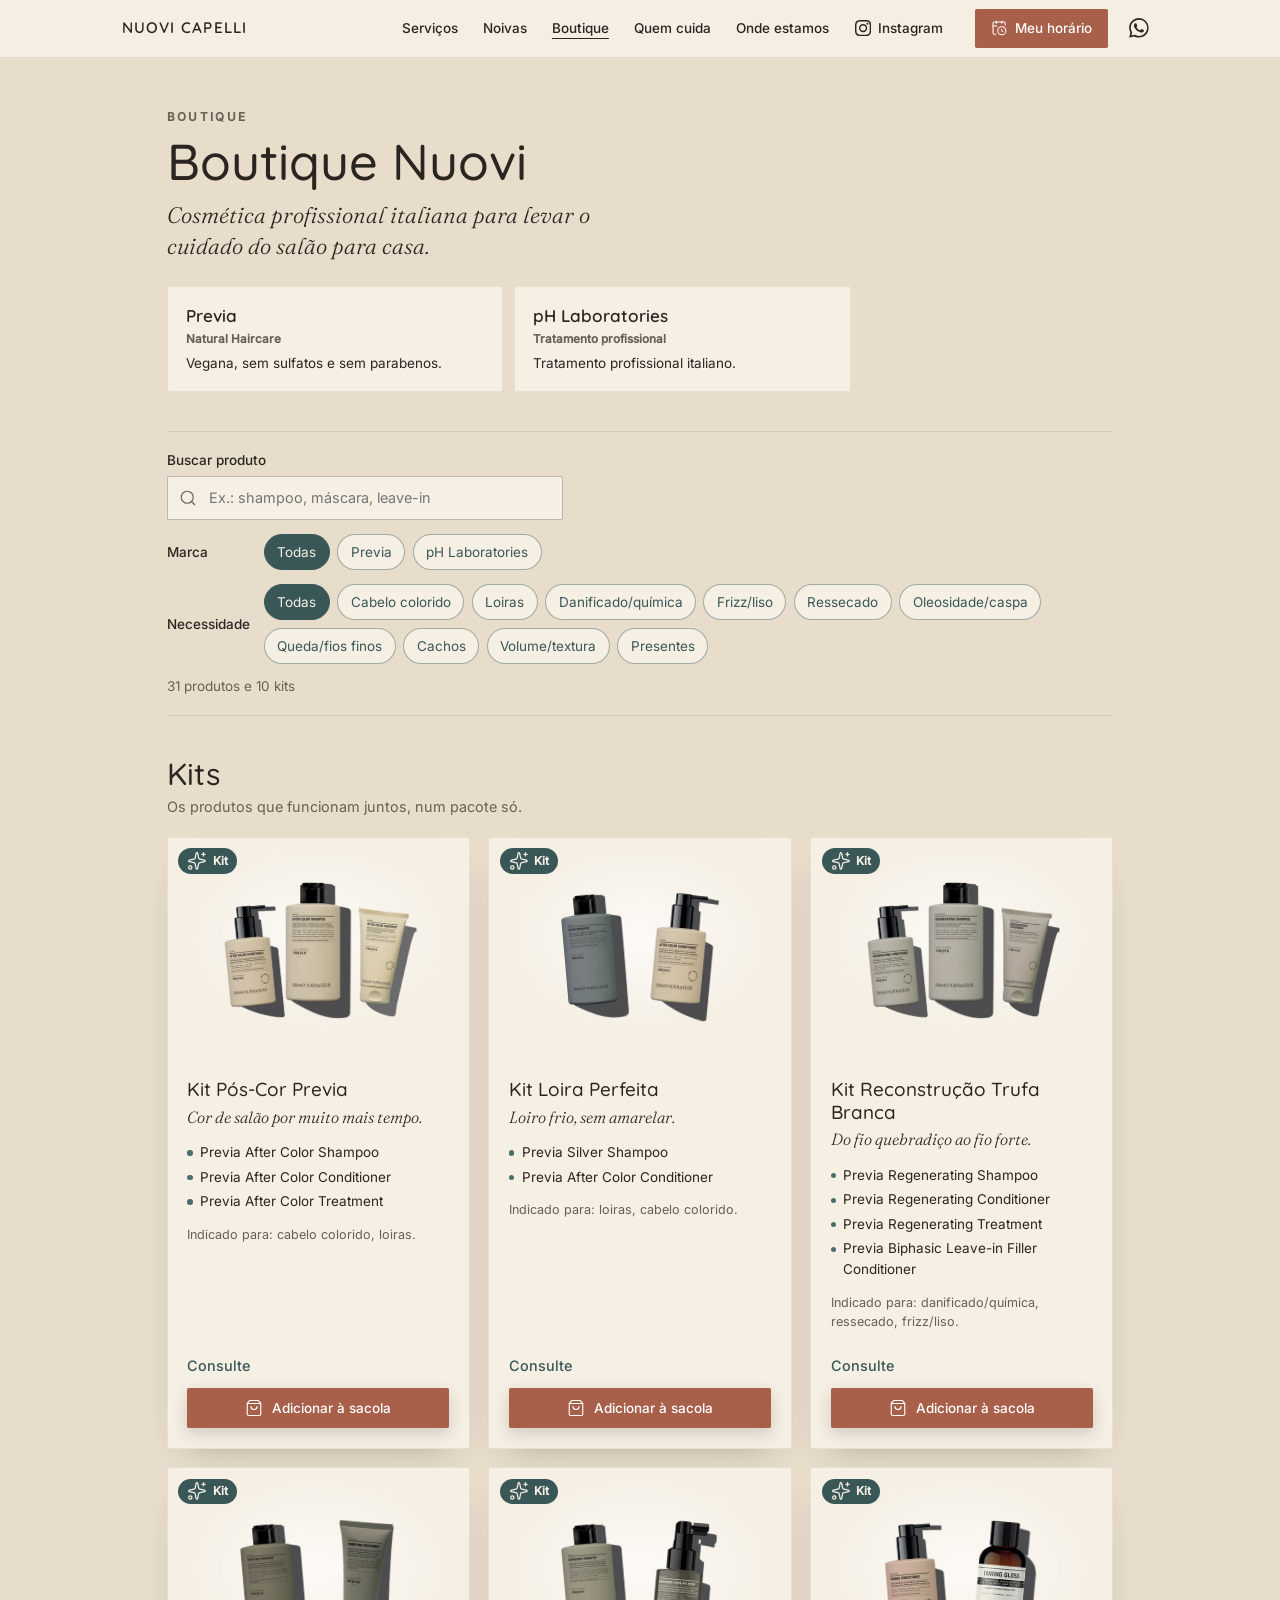
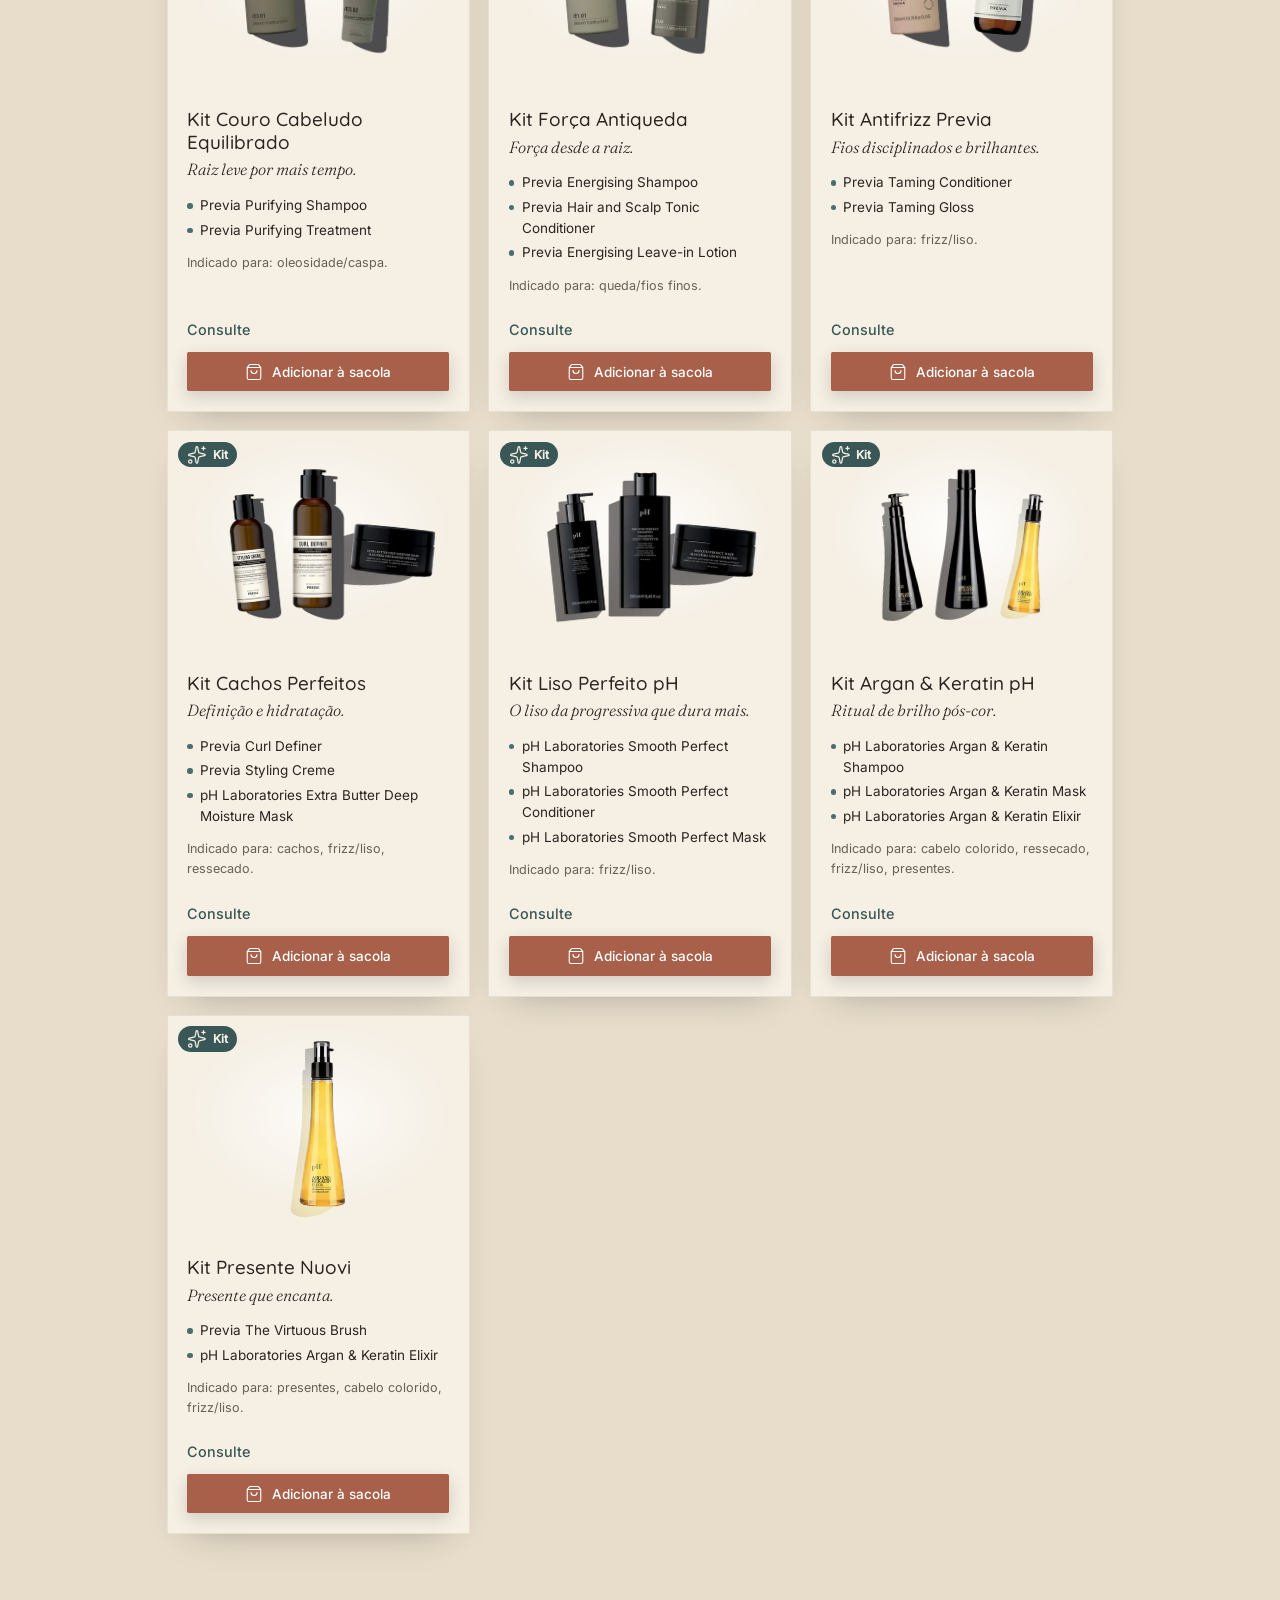
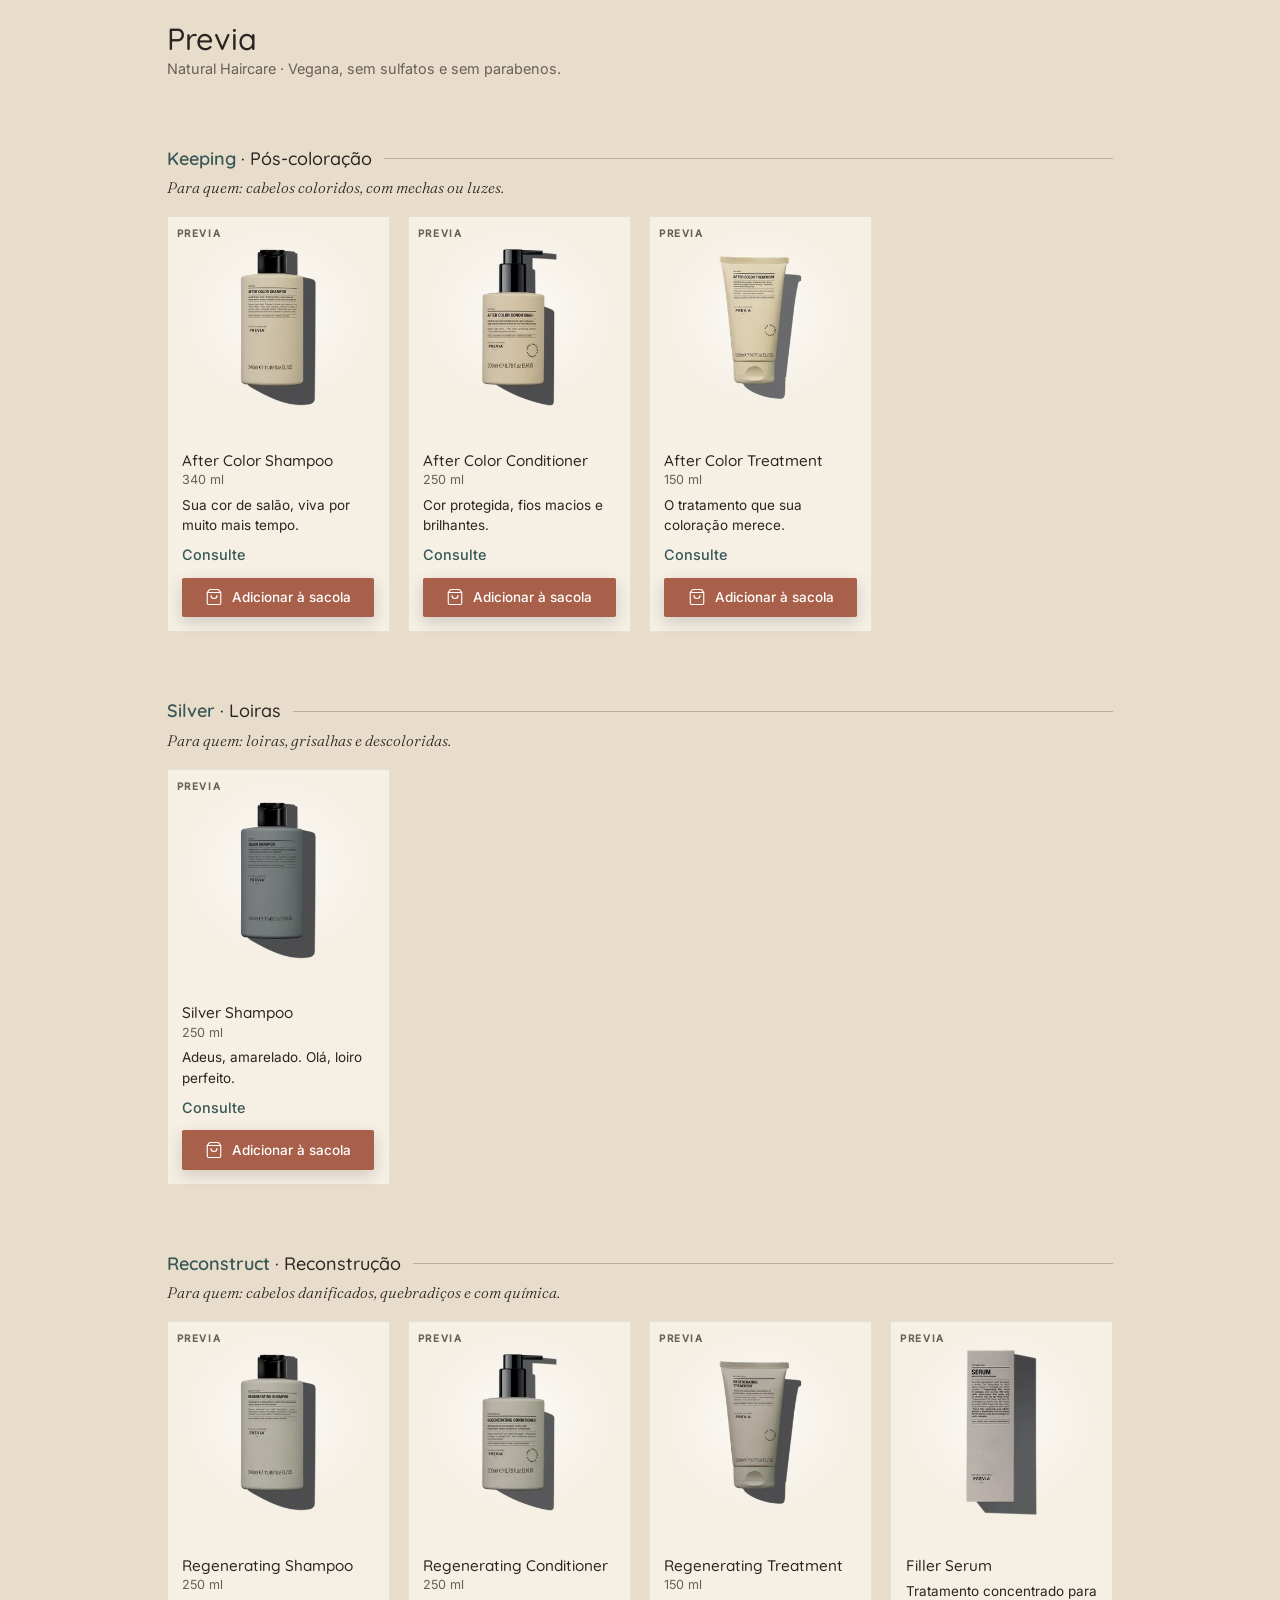
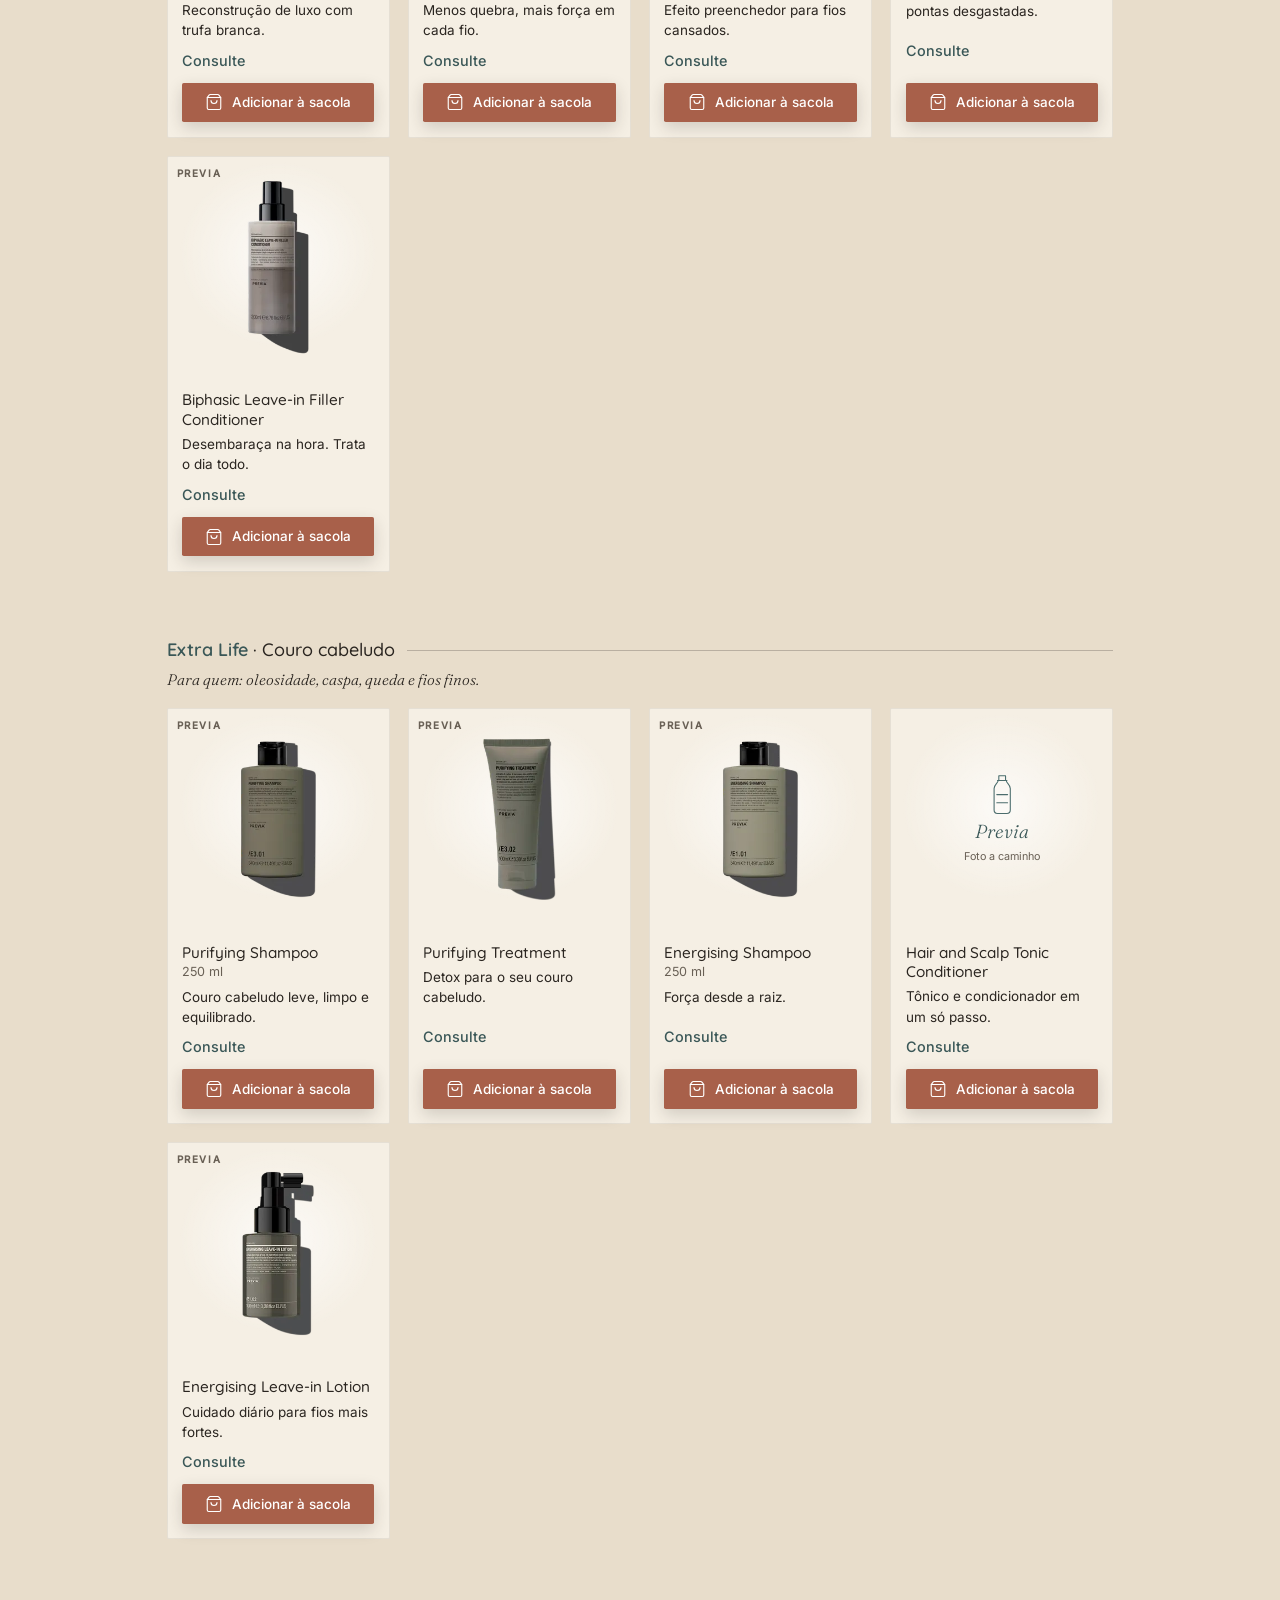
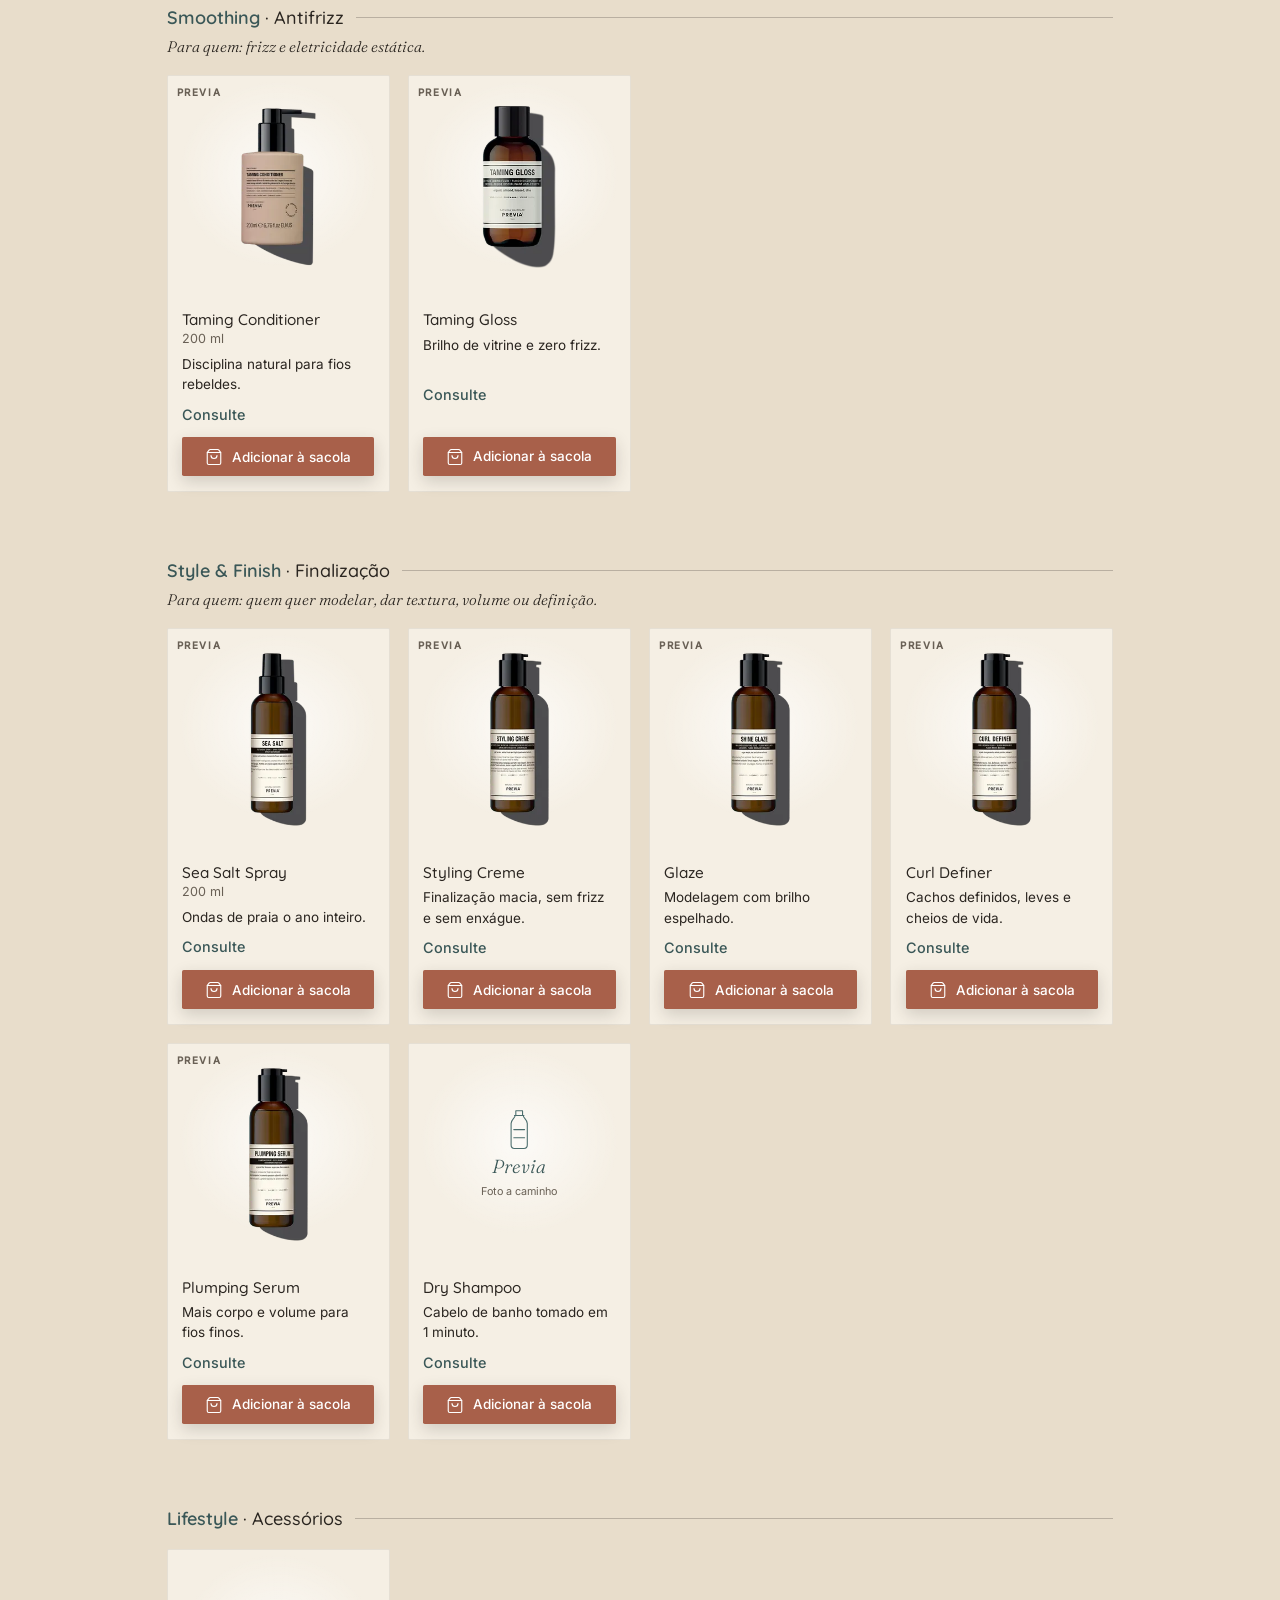
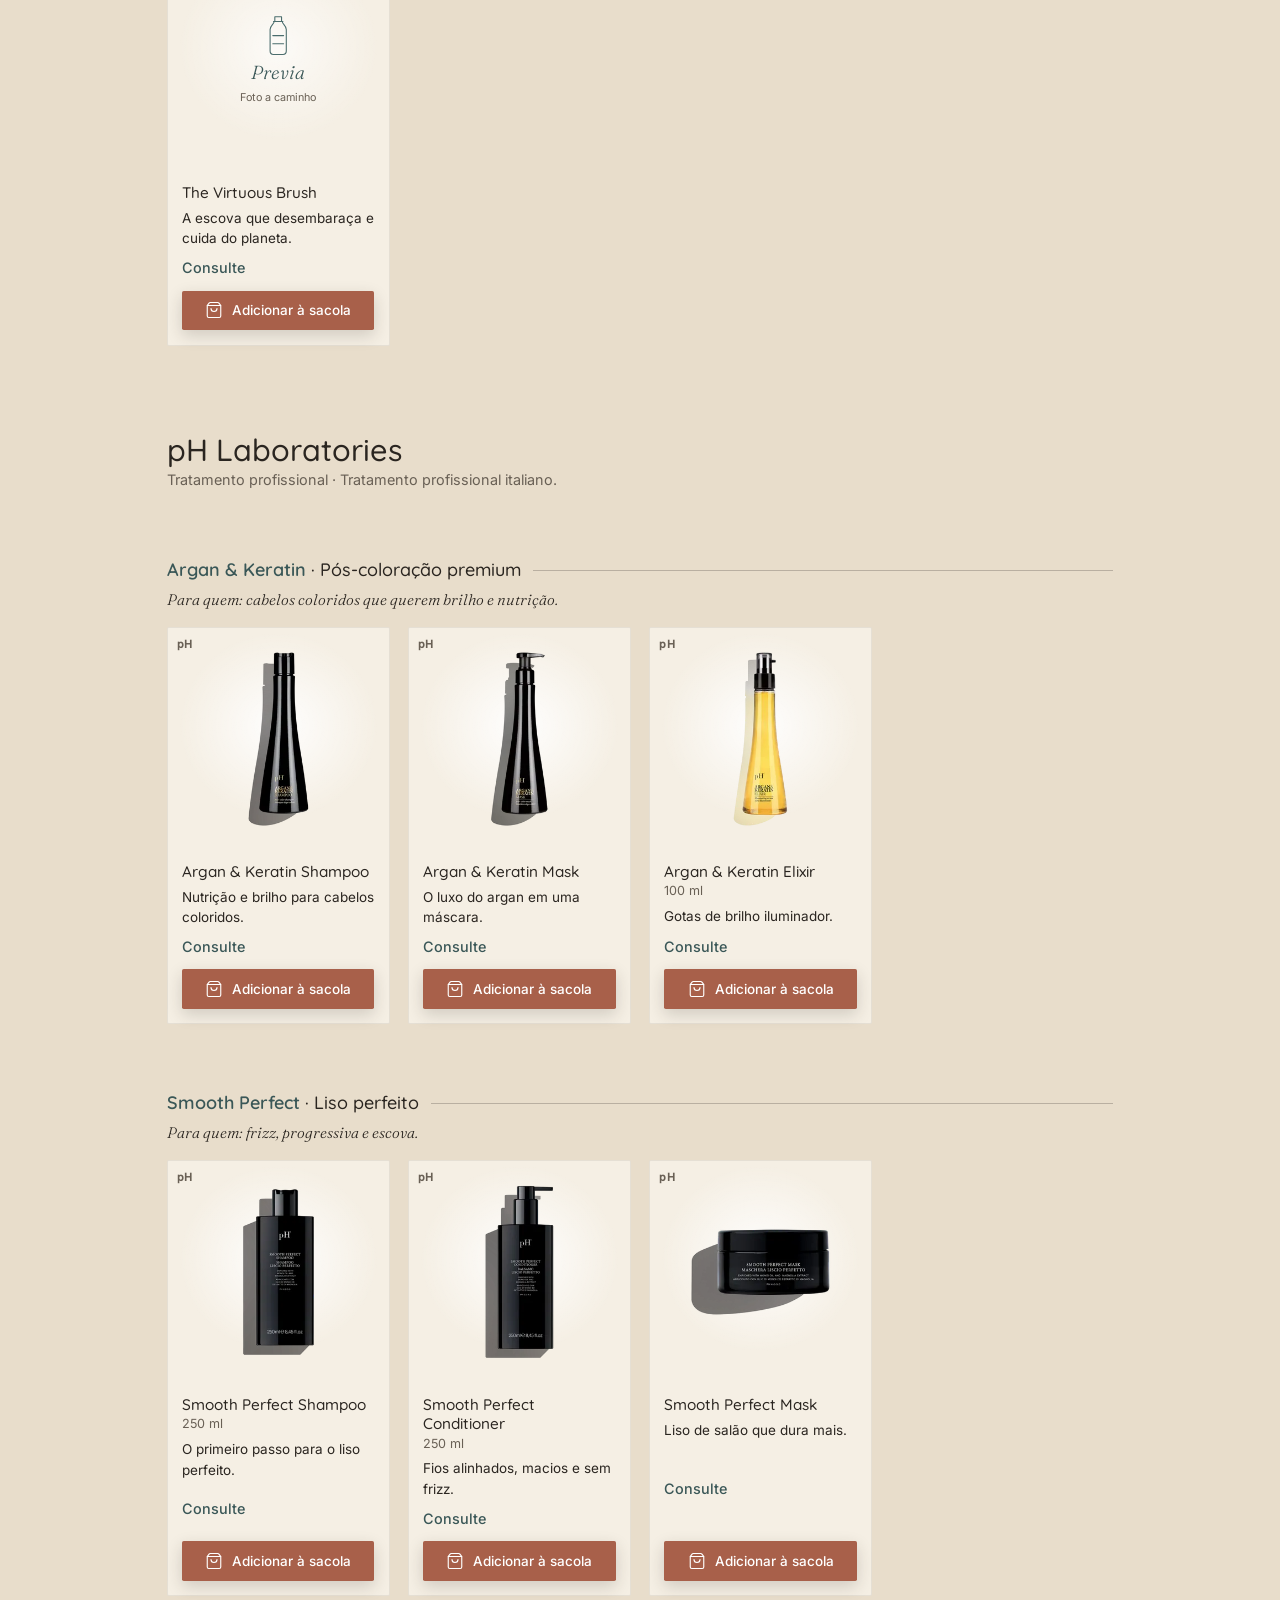
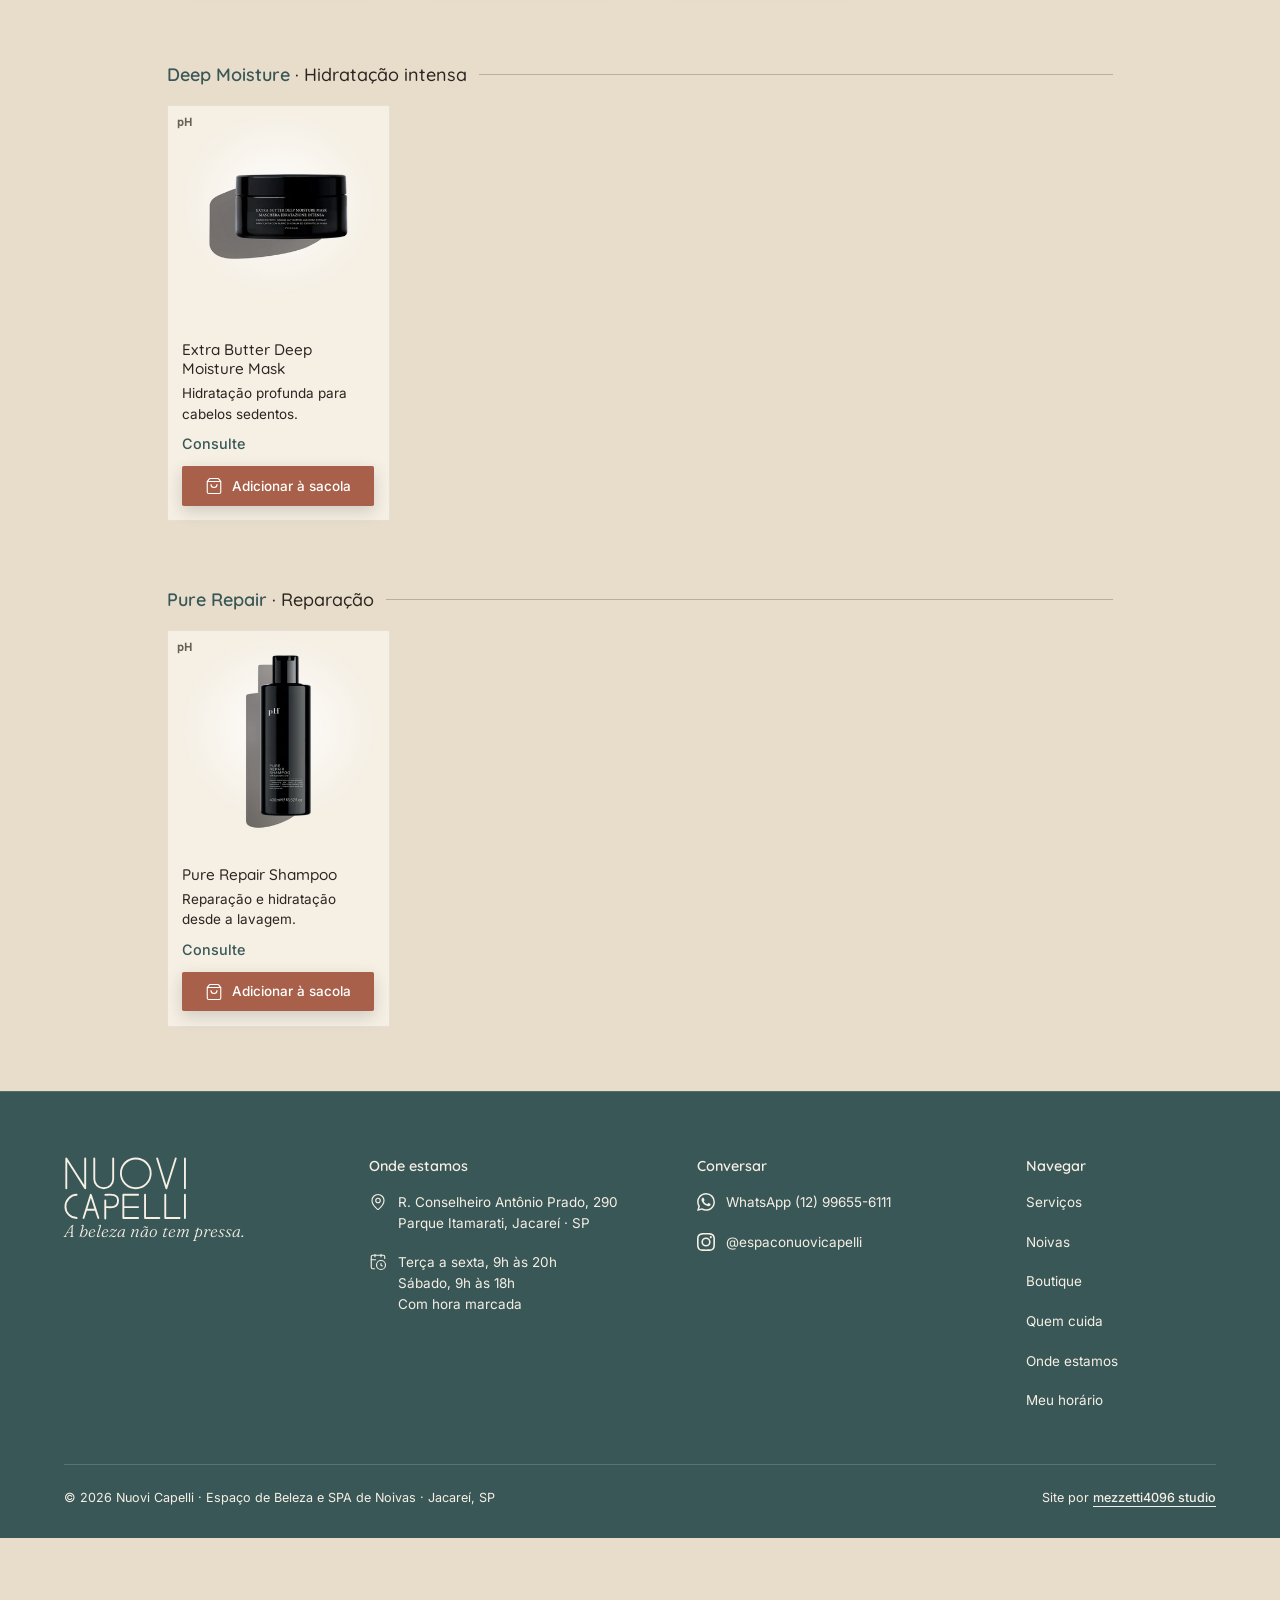
==== commit 97e70f33: "Boutique: janela abre sem erro quando o navegador pula a transição Co-Authored-By: Claude Opus 5.5 <" ====
--- a/boutique/index.html
+++ b/boutique/index.html
@@ -1306,7 +1306,8 @@
           palco.style.viewTransitionName = 'foto-produto';
           montar();
         });
-        t.finished.finally(() => { palco.style.viewTransitionName = ''; });
+        t.ready.catch(() => {}); /* o navegador pode pular a animação (aba em segundo plano): a janela abre do mesmo jeito */
+        t.finished.finally(() => { palco.style.viewTransitionName = ''; fotoCard.style.viewTransitionName = ''; });
       } else montar();
     }
 
